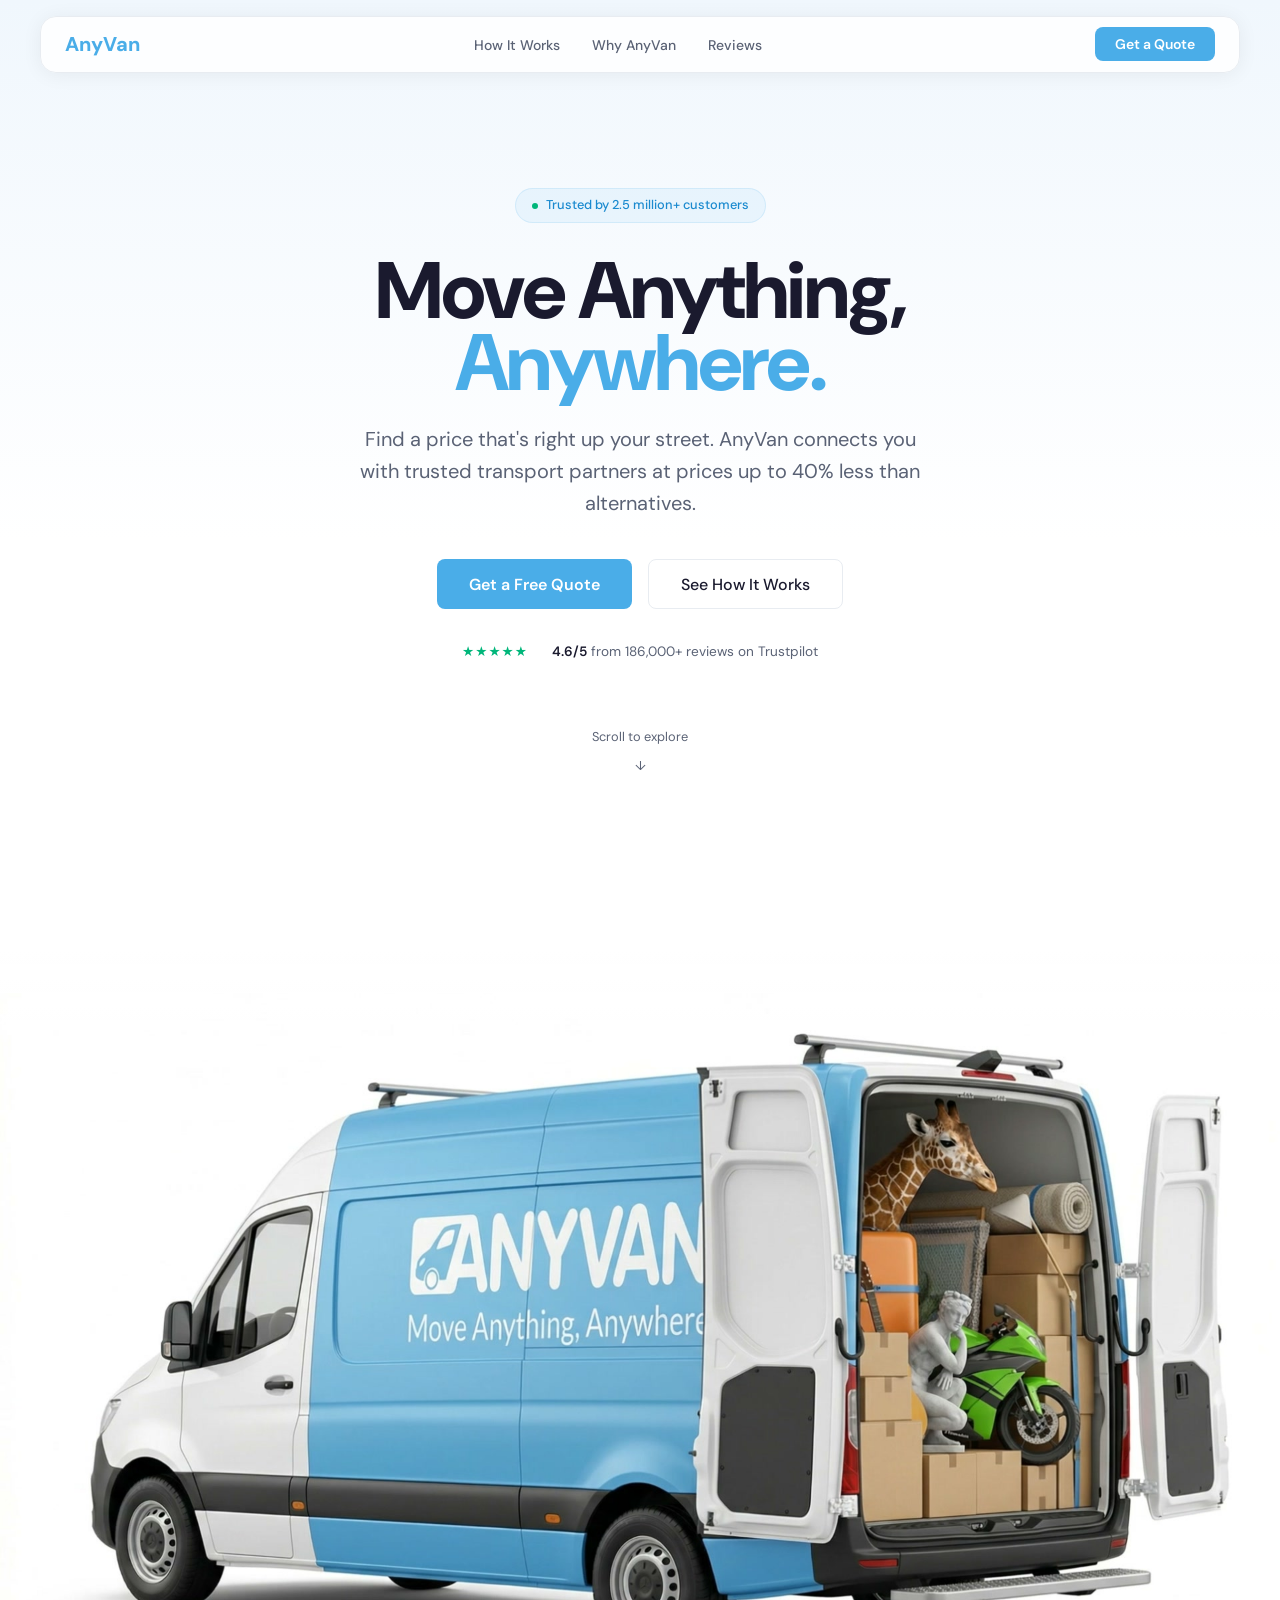
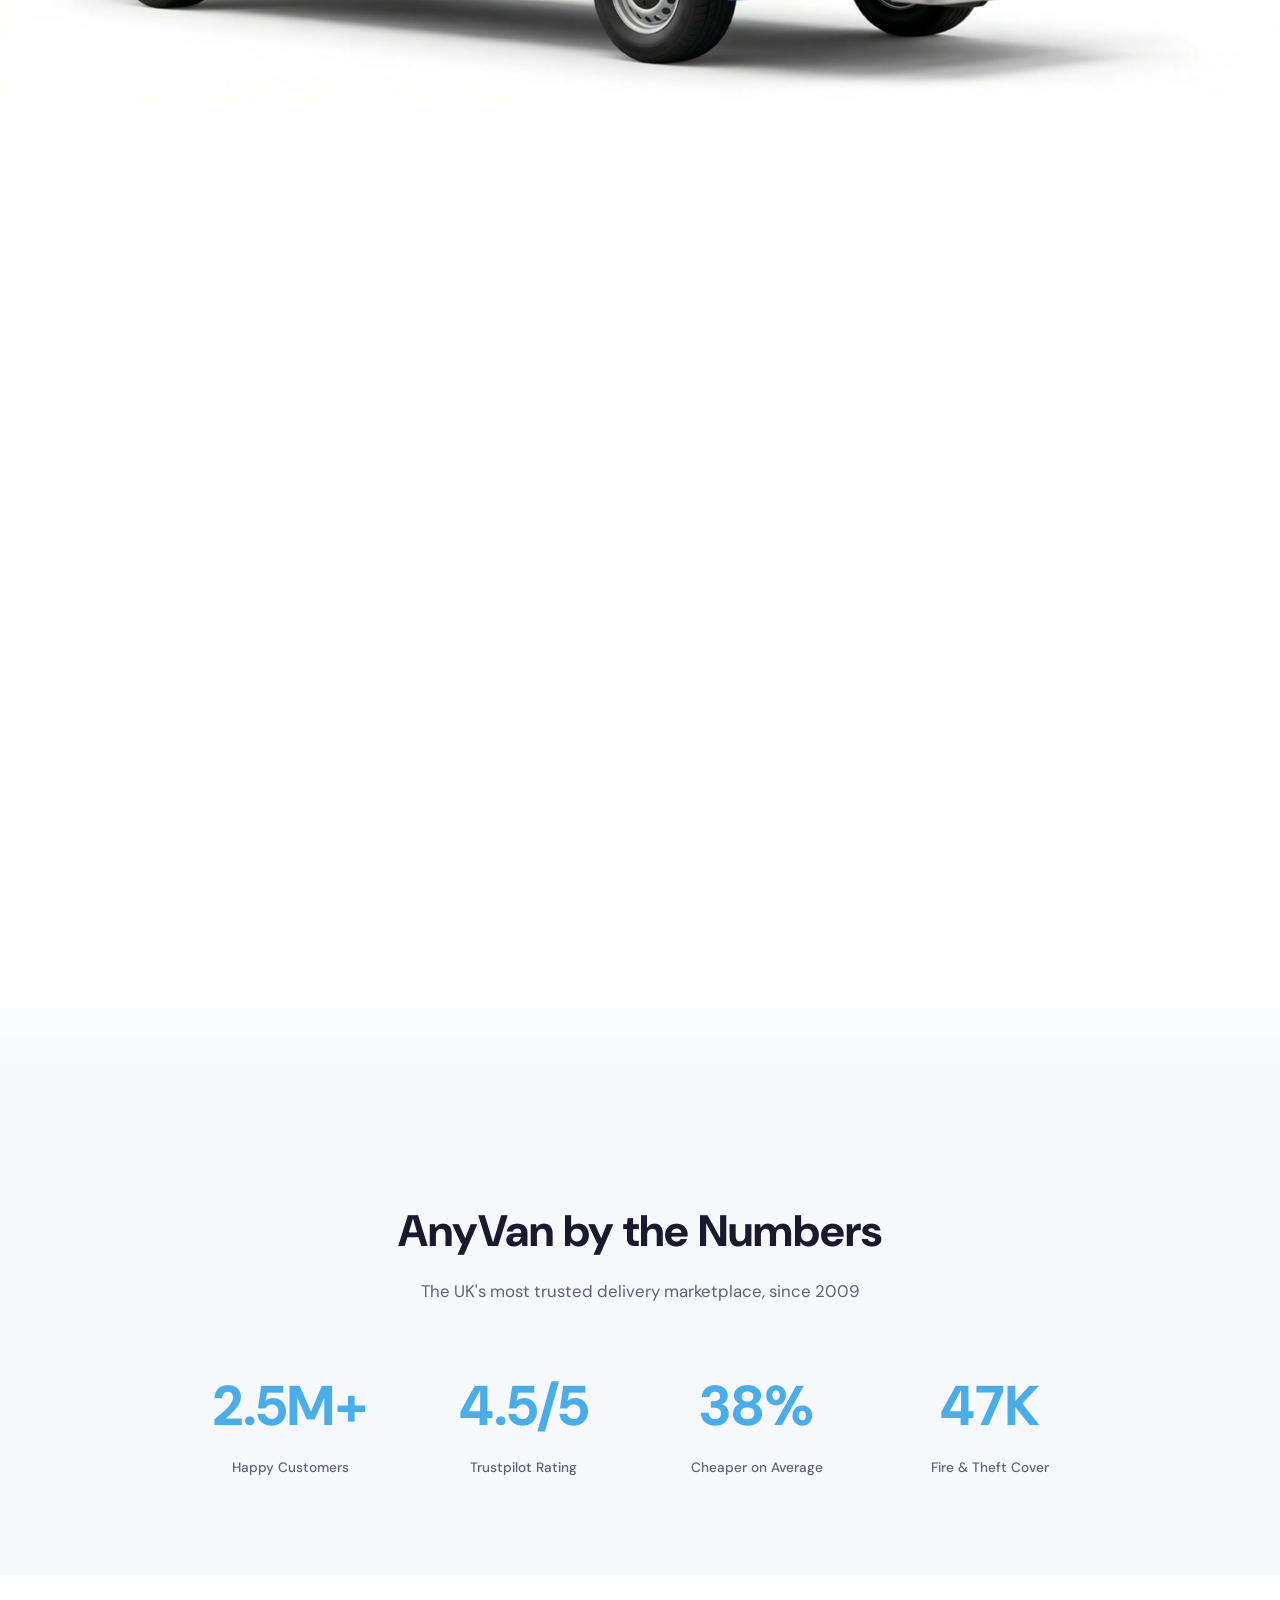
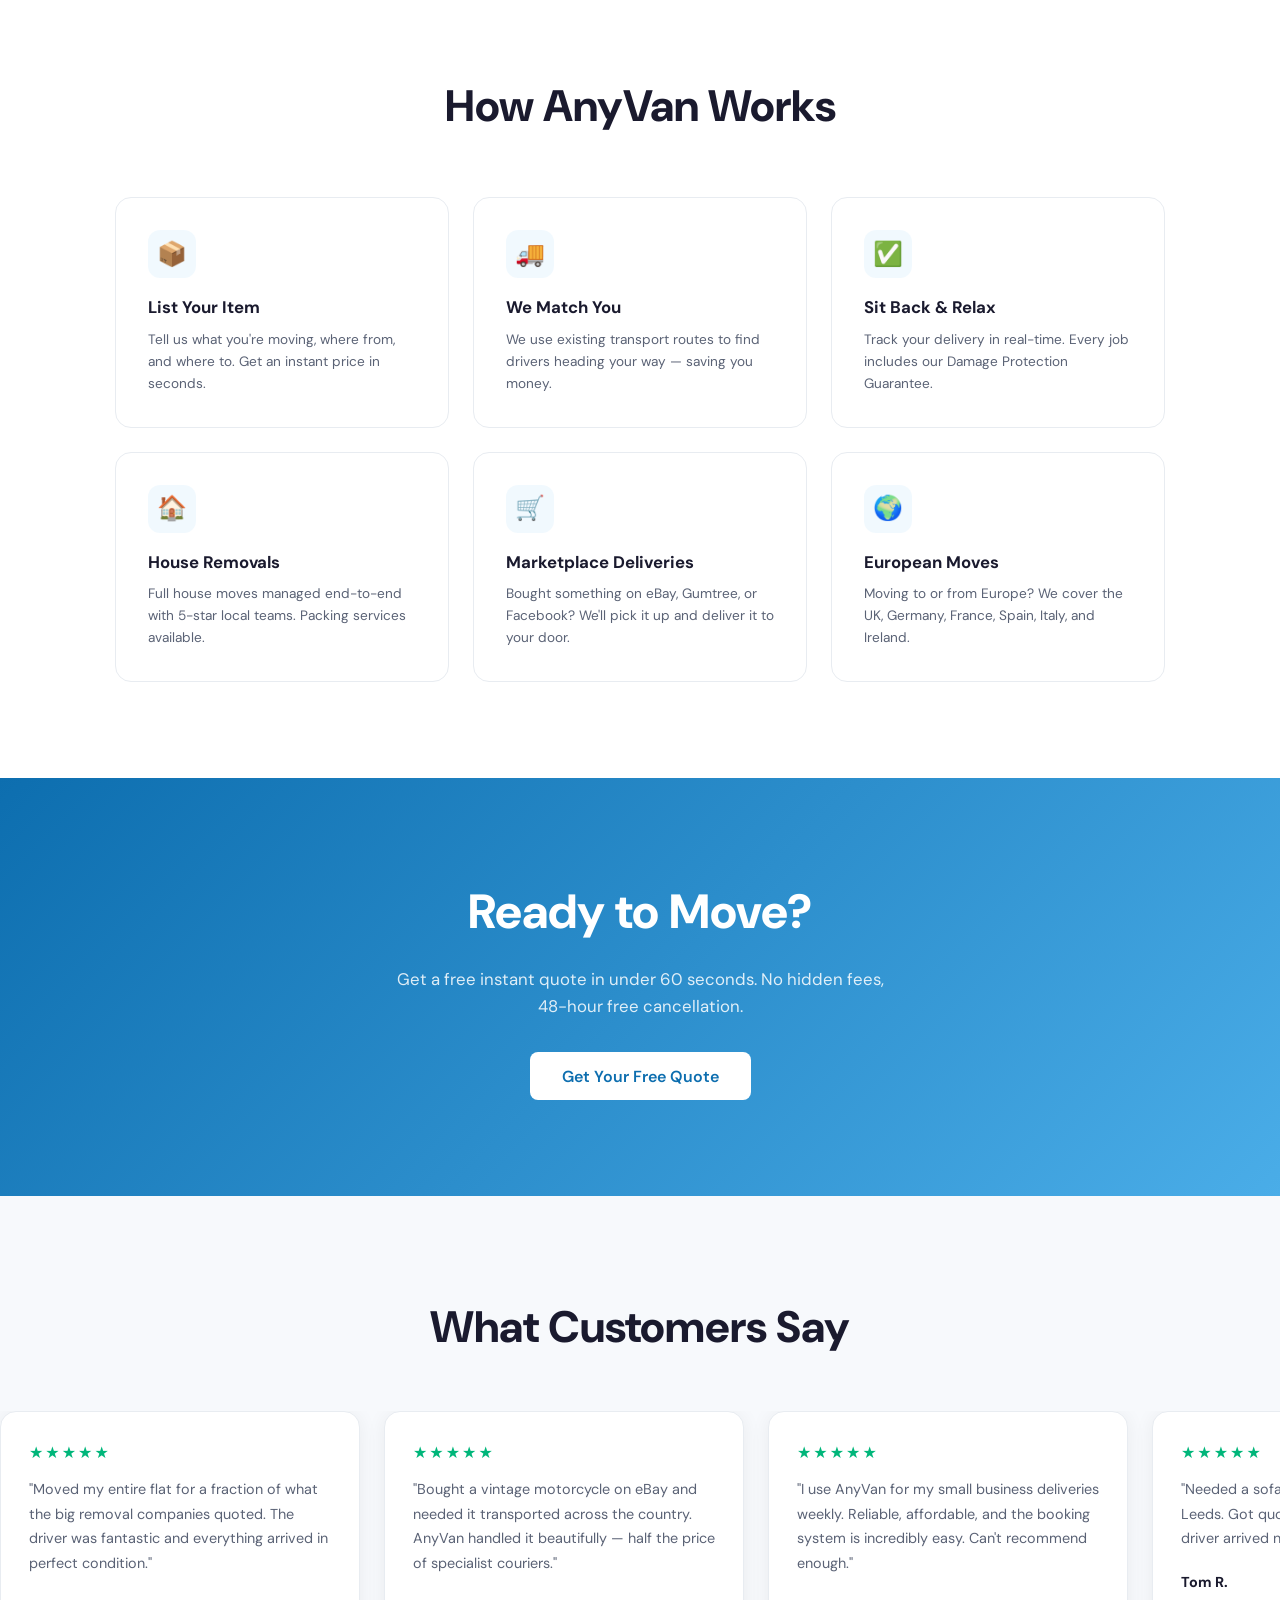
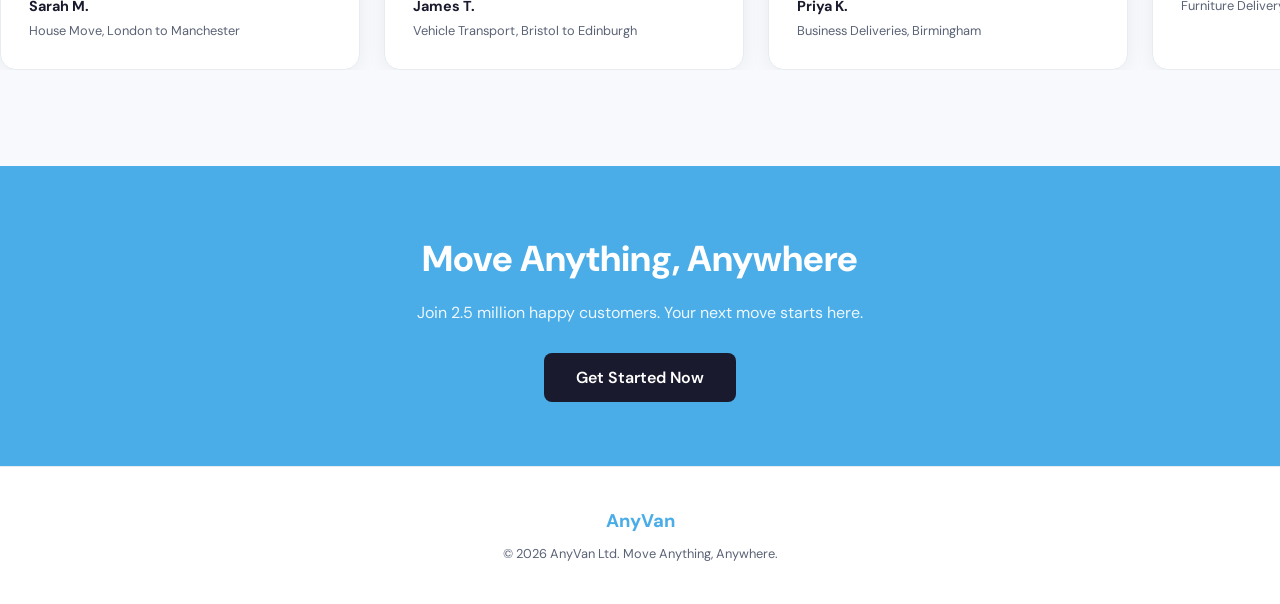
==== index.html @ eb11f4e1 "feat: AnyVan website with scroll animation" ====
<!DOCTYPE html>
<html lang="en">
<head>
<meta charset="UTF-8">
<meta name="viewport" content="width=device-width, initial-scale=1.0">
<title>AnyVan — Move Anything, Anywhere</title>
<link rel="preconnect" href="https://fonts.googleapis.com">
<link href="https://fonts.googleapis.com/css2?family=DM+Sans:wght@400;500;600;700;800&display=swap" rel="stylesheet">
<style>
*,*::before,*::after{margin:0;padding:0;box-sizing:border-box}
:root{
  --blue:#4AADE8;
  --blue-dark:#1B8ACF;
  --blue-deeper:#0D6EAF;
  --green:#00b67a;
  --text:#1a1a2e;
  --text-secondary:#5a6275;
  --card-border:#e8ecf1;
  --shadow:0 2px 20px rgba(0,0,0,0.06);
  --shadow-lg:0 8px 40px rgba(0,0,0,0.08);
}
::selection{background:var(--blue);color:#fff}
body{font-family:'DM Sans',system-ui,-apple-system,sans-serif;background:#fff;color:var(--text);line-height:1.6}

/* LOADER */
#loader{position:fixed;inset:0;z-index:10000;background:#fff;display:flex;flex-direction:column;align-items:center;justify-content:center;transition:opacity .5s,visibility .5s}
#loader.hidden{opacity:0;visibility:hidden;pointer-events:none}
#loader .logo{font-size:1.75rem;font-weight:800;color:var(--blue);margin-bottom:1.5rem}
#loader .bar-track{width:220px;height:3px;background:#e8ecf1;border-radius:2px;overflow:hidden}
#loader .bar-fill{height:100%;width:0%;background:var(--blue);border-radius:2px;transition:width .1s}
#loader .pct{font-size:.75rem;color:var(--text-secondary);margin-top:.75rem;font-variant-numeric:tabular-nums}

/* SCROLL PROGRESS */
#scroll-progress{position:fixed;top:0;left:0;height:3px;z-index:9999;background:var(--blue);width:0%}

/* NAVBAR */
.navbar{position:fixed;top:1rem;left:50%;transform:translateX(-50%);z-index:9000;width:calc(100% - 2rem);max-width:1200px;padding:.65rem 1.5rem;display:flex;align-items:center;justify-content:space-between;background:rgba(255,255,255,0.85);backdrop-filter:blur(20px);-webkit-backdrop-filter:blur(20px);border:1px solid var(--card-border);border-radius:16px;box-shadow:var(--shadow);transition:max-width .4s,border-radius .4s,padding .4s}
.navbar.pill{max-width:820px;border-radius:50px;padding:.55rem 1.5rem}
.navbar .logo{font-weight:800;font-size:1.25rem;color:var(--blue)}
.navbar .nav-links{display:flex;gap:2rem;list-style:none}
.navbar .nav-links a{color:var(--text-secondary);text-decoration:none;font-size:.875rem;font-weight:500;transition:color .2s}
.navbar .nav-links a:hover{color:var(--text)}
.nav-cta{background:var(--blue);color:#fff;border:none;padding:.5rem 1.25rem;border-radius:8px;font-weight:600;font-size:.875rem;cursor:pointer;font-family:inherit;transition:background .2s}
.nav-cta:hover{background:var(--blue-dark)}

/* HERO */
.hero{position:relative;min-height:100vh;display:flex;flex-direction:column;align-items:center;justify-content:center;text-align:center;padding:8rem 2rem 4rem;background:linear-gradient(180deg,#f0f7fd 0%,#fff 60%,#fff 100%)}
.hero-badge{display:inline-flex;align-items:center;gap:.5rem;padding:.4rem 1rem;border-radius:50px;background:rgba(74,173,232,0.08);border:1px solid rgba(74,173,232,0.15);font-size:.8rem;color:var(--blue-dark);margin-bottom:2rem;font-weight:500}
.hero-badge .dot{width:6px;height:6px;background:var(--green);border-radius:50%;animation:pulse 2s infinite}
@keyframes pulse{0%,100%{opacity:1}50%{opacity:.3}}
.hero h1{font-size:clamp(2.5rem,7vw,5rem);font-weight:800;letter-spacing:-0.03em;line-height:0.9;margin-bottom:1.5rem;color:var(--text)}
.hero h1 span{color:var(--blue)}
.hero p{font-size:clamp(1rem,2vw,1.25rem);color:var(--text-secondary);max-width:560px;margin-bottom:2.5rem}
.hero-buttons{display:flex;gap:1rem;flex-wrap:wrap;justify-content:center}
.btn-primary{background:var(--blue);color:#fff;border:none;padding:.85rem 2rem;border-radius:8px;font-weight:600;font-size:1rem;cursor:pointer;font-family:inherit;transition:background .2s,transform .2s}
.btn-primary:hover{background:var(--blue-dark);transform:translateY(-1px)}
.btn-secondary{background:#fff;color:var(--text);border:1px solid var(--card-border);padding:.85rem 2rem;border-radius:8px;font-weight:500;font-size:1rem;cursor:pointer;font-family:inherit;transition:border-color .3s}
.btn-secondary:hover{border-color:var(--blue)}
.scroll-hint{margin-top:4rem;display:flex;flex-direction:column;align-items:center;color:var(--text-secondary);font-size:.8rem;gap:.5rem;animation:float 3s ease-in-out infinite}
@keyframes float{0%,100%{transform:translateY(0)}50%{transform:translateY(8px)}}
.trust-bar{display:flex;align-items:center;gap:1.5rem;margin-top:2rem;font-size:.85rem;color:var(--text-secondary)}
.trust-bar .stars{color:var(--green);letter-spacing:1px}
.trust-bar strong{color:var(--text);font-weight:600}

/* SCROLL ANIMATION */
.scroll-section{position:relative;height:200vh}
.scroll-section canvas{position:sticky;top:0;width:100vw;height:100vh;display:block}
.section-fade{height:120px;position:relative;z-index:1;pointer-events:none}
.section-fade.top{background:linear-gradient(to bottom,#fff,#fff 30%,transparent);margin-bottom:-120px}
.section-fade.bottom{background:linear-gradient(to top,#f7f9fc,#f7f9fc 30%,transparent);margin-top:-120px}

/* SPECS */
.specs{padding:6rem 2rem;text-align:center;background:#f7f9fc}
.specs h2{font-size:clamp(1.75rem,4vw,2.75rem);font-weight:800;margin-bottom:.75rem}
.specs .subtitle{color:var(--text-secondary);font-size:1.05rem;margin-bottom:3.5rem}
.specs-grid{display:grid;grid-template-columns:repeat(4,1fr);gap:2rem;max-width:900px;margin:0 auto}
.spec-item .number{font-size:clamp(2.25rem,5vw,3.5rem);font-weight:800;color:var(--blue)}
.spec-item .label{color:var(--text-secondary);font-size:.85rem;margin-top:.4rem;font-weight:500}

/* FEATURES */
.features{padding:6rem 2rem;background:#fff}
.features h2{font-size:clamp(1.75rem,4vw,2.75rem);font-weight:800;text-align:center;margin-bottom:3.5rem}
.features-grid{display:grid;grid-template-columns:repeat(3,1fr);gap:1.5rem;max-width:1050px;margin:0 auto}
.feature-card{background:#fff;border:1px solid var(--card-border);border-radius:16px;padding:2rem;transition:box-shadow .3s,transform .3s}
.feature-card:hover{box-shadow:var(--shadow-lg);transform:translateY(-4px)}
.feature-card .icon{width:48px;height:48px;border-radius:12px;background:rgba(74,173,232,0.08);display:flex;align-items:center;justify-content:center;font-size:1.5rem;margin-bottom:1rem}
.feature-card h3{font-size:1.05rem;font-weight:700;margin-bottom:.5rem}
.feature-card p{font-size:.85rem;color:var(--text-secondary);line-height:1.6}

/* CTA */
.cta-section{padding:6rem 2rem;text-align:center;background:linear-gradient(135deg,#0D6EAF,#4AADE8);color:#fff}
.cta-section h2{font-size:clamp(1.75rem,5vw,3rem);font-weight:800;margin-bottom:1rem;color:#fff}
.cta-section p{color:rgba(255,255,255,0.85);font-size:1.05rem;margin-bottom:2rem;max-width:500px;margin-left:auto;margin-right:auto}
.btn-white{background:#fff;color:var(--blue-deeper);border:none;padding:.85rem 2rem;border-radius:8px;font-weight:600;font-size:1rem;cursor:pointer;font-family:inherit;transition:transform .2s}
.btn-white:hover{transform:translateY(-1px)}

/* TESTIMONIALS */
.testimonials{padding:6rem 0;overflow:hidden;background:#f7f9fc}
.testimonials h2{font-size:clamp(1.75rem,4vw,2.75rem);font-weight:800;text-align:center;margin-bottom:3rem;padding:0 2rem}
.testimonial-track{display:flex;gap:1.5rem;padding:0 2rem;overflow-x:auto;scroll-snap-type:x mandatory;scrollbar-width:none;cursor:grab}
.testimonial-track::-webkit-scrollbar{display:none}
.testimonial-card{flex:0 0 360px;scroll-snap-align:start;background:#fff;border:1px solid var(--card-border);border-radius:16px;padding:1.75rem;box-shadow:var(--shadow)}
.testimonial-card .stars{color:var(--green);font-size:1rem;margin-bottom:.75rem;letter-spacing:2px}
.testimonial-card .quote{font-size:.9rem;color:var(--text-secondary);margin-bottom:1.25rem;line-height:1.7}
.testimonial-card .author{font-weight:700;font-size:.9rem}
.testimonial-card .role{font-size:.8rem;color:var(--text-secondary);margin-top:.15rem}

/* BANNER + FOOTER */
.bottom-banner{background:var(--blue);color:#fff;padding:4rem 2rem;text-align:center}
.bottom-banner h2{font-size:clamp(1.5rem,4vw,2.25rem);font-weight:800;margin-bottom:.75rem;color:#fff}
.bottom-banner p{font-size:1rem;opacity:.9;margin-bottom:1.75rem;max-width:480px;margin-left:auto;margin-right:auto}
.btn-dark{background:#1a1a2e;color:#fff;border:none;padding:.85rem 2rem;border-radius:8px;font-weight:600;font-size:1rem;cursor:pointer;font-family:inherit;transition:transform .2s}
.btn-dark:hover{transform:translateY(-2px)}
.footer{padding:2.5rem 2rem;text-align:center;border-top:1px solid var(--card-border);background:#fff}
.footer .logo{font-weight:800;font-size:1.15rem;color:var(--blue);margin-bottom:.5rem}
.footer p{font-size:.8rem;color:var(--text-secondary)}

/* MOBILE */
@media(max-width:1024px){.specs-grid{grid-template-columns:repeat(2,1fr)}.features-grid{grid-template-columns:repeat(2,1fr)}.scroll-section{height:180vh}}
@media(max-width:768px){
  .navbar .nav-links{display:none}
  .features-grid{grid-template-columns:1fr}
  .scroll-section{height:160vh}
  .testimonial-card{flex:0 0 300px}
  .trust-bar{flex-direction:column;gap:.5rem}
}
@media(max-width:480px){.specs-grid{grid-template-columns:repeat(2,1fr);gap:1.5rem}.hero h1{font-size:2.2rem}}
</style>
</head>
<body>

<!-- LOADER -->
<div id="loader">
  <div class="logo">AnyVan</div>
  <div class="bar-track"><div class="bar-fill" id="loader-fill"></div></div>
  <div class="pct" id="loader-pct">0%</div>
</div>

<!-- SCROLL PROGRESS -->
<div id="scroll-progress"></div>

<!-- NAVBAR -->
<nav class="navbar" id="navbar">
  <div class="logo">AnyVan</div>
  <ul class="nav-links">
    <li><a href="#features">How It Works</a></li>
    <li><a href="#specs">Why AnyVan</a></li>
    <li><a href="#testimonials">Reviews</a></li>
  </ul>
  <button class="nav-cta">Get a Quote</button>
</nav>

<!-- HERO -->
<section class="hero">
  <div class="hero-badge"><span class="dot"></span> Trusted by 2.5 million+ customers</div>
  <h1>Move Anything,<br><span>Anywhere.</span></h1>
  <p>Find a price that's right up your street. AnyVan connects you with trusted transport partners at prices up to 40% less than alternatives.</p>
  <div class="hero-buttons">
    <button class="btn-primary">Get a Free Quote</button>
    <button class="btn-secondary">See How It Works</button>
  </div>
  <div class="trust-bar">
    <span class="stars">&#9733;&#9733;&#9733;&#9733;&#9733;</span>
    <span><strong>4.6/5</strong> from 186,000+ reviews on Trustpilot</span>
  </div>
  <div class="scroll-hint">
    <span>Scroll to explore</span>
    <span class="arrow">&#x2193;</span>
  </div>
</section>

<!-- SCROLL ANIMATION -->
<div class="section-fade top"></div>
<section class="scroll-section" id="scroll-section">
  <canvas id="frame-canvas"></canvas>
</section>
<div class="section-fade bottom"></div>

<!-- SPECS -->
<section class="specs" id="specs">
  <h2>AnyVan by the Numbers</h2>
  <p class="subtitle">The UK's most trusted delivery marketplace, since 2009</p>
  <div class="specs-grid">
    <div class="spec-item"><div class="number" data-target="2.5" data-suffix="M+">0</div><div class="label">Happy Customers</div></div>
    <div class="spec-item"><div class="number" data-target="4.6" data-suffix="/5">0</div><div class="label">Trustpilot Rating</div></div>
    <div class="spec-item"><div class="number" data-target="40" data-suffix="%">0</div><div class="label">Cheaper on Average</div></div>
    <div class="spec-item"><div class="number" data-target="50" data-suffix="K">0</div><div class="label">Fire & Theft Cover</div></div>
  </div>
</section>

<!-- FEATURES -->
<section class="features" id="features">
  <h2>How AnyVan Works</h2>
  <div class="features-grid">
    <div class="feature-card"><div class="icon">&#128230;</div><h3>List Your Item</h3><p>Tell us what you're moving, where from, and where to. Get an instant price in seconds.</p></div>
    <div class="feature-card"><div class="icon">&#128666;</div><h3>We Match You</h3><p>We use existing transport routes to find drivers heading your way — saving you money.</p></div>
    <div class="feature-card"><div class="icon">&#9989;</div><h3>Sit Back & Relax</h3><p>Track your delivery in real-time. Every job includes our Damage Protection Guarantee.</p></div>
    <div class="feature-card"><div class="icon">&#127968;</div><h3>House Removals</h3><p>Full house moves managed end-to-end with 5-star local teams. Packing services available.</p></div>
    <div class="feature-card"><div class="icon">&#128722;</div><h3>Marketplace Deliveries</h3><p>Bought something on eBay, Gumtree, or Facebook? We'll pick it up and deliver it to your door.</p></div>
    <div class="feature-card"><div class="icon">&#127757;</div><h3>European Moves</h3><p>Moving to or from Europe? We cover the UK, Germany, France, Spain, Italy, and Ireland.</p></div>
  </div>
</section>

<!-- CTA -->
<section class="cta-section">
  <h2>Ready to Move?</h2>
  <p>Get a free instant quote in under 60 seconds. No hidden fees, 48-hour free cancellation.</p>
  <button class="btn-white">Get Your Free Quote</button>
</section>

<!-- TESTIMONIALS -->
<section class="testimonials" id="testimonials">
  <h2>What Customers Say</h2>
  <div class="testimonial-track" id="testimonial-track">
    <div class="testimonial-card"><div class="stars">&#9733;&#9733;&#9733;&#9733;&#9733;</div><div class="quote">"Moved my entire flat for a fraction of what the big removal companies quoted. The driver was fantastic and everything arrived in perfect condition."</div><div class="author">Sarah M.</div><div class="role">House Move, London to Manchester</div></div>
    <div class="testimonial-card"><div class="stars">&#9733;&#9733;&#9733;&#9733;&#9733;</div><div class="quote">"Bought a vintage motorcycle on eBay and needed it transported across the country. AnyVan handled it beautifully — half the price of specialist couriers."</div><div class="author">James T.</div><div class="role">Vehicle Transport, Bristol to Edinburgh</div></div>
    <div class="testimonial-card"><div class="stars">&#9733;&#9733;&#9733;&#9733;&#9733;</div><div class="quote">"I use AnyVan for my small business deliveries weekly. Reliable, affordable, and the booking system is incredibly easy. Can't recommend enough."</div><div class="author">Priya K.</div><div class="role">Business Deliveries, Birmingham</div></div>
    <div class="testimonial-card"><div class="stars">&#9733;&#9733;&#9733;&#9733;&#9733;</div><div class="quote">"Needed a sofa delivered from a seller in Leeds. Got quotes within minutes and the driver arrived next day. Absolute lifesaver!"</div><div class="author">Tom R.</div><div class="role">Furniture Delivery, Leeds to London</div></div>
    <div class="testimonial-card"><div class="stars">&#9733;&#9733;&#9733;&#9733;&#9733;</div><div class="quote">"Moved from London to Paris with AnyVan. They handled all the logistics and customs. Stress-free international move at an amazing price."</div><div class="author">Emma L.</div><div class="role">International Move, London to Paris</div></div>
  </div>
</section>

<!-- BANNER + FOOTER -->
<div class="bottom-banner">
  <h2>Move Anything, Anywhere</h2>
  <p>Join 2.5 million happy customers. Your next move starts here.</p>
  <button class="btn-dark">Get Started Now</button>
</div>
<footer class="footer">
  <div class="logo">AnyVan</div>
  <p>&copy; 2026 AnyVan Ltd. Move Anything, Anywhere.</p>
</footer>

<script>
/* ═══════════════ EXACT SAME JS AS WORKING TEST ═══════════════ */
const TOTAL = 141;
const LERP = 0.3;
const canvas = document.getElementById('frame-canvas');
const ctx = canvas.getContext('2d');
const section = document.getElementById('scroll-section');
const progressBar = document.getElementById('scroll-progress');
const navbar = document.getElementById('navbar');
const loaderEl = document.getElementById('loader');
const loaderFill = document.getElementById('loader-fill');
const loaderPct = document.getElementById('loader-pct');

const frames = [];
let loaded = 0;
let targetFrame = 0;
let currentFrame = 0;
let lastDrawn = -1;
let animRunning = false;

// Canvas setup
function sizeCanvas() {
  const dpr = window.devicePixelRatio || 1;
  canvas.width = window.innerWidth * dpr;
  canvas.height = window.innerHeight * dpr;
  canvas.style.width = window.innerWidth + 'px';
  canvas.style.height = window.innerHeight + 'px';
  ctx.setTransform(dpr, 0, 0, dpr, 0, 0);
  lastDrawn = -1;
}

// Draw frame
function draw(idx) {
  idx = Math.max(0, Math.min(TOTAL - 1, Math.round(idx)));
  if (idx === lastDrawn) return;
  lastDrawn = idx;
  const img = frames[idx];
  if (!img || !img.naturalWidth) return;
  const w = window.innerWidth, h = window.innerHeight;
  ctx.fillStyle = '#fff';
  ctx.fillRect(0, 0, w, h);
  const s = Math.min(w / img.naturalWidth, h / img.naturalHeight);
  const dw = img.naturalWidth * s, dh = img.naturalHeight * s;
  ctx.drawImage(img, (w - dw) / 2, (h - dh) / 2, dw, dh);
}

// Lerp loop
function tick() {
  currentFrame += (targetFrame - currentFrame) * LERP;
  if (Math.abs(currentFrame - targetFrame) < 0.5) currentFrame = targetFrame;
  draw(currentFrame);
  if (Math.abs(currentFrame - targetFrame) > 0.01) {
    requestAnimationFrame(tick);
  } else {
    animRunning = false;
  }
}
function startAnim() { if (!animRunning) { animRunning = true; requestAnimationFrame(tick); } }

// Scroll progress through animation section
function getProgress() {
  const rect = section.getBoundingClientRect();
  return Math.max(0, Math.min(1, -rect.top / (rect.height - window.innerHeight)));
}

// Scroll handler
function onScroll() {
  const docH = document.documentElement.scrollHeight - window.innerHeight;
  if (docH > 0) progressBar.style.width = ((window.scrollY / docH) * 100) + '%';
  navbar.classList.toggle('pill', window.scrollY > 100);

  const progress = getProgress();
  targetFrame = progress * (TOTAL - 1);
  startAnim();
}

// Preload frames
for (let i = 0; i < TOTAL; i++) {
  const img = new Image();
  img.onload = () => {
    loaded++;
    loaderFill.style.width = Math.round((loaded / TOTAL) * 100) + '%';
    loaderPct.textContent = Math.round((loaded / TOTAL) * 100) + '%';
    if (loaded === TOTAL) {
      loaderEl.classList.add('hidden');
      sizeCanvas();
      draw(0);
      onScroll();
    }
  };
  img.onerror = () => { loaded++; if (loaded === TOTAL) { loaderEl.classList.add('hidden'); sizeCanvas(); draw(0); } };
  img.src = 'frames/frame_' + String(i + 1).padStart(4, '0') + '.jpg';
  frames[i] = img;
}

window.addEventListener('scroll', onScroll, { passive: true });
window.addEventListener('resize', () => { sizeCanvas(); lastDrawn = -1; draw(currentFrame); });

// Specs count-up
function easeOut(t) { return t === 1 ? 1 : 1 - Math.pow(2, -10 * t); }
let specsDone = false;
new IntersectionObserver(e => {
  if (e[0].isIntersecting && !specsDone) {
    specsDone = true;
    document.querySelectorAll('.spec-item .number').forEach((el, i) => {
      const t = parseFloat(el.dataset.target), sf = el.dataset.suffix || '', dec = t % 1 !== 0;
      setTimeout(() => {
        const s = performance.now();
        (function tk(n) { const p = Math.min((n - s) / 2000, 1); el.textContent = (dec ? (t * easeOut(p)).toFixed(1) : Math.floor(t * easeOut(p)).toLocaleString()) + sf; if (p < 1) requestAnimationFrame(tk); })(performance.now());
      }, i * 200);
    });
  }
}, { threshold: 0.3 }).observe(document.querySelector('.specs'));

// Testimonial drag
const track = document.getElementById('testimonial-track');
let dr = false, sx, sl;
track.addEventListener('mousedown', e => { dr = true; sx = e.pageX - track.offsetLeft; sl = track.scrollLeft; track.style.cursor = 'grabbing'; });
track.addEventListener('mouseleave', () => { dr = false; track.style.cursor = 'grab'; });
track.addEventListener('mouseup', () => { dr = false; track.style.cursor = 'grab'; });
track.addEventListener('mousemove', e => { if (!dr) return; e.preventDefault(); track.scrollLeft = sl - (e.pageX - track.offsetLeft - sx); });
</script>
</body>
</html>
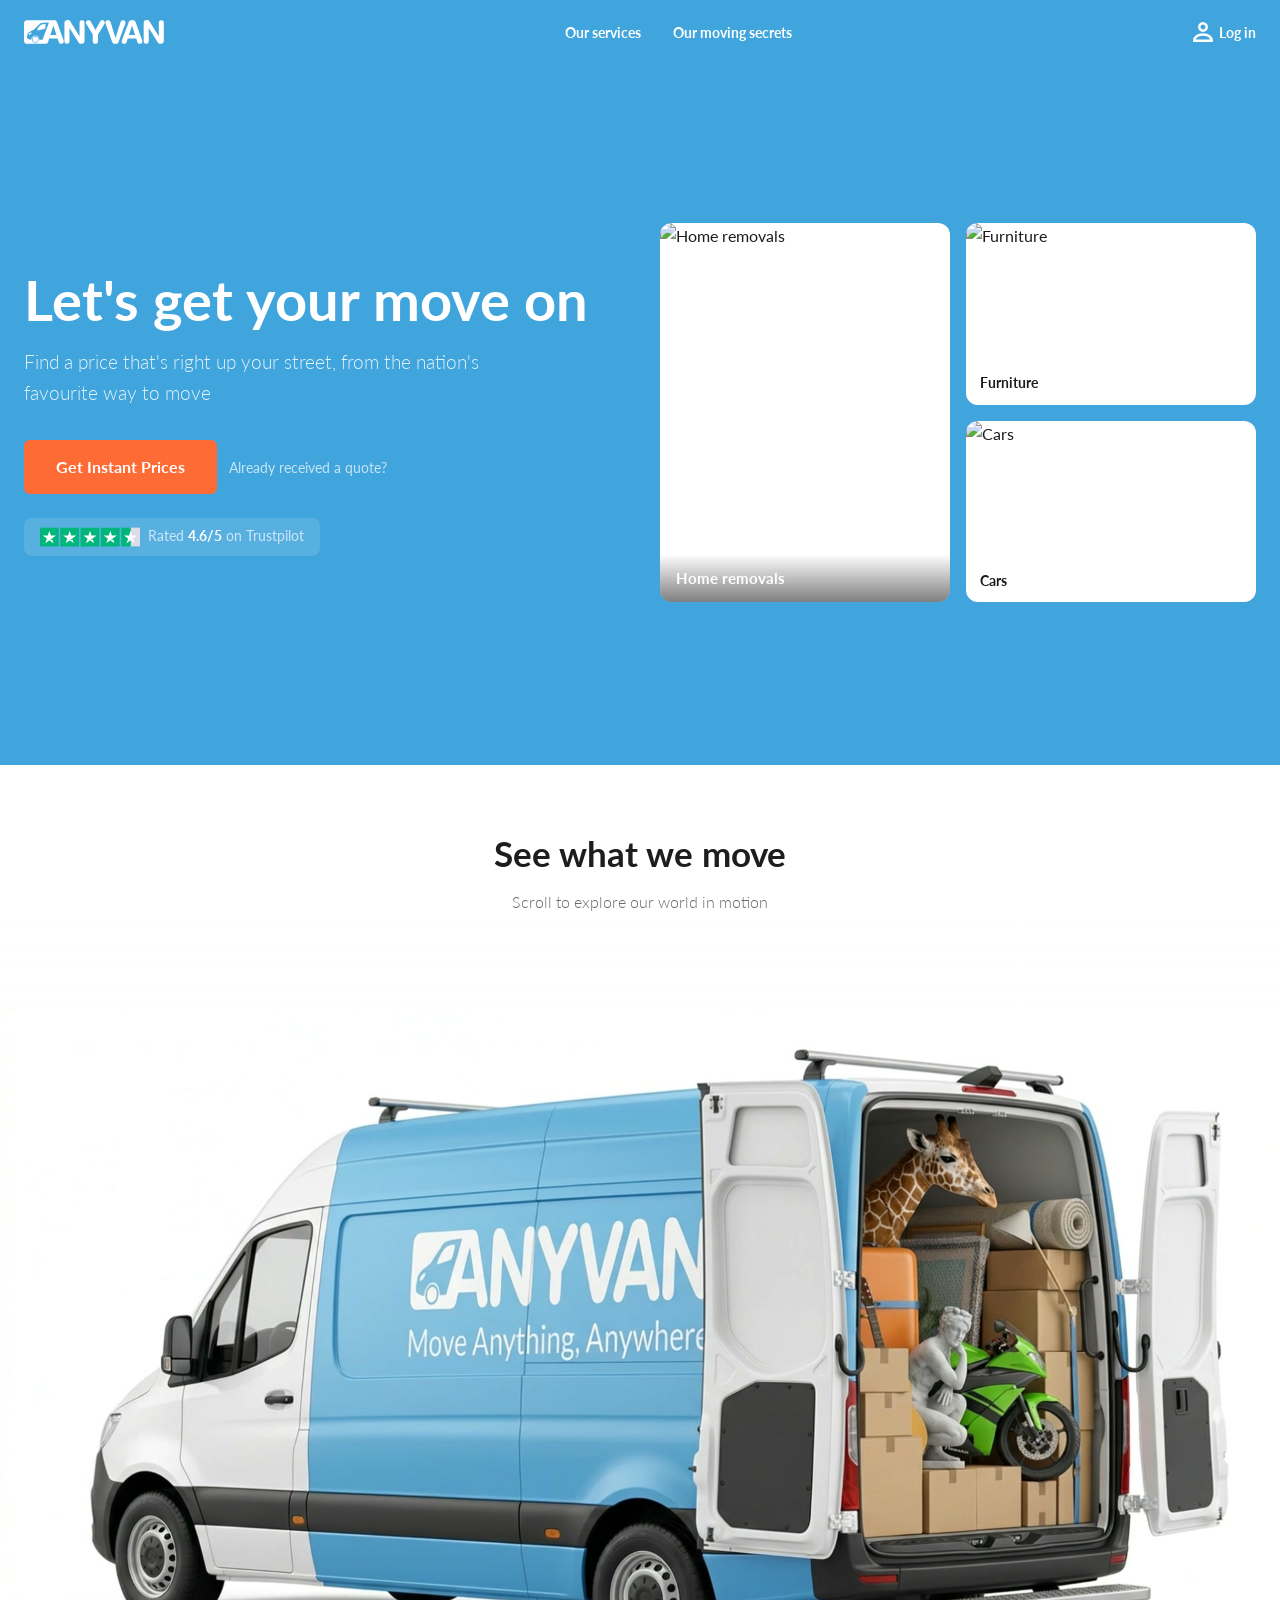
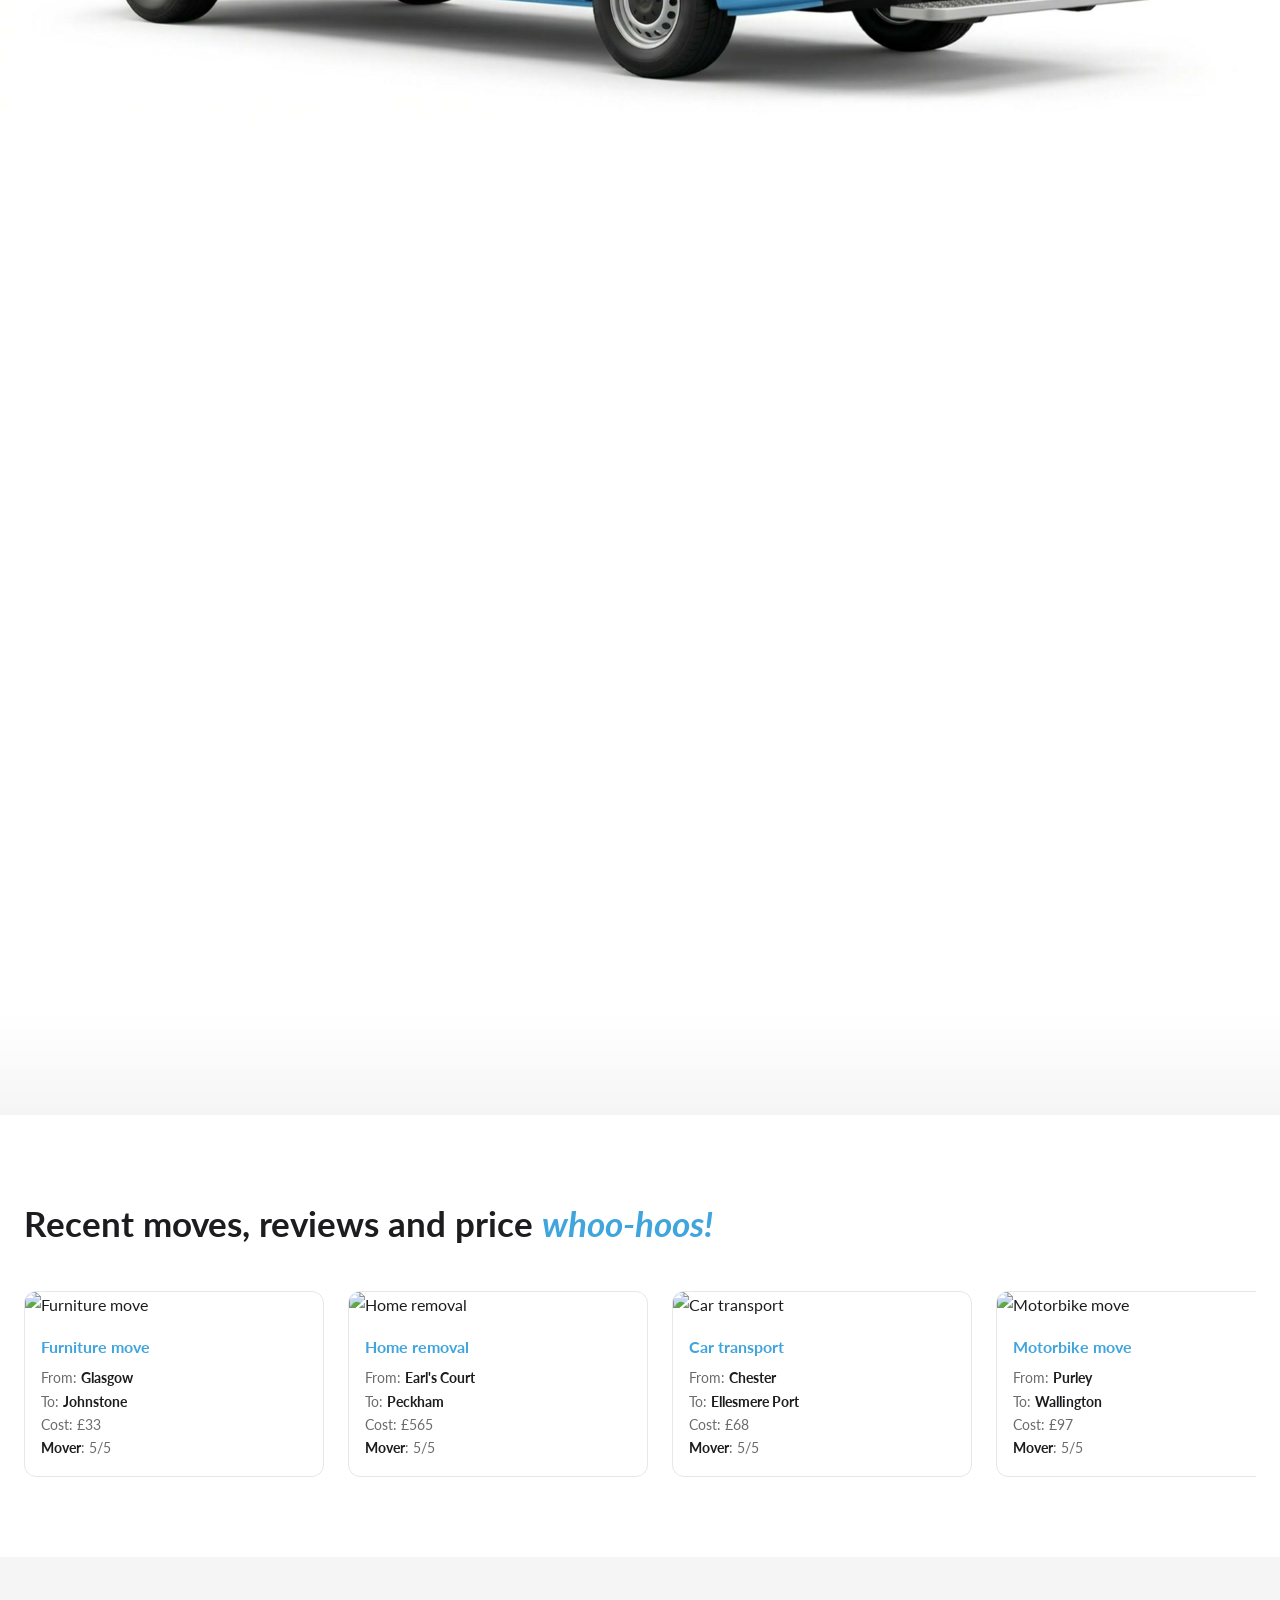
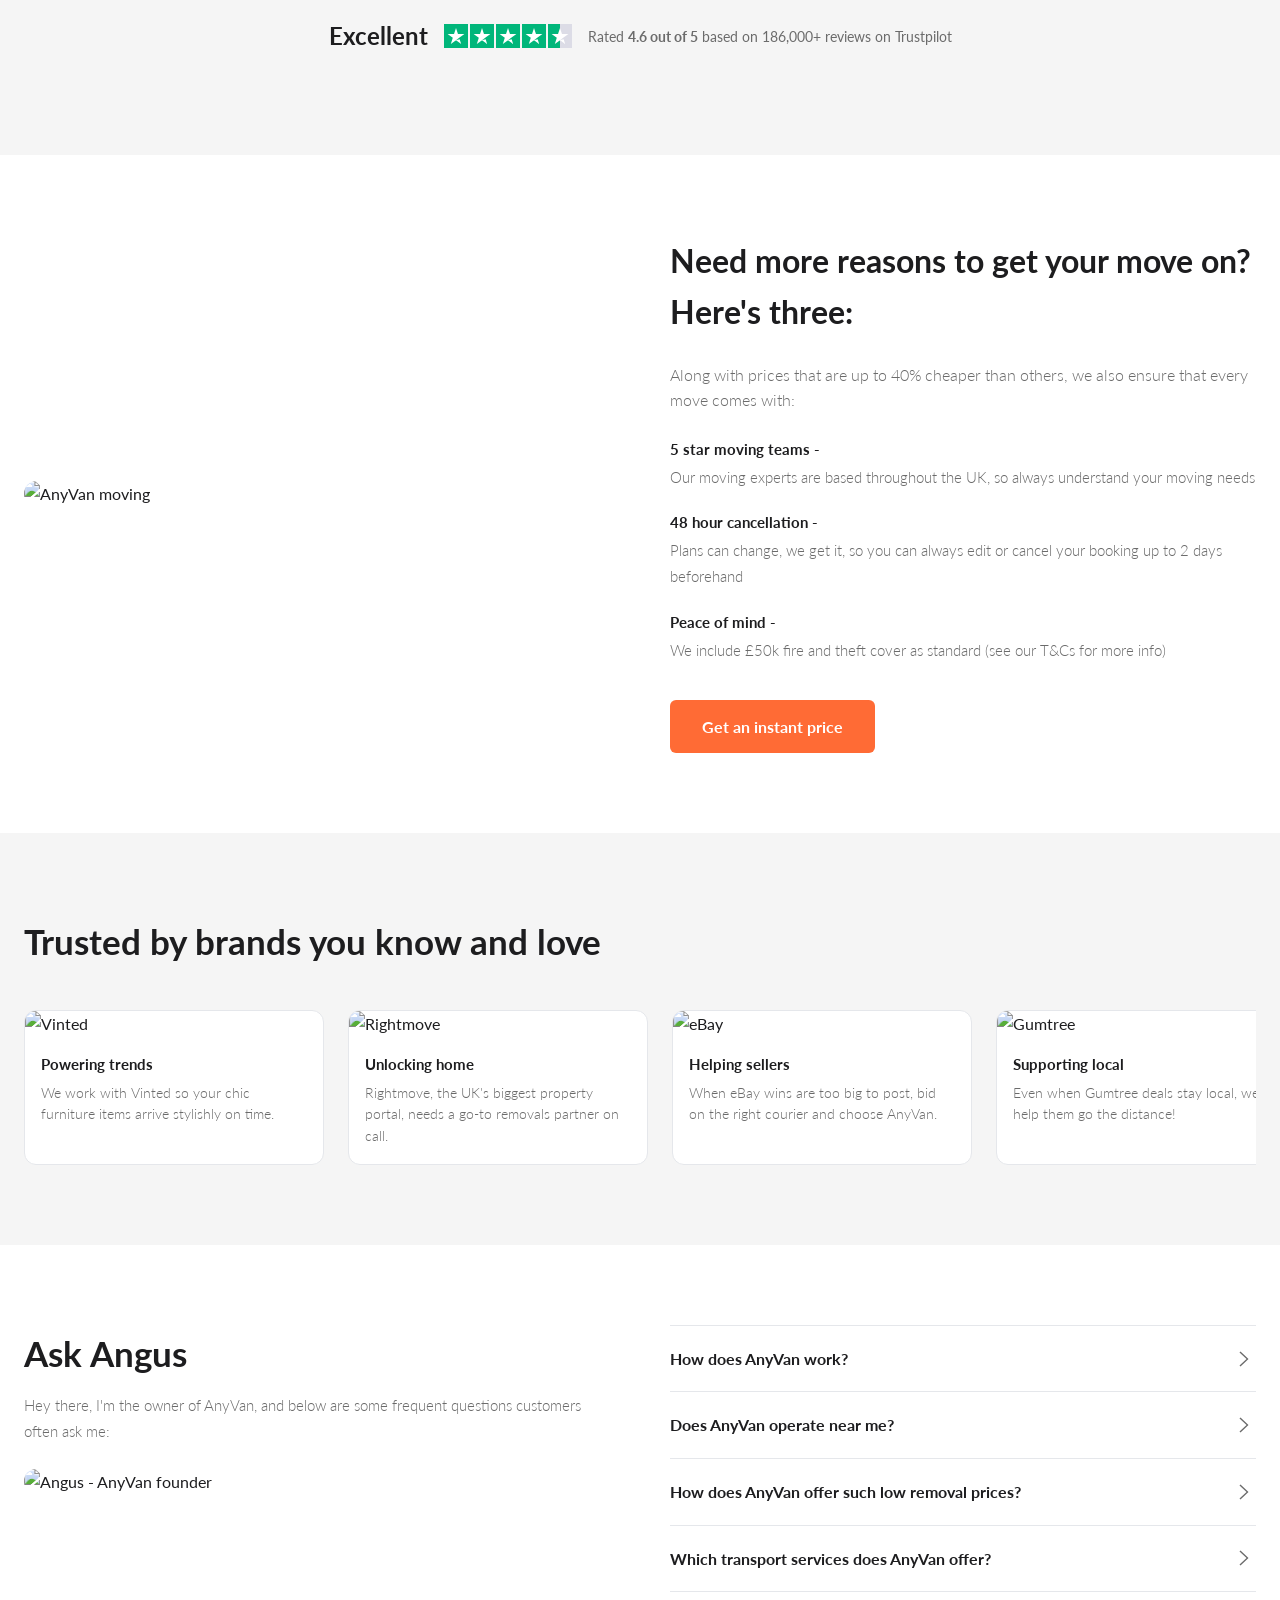
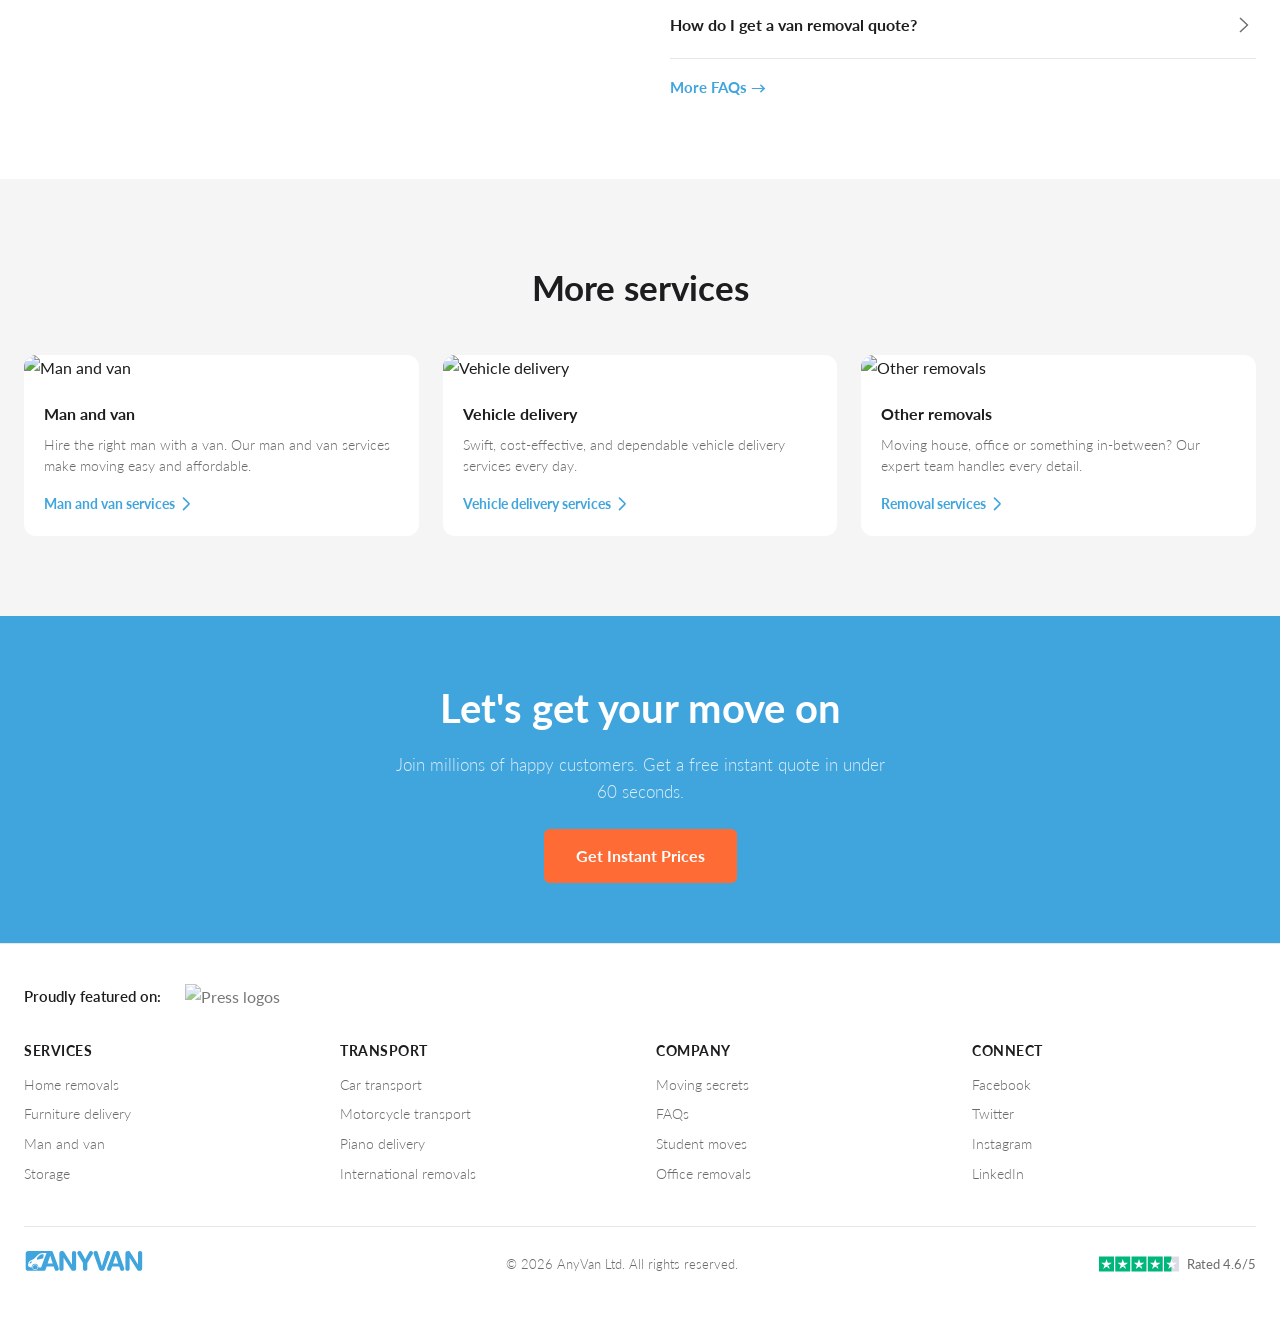
==== commit 46b3bd52: "feat: major redesign — new branding, SEO meta, orange CTAs, Lato font, UI overhaul" ====
--- a/index.html
+++ b/index.html
@@ -3,135 +3,230 @@
 <head>
 <meta charset="UTF-8">
 <meta name="viewport" content="width=device-width, initial-scale=1.0">
-<title>AnyVan — Move Anything, Anywhere</title>
+<title>Move Anything Anywhere | AnyVan - FREE Delivery Quotes</title>
+<meta name="description" content="Save up to 75% on Delivery, Removals and Courier Services. The UK's most trusted delivery marketplace since 2009.">
 <link rel="preconnect" href="https://fonts.googleapis.com">
-<link href="https://fonts.googleapis.com/css2?family=DM+Sans:wght@400;500;600;700;800&display=swap" rel="stylesheet">
+<link rel="preconnect" href="https://fonts.gstatic.com" crossorigin>
+<link href="https://fonts.googleapis.com/css2?family=Lato:wght@300;400;700&display=swap" rel="stylesheet">
+<link rel="icon" type="image/x-icon" href="https://www.anyvan.com/content-static/favicon.ico">
 <style>
 *,*::before,*::after{margin:0;padding:0;box-sizing:border-box}
 :root{
-  --blue:#4AADE8;
-  --blue-dark:#1B8ACF;
-  --blue-deeper:#0D6EAF;
+  --blue-primary:#41a5dd;
+  --blue-dark:#2e8bc0;
+  --blue-deeper:#1b6fa0;
+  --cta-primary:#ff6b35;
+  --cta-hover:#e85a2a;
   --green:#00b67a;
-  --text:#1a1a2e;
-  --text-secondary:#5a6275;
-  --card-border:#e8ecf1;
-  --shadow:0 2px 20px rgba(0,0,0,0.06);
-  --shadow-lg:0 8px 40px rgba(0,0,0,0.08);
-}
-::selection{background:var(--blue);color:#fff}
-body{font-family:'DM Sans',system-ui,-apple-system,sans-serif;background:#fff;color:var(--text);line-height:1.6}
-
-/* LOADER */
-#loader{position:fixed;inset:0;z-index:10000;background:#fff;display:flex;flex-direction:column;align-items:center;justify-content:center;transition:opacity .5s,visibility .5s}
+  --bg:#f5f5f5;
+  --text:#1d1d1f;
+  --text-secondary:#6b6b6b;
+  --card-border:#e5e7eb;
+  --radius:12px;
+}
+::selection{background:var(--blue-primary);color:#fff}
+html{scroll-behavior:smooth}
+body{font-family:'Lato',system-ui,-apple-system,sans-serif;background:#fff;color:var(--text);line-height:1.6;overflow-x:hidden}
+a{text-decoration:none;color:inherit}
+
+/* ─── LOADER ─── */
+#loader{position:fixed;inset:0;z-index:10000;background:var(--blue-primary);display:flex;flex-direction:column;align-items:center;justify-content:center;transition:opacity .6s,visibility .6s}
 #loader.hidden{opacity:0;visibility:hidden;pointer-events:none}
-#loader .logo{font-size:1.75rem;font-weight:800;color:var(--blue);margin-bottom:1.5rem}
-#loader .bar-track{width:220px;height:3px;background:#e8ecf1;border-radius:2px;overflow:hidden}
-#loader .bar-fill{height:100%;width:0%;background:var(--blue);border-radius:2px;transition:width .1s}
-#loader .pct{font-size:.75rem;color:var(--text-secondary);margin-top:.75rem;font-variant-numeric:tabular-nums}
-
-/* SCROLL PROGRESS */
-#scroll-progress{position:fixed;top:0;left:0;height:3px;z-index:9999;background:var(--blue);width:0%}
-
-/* NAVBAR */
-.navbar{position:fixed;top:1rem;left:50%;transform:translateX(-50%);z-index:9000;width:calc(100% - 2rem);max-width:1200px;padding:.65rem 1.5rem;display:flex;align-items:center;justify-content:space-between;background:rgba(255,255,255,0.85);backdrop-filter:blur(20px);-webkit-backdrop-filter:blur(20px);border:1px solid var(--card-border);border-radius:16px;box-shadow:var(--shadow);transition:max-width .4s,border-radius .4s,padding .4s}
-.navbar.pill{max-width:820px;border-radius:50px;padding:.55rem 1.5rem}
-.navbar .logo{font-weight:800;font-size:1.25rem;color:var(--blue)}
-.navbar .nav-links{display:flex;gap:2rem;list-style:none}
-.navbar .nav-links a{color:var(--text-secondary);text-decoration:none;font-size:.875rem;font-weight:500;transition:color .2s}
-.navbar .nav-links a:hover{color:var(--text)}
-.nav-cta{background:var(--blue);color:#fff;border:none;padding:.5rem 1.25rem;border-radius:8px;font-weight:600;font-size:.875rem;cursor:pointer;font-family:inherit;transition:background .2s}
-.nav-cta:hover{background:var(--blue-dark)}
-
-/* HERO */
-.hero{position:relative;min-height:100vh;display:flex;flex-direction:column;align-items:center;justify-content:center;text-align:center;padding:8rem 2rem 4rem;background:linear-gradient(180deg,#f0f7fd 0%,#fff 60%,#fff 100%)}
-.hero-badge{display:inline-flex;align-items:center;gap:.5rem;padding:.4rem 1rem;border-radius:50px;background:rgba(74,173,232,0.08);border:1px solid rgba(74,173,232,0.15);font-size:.8rem;color:var(--blue-dark);margin-bottom:2rem;font-weight:500}
-.hero-badge .dot{width:6px;height:6px;background:var(--green);border-radius:50%;animation:pulse 2s infinite}
-@keyframes pulse{0%,100%{opacity:1}50%{opacity:.3}}
-.hero h1{font-size:clamp(2.5rem,7vw,5rem);font-weight:800;letter-spacing:-0.03em;line-height:0.9;margin-bottom:1.5rem;color:var(--text)}
-.hero h1 span{color:var(--blue)}
-.hero p{font-size:clamp(1rem,2vw,1.25rem);color:var(--text-secondary);max-width:560px;margin-bottom:2.5rem}
-.hero-buttons{display:flex;gap:1rem;flex-wrap:wrap;justify-content:center}
-.btn-primary{background:var(--blue);color:#fff;border:none;padding:.85rem 2rem;border-radius:8px;font-weight:600;font-size:1rem;cursor:pointer;font-family:inherit;transition:background .2s,transform .2s}
-.btn-primary:hover{background:var(--blue-dark);transform:translateY(-1px)}
-.btn-secondary{background:#fff;color:var(--text);border:1px solid var(--card-border);padding:.85rem 2rem;border-radius:8px;font-weight:500;font-size:1rem;cursor:pointer;font-family:inherit;transition:border-color .3s}
-.btn-secondary:hover{border-color:var(--blue)}
-.scroll-hint{margin-top:4rem;display:flex;flex-direction:column;align-items:center;color:var(--text-secondary);font-size:.8rem;gap:.5rem;animation:float 3s ease-in-out infinite}
-@keyframes float{0%,100%{transform:translateY(0)}50%{transform:translateY(8px)}}
-.trust-bar{display:flex;align-items:center;gap:1.5rem;margin-top:2rem;font-size:.85rem;color:var(--text-secondary)}
-.trust-bar .stars{color:var(--green);letter-spacing:1px}
-.trust-bar strong{color:var(--text);font-weight:600}
-
-/* SCROLL ANIMATION */
+#loader .logo-loader svg{width:160px;height:28px}
+#loader .bar-track{width:200px;height:3px;background:rgba(255,255,255,0.3);border-radius:2px;overflow:hidden;margin-top:2rem}
+#loader .bar-fill{height:100%;width:0%;background:#fff;border-radius:2px;transition:width .15s}
+#loader .pct{font-size:.8rem;color:rgba(255,255,255,0.7);margin-top:.75rem;font-variant-numeric:tabular-nums;font-weight:300}
+
+/* ─── HEADER / NAV ─── */
+.nav-header{position:fixed;top:0;left:0;right:0;z-index:9000;background:var(--blue-primary);height:65px;display:flex;align-items:center;justify-content:center;transition:box-shadow .3s}
+.nav-header.scrolled{box-shadow:0 2px 20px rgba(0,0,0,0.15)}
+.nav-inner{width:100%;max-width:1320px;padding:0 24px;display:flex;align-items:center;justify-content:space-between}
+.nav-logo svg{width:140px;height:24px;display:block}
+.nav-links{display:flex;align-items:center;gap:0}
+.nav-links a{color:#fff;font-weight:700;font-size:.9rem;padding:8px 16px;border-radius:6px;transition:background .2s}
+.nav-links a:hover{background:rgba(255,255,255,0.15)}
+.nav-right{display:flex;align-items:center;gap:16px}
+.nav-right .login-link{color:#fff;font-weight:700;font-size:.9rem;display:flex;align-items:center;gap:6px}
+.nav-right .login-link svg{width:20px;height:20px}
+.nav-burger{display:none;background:none;border:none;cursor:pointer;padding:4px}
+.nav-burger svg{width:24px;height:24px;fill:#fff}
+
+/* ─── HERO ─── */
+.hero{background:var(--blue-primary);padding:120px 24px 60px;min-height:85vh;display:flex;align-items:center;justify-content:center}
+.hero-inner{max-width:1320px;width:100%;display:grid;grid-template-columns:1fr 1fr;gap:40px;align-items:center}
+.hero-content h1{font-size:clamp(2.2rem,5vw,3.5rem);font-weight:700;color:#fff;line-height:1.1;margin-bottom:16px}
+.hero-content h1 span{white-space:nowrap}
+.hero-content p{font-size:clamp(1rem,2vw,1.2rem);color:rgba(255,255,255,0.85);font-weight:300;margin-bottom:32px;max-width:480px}
+.hero-ctas{display:flex;gap:12px;flex-wrap:wrap;align-items:center}
+.btn-cta{display:inline-flex;align-items:center;justify-content:center;background:var(--cta-primary);color:#fff;border:none;padding:14px 32px;border-radius:6px;font-weight:700;font-size:1rem;cursor:pointer;font-family:inherit;transition:background .2s,transform .15s}
+.btn-cta:hover{background:var(--cta-hover);transform:translateY(-1px)}
+.quote-link{color:rgba(255,255,255,0.7);font-size:.9rem;font-weight:400;cursor:pointer;transition:color .2s}
+.quote-link:hover{color:#fff}
+.trustpilot-hero{display:flex;align-items:center;gap:8px;margin-top:24px;background:rgba(255,255,255,0.12);padding:8px 16px;border-radius:8px;width:fit-content}
+.trustpilot-hero img{height:20px}
+.trustpilot-hero span{color:rgba(255,255,255,0.7);font-size:.85rem}
+
+/* Hero Cards */
+.hero-cards{display:grid;grid-template-columns:1fr 1fr;grid-template-rows:auto auto;gap:16px}
+.hero-card{background:#fff;border-radius:var(--radius);overflow:hidden;text-decoration:none;transition:transform .3s,box-shadow .3s;cursor:pointer;position:relative}
+.hero-card:hover{transform:translateY(-4px);box-shadow:0 12px 40px rgba(0,0,0,0.15)}
+.hero-card.large{grid-row:span 2}
+.hero-card img{width:100%;height:100%;object-fit:cover;display:block}
+.hero-card .card-label{position:absolute;bottom:0;left:0;right:0;padding:12px 16px;background:linear-gradient(transparent,rgba(0,0,0,0.5));color:#fff;font-weight:700;font-size:.95rem}
+.hero-card.small img{height:140px;object-fit:cover}
+.hero-card.small .card-label{background:none;position:relative;color:var(--text);padding:10px 14px;font-size:.85rem}
+
+/* ─── SCROLL ANIMATION SECTION ─── */
+.scroll-intro{text-align:center;padding:60px 24px 0;background:#fff}
+.scroll-intro h2{font-size:clamp(1.5rem,3.5vw,2.2rem);font-weight:700;margin-bottom:8px}
+.scroll-intro p{color:var(--text-secondary);font-size:1rem;font-weight:300}
+.section-fade{height:100px;position:relative;z-index:1;pointer-events:none}
+.section-fade.top{background:linear-gradient(to bottom,#fff,transparent);margin-bottom:-100px}
+.section-fade.bottom{background:linear-gradient(to top,var(--bg),transparent);margin-top:-100px}
 .scroll-section{position:relative;height:200vh}
 .scroll-section canvas{position:sticky;top:0;width:100vw;height:100vh;display:block}
-.section-fade{height:120px;position:relative;z-index:1;pointer-events:none}
-.section-fade.top{background:linear-gradient(to bottom,#fff,#fff 30%,transparent);margin-bottom:-120px}
-.section-fade.bottom{background:linear-gradient(to top,#f7f9fc,#f7f9fc 30%,transparent);margin-top:-120px}
-
-/* SPECS */
-.specs{padding:6rem 2rem;text-align:center;background:#f7f9fc}
-.specs h2{font-size:clamp(1.75rem,4vw,2.75rem);font-weight:800;margin-bottom:.75rem}
-.specs .subtitle{color:var(--text-secondary);font-size:1.05rem;margin-bottom:3.5rem}
-.specs-grid{display:grid;grid-template-columns:repeat(4,1fr);gap:2rem;max-width:900px;margin:0 auto}
-.spec-item .number{font-size:clamp(2.25rem,5vw,3.5rem);font-weight:800;color:var(--blue)}
-.spec-item .label{color:var(--text-secondary);font-size:.85rem;margin-top:.4rem;font-weight:500}
-
-/* FEATURES */
-.features{padding:6rem 2rem;background:#fff}
-.features h2{font-size:clamp(1.75rem,4vw,2.75rem);font-weight:800;text-align:center;margin-bottom:3.5rem}
-.features-grid{display:grid;grid-template-columns:repeat(3,1fr);gap:1.5rem;max-width:1050px;margin:0 auto}
-.feature-card{background:#fff;border:1px solid var(--card-border);border-radius:16px;padding:2rem;transition:box-shadow .3s,transform .3s}
-.feature-card:hover{box-shadow:var(--shadow-lg);transform:translateY(-4px)}
-.feature-card .icon{width:48px;height:48px;border-radius:12px;background:rgba(74,173,232,0.08);display:flex;align-items:center;justify-content:center;font-size:1.5rem;margin-bottom:1rem}
-.feature-card h3{font-size:1.05rem;font-weight:700;margin-bottom:.5rem}
-.feature-card p{font-size:.85rem;color:var(--text-secondary);line-height:1.6}
-
-/* CTA */
-.cta-section{padding:6rem 2rem;text-align:center;background:linear-gradient(135deg,#0D6EAF,#4AADE8);color:#fff}
-.cta-section h2{font-size:clamp(1.75rem,5vw,3rem);font-weight:800;margin-bottom:1rem;color:#fff}
-.cta-section p{color:rgba(255,255,255,0.85);font-size:1.05rem;margin-bottom:2rem;max-width:500px;margin-left:auto;margin-right:auto}
-.btn-white{background:#fff;color:var(--blue-deeper);border:none;padding:.85rem 2rem;border-radius:8px;font-weight:600;font-size:1rem;cursor:pointer;font-family:inherit;transition:transform .2s}
-.btn-white:hover{transform:translateY(-1px)}
-
-/* TESTIMONIALS */
-.testimonials{padding:6rem 0;overflow:hidden;background:#f7f9fc}
-.testimonials h2{font-size:clamp(1.75rem,4vw,2.75rem);font-weight:800;text-align:center;margin-bottom:3rem;padding:0 2rem}
-.testimonial-track{display:flex;gap:1.5rem;padding:0 2rem;overflow-x:auto;scroll-snap-type:x mandatory;scrollbar-width:none;cursor:grab}
-.testimonial-track::-webkit-scrollbar{display:none}
-.testimonial-card{flex:0 0 360px;scroll-snap-align:start;background:#fff;border:1px solid var(--card-border);border-radius:16px;padding:1.75rem;box-shadow:var(--shadow)}
-.testimonial-card .stars{color:var(--green);font-size:1rem;margin-bottom:.75rem;letter-spacing:2px}
-.testimonial-card .quote{font-size:.9rem;color:var(--text-secondary);margin-bottom:1.25rem;line-height:1.7}
-.testimonial-card .author{font-weight:700;font-size:.9rem}
-.testimonial-card .role{font-size:.8rem;color:var(--text-secondary);margin-top:.15rem}
-
-/* BANNER + FOOTER */
-.bottom-banner{background:var(--blue);color:#fff;padding:4rem 2rem;text-align:center}
-.bottom-banner h2{font-size:clamp(1.5rem,4vw,2.25rem);font-weight:800;margin-bottom:.75rem;color:#fff}
-.bottom-banner p{font-size:1rem;opacity:.9;margin-bottom:1.75rem;max-width:480px;margin-left:auto;margin-right:auto}
-.btn-dark{background:#1a1a2e;color:#fff;border:none;padding:.85rem 2rem;border-radius:8px;font-weight:600;font-size:1rem;cursor:pointer;font-family:inherit;transition:transform .2s}
-.btn-dark:hover{transform:translateY(-2px)}
-.footer{padding:2.5rem 2rem;text-align:center;border-top:1px solid var(--card-border);background:#fff}
-.footer .logo{font-weight:800;font-size:1.15rem;color:var(--blue);margin-bottom:.5rem}
-.footer p{font-size:.8rem;color:var(--text-secondary)}
-
-/* MOBILE */
-@media(max-width:1024px){.specs-grid{grid-template-columns:repeat(2,1fr)}.features-grid{grid-template-columns:repeat(2,1fr)}.scroll-section{height:180vh}}
+
+/* ─── RECENT MOVES ─── */
+.recent-moves{padding:80px 24px;background:#fff}
+.recent-moves .section-header{max-width:1320px;margin:0 auto 40px}
+.recent-moves h2{font-size:clamp(1.5rem,3.5vw,2.2rem);font-weight:700}
+.recent-moves h2 em{font-style:italic;color:var(--blue-primary)}
+.moves-track{display:flex;gap:24px;overflow-x:auto;scroll-snap-type:x mandatory;scrollbar-width:none;padding:0 24px;max-width:1360px;margin:0 auto;cursor:grab}
+.moves-track::-webkit-scrollbar{display:none}
+.move-card{flex:0 0 300px;scroll-snap-align:start;background:#fff;border:1px solid var(--card-border);border-radius:var(--radius);overflow:hidden;transition:box-shadow .3s}
+.move-card:hover{box-shadow:0 8px 30px rgba(0,0,0,0.08)}
+.move-card img{width:100%;height:200px;object-fit:cover}
+.move-card .move-info{padding:16px}
+.move-card h3{font-size:1rem;font-weight:700;margin-bottom:8px}
+.move-card h3 a{color:var(--blue-primary)}
+.move-card p{font-size:.85rem;color:var(--text-secondary);line-height:1.7}
+.move-card p strong{color:var(--text)}
+
+/* ─── TRUSTPILOT SECTION ─── */
+.trustpilot-section{padding:60px 24px;background:var(--bg)}
+.trustpilot-inner{max-width:1320px;margin:0 auto;text-align:center}
+.trustpilot-rating{display:flex;align-items:center;justify-content:center;gap:16px;flex-wrap:wrap;margin-bottom:40px}
+.trustpilot-rating h3{font-size:1.5rem;font-weight:700}
+.tp-stars{display:flex;gap:4px}
+.tp-star{width:28px;height:28px;background:var(--green);display:flex;align-items:center;justify-content:center;color:#fff;font-size:.9rem}
+.tp-star.half{background:linear-gradient(90deg,var(--green) 50%,#dcdce6 50%)}
+.trustpilot-rating p{font-size:.9rem;color:var(--text-secondary)}
+
+/* ─── REASONS SECTION ─── */
+.reasons{padding:80px 24px;background:#fff}
+.reasons-inner{max-width:1320px;margin:0 auto;display:grid;grid-template-columns:1fr 1fr;gap:60px;align-items:center}
+.reasons-image{border-radius:var(--radius);overflow:hidden}
+.reasons-image img{width:100%;display:block;border-radius:var(--radius)}
+.reasons-content h2{font-size:clamp(1.5rem,3.5vw,2rem);font-weight:700;margin-bottom:24px}
+.reasons-content .reason-item{margin-bottom:20px;font-size:.95rem;line-height:1.7}
+.reasons-content .reason-item strong{display:block;font-weight:700;margin-bottom:2px}
+.reasons-content .reason-item span{color:var(--text-secondary);font-weight:300}
+
+/* ─── PARTNERS ─── */
+.partners{padding:80px 24px;background:var(--bg)}
+.partners .section-header{max-width:1320px;margin:0 auto 40px}
+.partners h2{font-size:clamp(1.5rem,3.5vw,2.2rem);font-weight:700}
+.partners-track{display:flex;gap:24px;overflow-x:auto;scroll-snap-type:x mandatory;scrollbar-width:none;padding:0 24px;max-width:1360px;margin:0 auto;cursor:grab}
+.partners-track::-webkit-scrollbar{display:none}
+.partner-card{flex:0 0 300px;scroll-snap-align:start;background:#fff;border:1px solid var(--card-border);border-radius:var(--radius);overflow:hidden}
+.partner-card img{width:100%;height:200px;object-fit:cover}
+.partner-card .partner-info{padding:16px}
+.partner-card h4{font-size:.95rem;font-weight:700;margin-bottom:6px}
+.partner-card p{font-size:.85rem;color:var(--text-secondary);line-height:1.6;font-weight:300}
+
+/* ─── FAQ SECTION ─── */
+.faq-section{padding:80px 24px;background:#fff}
+.faq-inner{max-width:1320px;margin:0 auto;display:grid;grid-template-columns:1fr 1fr;gap:60px;align-items:start}
+.faq-intro h2{font-size:clamp(1.5rem,3.5vw,2.2rem);font-weight:700;margin-bottom:12px}
+.faq-intro p{font-size:.95rem;color:var(--text-secondary);font-weight:300;margin-bottom:24px;line-height:1.7}
+.faq-intro img{width:100%;max-width:400px;border-radius:var(--radius)}
+.faq-list{display:flex;flex-direction:column;gap:0}
+.faq-item{border-bottom:1px solid var(--card-border)}
+.faq-item:first-child{border-top:1px solid var(--card-border)}
+.faq-question{display:flex;align-items:center;justify-content:space-between;padding:20px 0;cursor:pointer;font-weight:700;font-size:1rem;gap:16px;transition:color .2s}
+.faq-question:hover{color:var(--blue-primary)}
+.faq-question svg{width:24px;height:24px;flex-shrink:0;transition:transform .3s;color:var(--text-secondary)}
+.faq-item.open .faq-question svg{transform:rotate(90deg)}
+.faq-answer{max-height:0;overflow:hidden;transition:max-height .4s ease,padding .4s ease}
+.faq-item.open .faq-answer{max-height:500px}
+.faq-answer p{font-size:.9rem;color:var(--text-secondary);line-height:1.8;font-weight:300;padding-bottom:20px}
+.faq-answer a{color:var(--blue-primary);font-weight:400}
+
+/* ─── MORE SERVICES ─── */
+.more-services{padding:80px 24px;background:var(--bg)}
+.more-services-inner{max-width:1320px;margin:0 auto}
+.more-services h2{font-size:clamp(1.5rem,3.5vw,2.2rem);font-weight:700;text-align:center;margin-bottom:40px}
+.services-grid{display:grid;grid-template-columns:repeat(3,1fr);gap:24px}
+.service-card{background:#fff;border-radius:var(--radius);overflow:hidden;position:relative;transition:transform .3s,box-shadow .3s}
+.service-card:hover{transform:translateY(-4px);box-shadow:0 12px 40px rgba(0,0,0,0.08)}
+.service-card img{width:100%;height:200px;object-fit:cover}
+.service-card .service-info{padding:20px}
+.service-card h3{font-size:1rem;font-weight:700;margin-bottom:8px}
+.service-card p{font-size:.85rem;color:var(--text-secondary);line-height:1.6;font-weight:300;margin-bottom:12px}
+.service-card .service-link{color:var(--blue-primary);font-weight:700;font-size:.9rem;display:inline-flex;align-items:center;gap:4px}
+.service-card .service-link svg{width:14px;height:14px}
+
+/* ─── CTA BANNER ─── */
+.cta-banner{background:var(--blue-primary);padding:60px 24px;text-align:center}
+.cta-banner h2{color:#fff;font-size:clamp(1.5rem,4vw,2.5rem);font-weight:700;margin-bottom:12px}
+.cta-banner p{color:rgba(255,255,255,0.8);font-size:1.05rem;font-weight:300;margin-bottom:24px;max-width:500px;margin-left:auto;margin-right:auto}
+
+/* ─── FOOTER ─── */
+.footer{background:#fff;border-top:1px solid var(--card-border)}
+.footer-inner{max-width:1320px;margin:0 auto;padding:40px 24px}
+.footer-featured{display:flex;align-items:center;gap:24px;margin-bottom:32px;flex-wrap:wrap}
+.footer-featured span{font-size:.95rem;font-weight:600;color:var(--text)}
+.footer-featured img{height:25px;opacity:.6}
+.footer-cols{display:grid;grid-template-columns:repeat(4,1fr);gap:32px;margin-bottom:32px}
+.footer-col h4{font-size:.85rem;font-weight:700;margin-bottom:12px;text-transform:uppercase;letter-spacing:.5px;color:var(--text)}
+.footer-col a{display:block;font-size:.85rem;color:var(--text-secondary);font-weight:300;margin-bottom:8px;transition:color .2s}
+.footer-col a:hover{color:var(--blue-primary)}
+.footer-bottom{border-top:1px solid var(--card-border);padding-top:24px;display:flex;align-items:center;justify-content:space-between;flex-wrap:wrap;gap:16px}
+.footer-bottom .footer-logo svg{width:120px;height:20px}
+.footer-bottom p{font-size:.8rem;color:var(--text-secondary);font-weight:300}
+.footer-bottom .footer-tp{display:flex;align-items:center;gap:8px;font-size:.8rem;color:var(--text-secondary)}
+
+/* ─── SCROLL PROGRESS ─── */
+#scroll-progress{position:fixed;top:65px;left:0;height:3px;z-index:8999;background:var(--cta-primary);width:0%;transition:none}
+
+/* ─── RESPONSIVE ─── */
+@media(max-width:1024px){
+  .hero-inner{grid-template-columns:1fr;text-align:center}
+  .hero-content p{margin-left:auto;margin-right:auto}
+  .hero-ctas{justify-content:center}
+  .trustpilot-hero{margin-left:auto;margin-right:auto}
+  .hero-cards{display:none}
+  .reasons-inner{grid-template-columns:1fr}
+  .reasons-image{order:-1}
+  .faq-inner{grid-template-columns:1fr}
+  .faq-intro img{display:none}
+  .services-grid{grid-template-columns:1fr 1fr}
+  .footer-cols{grid-template-columns:repeat(2,1fr)}
+}
 @media(max-width:768px){
-  .navbar .nav-links{display:none}
-  .features-grid{grid-template-columns:1fr}
-  .scroll-section{height:160vh}
-  .testimonial-card{flex:0 0 300px}
-  .trust-bar{flex-direction:column;gap:.5rem}
-}
-@media(max-width:480px){.specs-grid{grid-template-columns:repeat(2,1fr);gap:1.5rem}.hero h1{font-size:2.2rem}}
+  .nav-links{display:none}
+  .nav-burger{display:block}
+  .nav-right .login-link span{display:none}
+  .hero{padding:100px 24px 50px;min-height:auto}
+  .services-grid{grid-template-columns:1fr}
+  .footer-cols{grid-template-columns:1fr 1fr}
+  .scroll-section{height:180vh}
+  .move-card{flex:0 0 270px}
+  .partner-card{flex:0 0 270px}
+}
+@media(max-width:480px){
+  .hero-content h1{font-size:2rem}
+  .footer-cols{grid-template-columns:1fr}
+}
 </style>
 </head>
 <body>
 
 <!-- LOADER -->
 <div id="loader">
-  <div class="logo">AnyVan</div>
+  <div class="logo-loader">
+    <svg viewBox="0 0 140 24"><g stroke="none" stroke-width="1" fill-rule="evenodd" fill="white"><path d="M32.9422572,2.03358779 C32.3727034,0.421374046 31.3254593,0.128244275 30.1312336,0.128244275 L28.8818898,0.128244275 C28.7716535,0.128244275 28.6614173,0.128244275 28.5511811,0.146564885 L2.97637795,0.146564885 C1.35958005,0.146564885 0.0367454068,1.46564885 0.0367454068,3.0778626 L0.0367454068,20.9038168 C0.0367454068,22.5160305 1.35958005,23.8351145 2.97637795,23.8351145 L21.4593176,23.8351145 L21.4593176,23.8167939 L21.5144357,23.8167939 C22.7637795,23.8167939 23.480315,23.3954198 23.847769,22.3877863 L25.2257218,18.5770992 L33.6404199,18.5770992 L34.9816273,22.3877863 C35.3674541,23.3954198 36.1942257,23.8167939 37.3333333,23.8167939 C38.6745407,23.8167939 39.7769029,22.8091603 39.7769029,21.5267176 C39.7769029,20.9587786 39.4645669,20.0427481 39.2624672,19.529771 L32.9422572,2.03358779 Z M11.335958,22.8641221 C9.48031496,22.8641221 7.95538058,21.3618321 7.95538058,19.4931298 C7.95538058,17.6427481 9.46194226,16.1221374 11.335958,16.1221374 C13.191601,16.1221374 14.7165354,17.6244275 14.7165354,19.4931298 C14.6981627,21.3618321 13.191601,22.8641221 11.335958,22.8641221 Z M18.4829396,19.7496183 L15.3779528,19.7496183 C15.3779528,19.0900763 15.1023622,15.4259542 11.2440945,15.4259542 C7.38582677,15.4259542 7.22047244,19.7862595 7.22047244,19.7862595 L6.39370079,19.7862595 C6.39370079,19.7862595 3.98687664,18.8152672 3.49081365,18.5587786 C2.99475066,18.2839695 2.93963255,16.9282443 2.93963255,16.9282443 L2.93963255,15.7374046 L3.36220472,15.7374046 L3.36220472,14.5282443 C3.56430446,11.9633588 9.86614173,9.65496183 9.86614173,9.65496183 C9.86614173,9.65496183 15.1574803,4.4519084 15.984252,3.71908397 C17.7664042,2.16183206 24.9868766,2.50992366 24.9868766,2.50992366 L18.4829396,19.7496183 Z M26.3464567,14.9679389 L29.4330709,5.78931298 L29.488189,5.78931298 L32.4461942,14.9679389 L26.3464567,14.9679389 Z"></path><ellipse cx="11.335958" cy="19.4931298" rx="2.75590551" ry="2.7480916"></ellipse><path d="M7.62467192,12.751145 C7.40419948,12.6961832 6.59580052,12.6961832 6.24671916,12.6778626 C6.13648294,12.6778626 6.02624672,12.7145038 5.95275591,12.7877863 C5.78740157,12.9160305 5.53018373,13.1725191 5.29133858,13.4839695 C5.01574803,13.8503817 4.81364829,14.3083969 4.68503937,14.6015267 C4.59317585,14.8396947 4.8503937,14.8580153 4.8503937,14.8580153 L5.45669291,14.9862595 C5.53018373,15.0045802 5.60367454,14.9862595 5.65879265,14.9312977 L7.67979003,13.1725191 C7.66141732,13.1725191 7.95538058,12.8244275 7.62467192,12.751145 Z"></path><path d="M21.2755906,4.04885496 C21,4.04885496 18.4461942,4.32366412 17.9501312,4.41526718 C17.4540682,4.50687023 16.7191601,5.07480916 16.7191601,5.07480916 L13.5774278,8.53740458 L13.5774278,10.3877863 L20.2283465,9.10534351 C20.2283465,9.10534351 21.0918635,8.94045802 21.2204724,7.84122137 C21.3490814,6.74198473 21.6246719,4.39694656 21.6246719,4.39694656 C21.6246719,4.39694656 21.5511811,4.04885496 21.2755906,4.04885496 Z"></path><g><path d="M58.0761155,0.128244275 C56.5144357,0.128244275 55.5590551,0.952671756 55.5590551,2.63816794 L55.5590551,16.1954198 L55.4855643,16.1954198 L46.335958,1.48396947 C45.7664042,0.53129771 44.8110236,0.109923664 43.7270341,0.109923664 C41.503937,0.109923664 40.4383202,1.00763359 40.4383202,3.15114504 L40.4383202,21.2885496 C40.4383202,22.9740458 41.3937008,23.7984733 42.9553806,23.7984733 C44.5170604,23.7984733 45.4724409,22.9740458 45.4724409,21.2885496 L45.4724409,8.11603053 L45.5275591,8.11603053 L54.6036745,22.4061069 C55.2650919,23.4503817 55.816273,23.7984733 57.4698163,23.7984733 C59.6745407,23.7984733 60.5564304,22.6259542 60.5564304,20.5557252 L60.5564304,2.61984733 C60.5931759,0.952671756 59.6377953,0.128244275 58.0761155,0.128244275 Z"></path><path d="M78.2677165,0.128244275 C77.183727,0.128244275 76.6141732,0.512977099 76.007874,1.64885496 L71.488189,10.0030534 L66.9317585,1.64885496 C66.3989501,0.641221374 65.8110236,0.128244275 64.5800525,0.128244275 C63.5695538,0.128244275 61.9343832,0.732824427 61.9343832,2.50992366 C61.9343832,2.98625954 62.1181102,3.46259542 62.3753281,3.88396947 L68.7690289,14.4916031 L68.7690289,21.2335878 C68.7690289,22.7908397 69.7795276,23.8351145 71.3779528,23.8351145 C72.976378,23.8351145 73.9868766,22.7908397 73.9868766,21.2335878 L73.9868766,14.4916031 L80.3805774,3.88396947 C80.6377953,3.46259542 80.8215223,2.98625954 80.8215223,2.50992366 C80.839895,0.732824427 79.2230971,0.128244275 78.2677165,0.128244275 Z"></path><path d="M101.490814,2.45496183 C101.490814,0.714503817 100.149606,0.128244275 98.8451444,0.128244275 C97.6325459,0.128244275 96.8792651,0.861068702 96.4015748,2.41832061 L91.496063,17.9725191 L91.4409449,17.9725191 L86.7191601,2.41832061 C86.2414698,0.861068702 85.4698163,0.128244275 84.0734908,0.128244275 C82.7690289,0.128244275 81.4278215,0.696183206 81.4278215,2.45496183 C81.4278215,2.87633588 81.519685,3.37099237 81.7401575,3.97557252 L88.1706037,22.021374 C88.7034121,23.5053435 89.7322835,23.8351145 91.3490814,23.8351145 C92.9658793,23.8351145 93.9947507,23.5236641 94.5275591,22.021374 L101.160105,3.97557252 C101.39895,3.37099237 101.490814,2.85801527 101.490814,2.45496183 Z"></path><path d="M111.559055,2.03358779 C110.989501,0.421374046 109.942257,0.128244275 108.748031,0.128244275 L107.498688,0.128244275 C106.230971,0.128244275 105.404199,0.549618321 104.944882,1.7221374 L98.183727,19.5480916 C98,20.0610687 97.6692913,20.9770992 97.6692913,21.5450382 C97.6692913,22.9374046 98.6614173,23.8351145 100.094488,23.8351145 C101.343832,23.8351145 102.060367,23.4137405 102.427822,22.4061069 L103.805774,18.5954198 L112.220472,18.5954198 L113.56168,22.4061069 C113.947507,23.4137405 114.774278,23.8351145 115.913386,23.8351145 C117.254593,23.8351145 118.375328,22.8274809 118.375328,21.5450382 C118.375328,20.9770992 118.062992,20.0610687 117.860892,19.5480916 L111.559055,2.03358779 Z M104.963255,14.9679389 L108.049869,5.78931298 L108.104987,5.78931298 L111.062992,14.9679389 L104.963255,14.9679389 Z"></path><path d="M137.317585,0.128244275 C135.755906,0.128244275 134.800525,0.952671756 134.800525,2.63816794 L134.800525,16.1954198 L134.745407,16.1954198 L125.595801,1.48396947 C125.026247,0.53129771 124.070866,0.109923664 122.986877,0.109923664 C120.76378,0.109923664 119.698163,1.00763359 119.698163,3.15114504 L119.698163,21.2885496 C119.698163,22.9740458 120.653543,23.7984733 122.215223,23.7984733 C123.776903,23.7984733 124.732283,22.9740458 124.732283,21.2885496 L124.732283,8.11603053 L124.787402,8.11603053 L133.863517,22.4061069 C134.524934,23.4503817 135.076115,23.7984733 136.729659,23.7984733 C138.934383,23.7984733 139.816273,22.6259542 139.816273,20.5557252 L139.816273,2.61984733 C139.834646,0.952671756 138.879265,0.128244275 137.317585,0.128244275 Z"></path></g></g></svg>
+  </div>
   <div class="bar-track"><div class="bar-fill" id="loader-fill"></div></div>
   <div class="pct" id="loader-pct">0%</div>
 </div>
@@ -139,107 +234,340 @@
 <!-- SCROLL PROGRESS -->
 <div id="scroll-progress"></div>
 
-<!-- NAVBAR -->
-<nav class="navbar" id="navbar">
-  <div class="logo">AnyVan</div>
-  <ul class="nav-links">
-    <li><a href="#features">How It Works</a></li>
-    <li><a href="#specs">Why AnyVan</a></li>
-    <li><a href="#testimonials">Reviews</a></li>
-  </ul>
-  <button class="nav-cta">Get a Quote</button>
-</nav>
+<!-- HEADER -->
+<header class="nav-header" id="nav-header">
+  <div class="nav-inner">
+    <a href="https://www.anyvan.com" class="nav-logo" aria-label="AnyVan Logo">
+      <svg viewBox="0 0 140 24"><g stroke="none" stroke-width="1" fill-rule="evenodd" fill="white"><path d="M32.9422572,2.03358779 C32.3727034,0.421374046 31.3254593,0.128244275 30.1312336,0.128244275 L28.8818898,0.128244275 C28.7716535,0.128244275 28.6614173,0.128244275 28.5511811,0.146564885 L2.97637795,0.146564885 C1.35958005,0.146564885 0.0367454068,1.46564885 0.0367454068,3.0778626 L0.0367454068,20.9038168 C0.0367454068,22.5160305 1.35958005,23.8351145 2.97637795,23.8351145 L21.4593176,23.8351145 L21.4593176,23.8167939 L21.5144357,23.8167939 C22.7637795,23.8167939 23.480315,23.3954198 23.847769,22.3877863 L25.2257218,18.5770992 L33.6404199,18.5770992 L34.9816273,22.3877863 C35.3674541,23.3954198 36.1942257,23.8167939 37.3333333,23.8167939 C38.6745407,23.8167939 39.7769029,22.8091603 39.7769029,21.5267176 C39.7769029,20.9587786 39.4645669,20.0427481 39.2624672,19.529771 L32.9422572,2.03358779 Z M11.335958,22.8641221 C9.48031496,22.8641221 7.95538058,21.3618321 7.95538058,19.4931298 C7.95538058,17.6427481 9.46194226,16.1221374 11.335958,16.1221374 C13.191601,16.1221374 14.7165354,17.6244275 14.7165354,19.4931298 C14.6981627,21.3618321 13.191601,22.8641221 11.335958,22.8641221 Z M18.4829396,19.7496183 L15.3779528,19.7496183 C15.3779528,19.0900763 15.1023622,15.4259542 11.2440945,15.4259542 C7.38582677,15.4259542 7.22047244,19.7862595 7.22047244,19.7862595 L6.39370079,19.7862595 C6.39370079,19.7862595 3.98687664,18.8152672 3.49081365,18.5587786 C2.99475066,18.2839695 2.93963255,16.9282443 2.93963255,16.9282443 L2.93963255,15.7374046 L3.36220472,15.7374046 L3.36220472,14.5282443 C3.56430446,11.9633588 9.86614173,9.65496183 9.86614173,9.65496183 C9.86614173,9.65496183 15.1574803,4.4519084 15.984252,3.71908397 C17.7664042,2.16183206 24.9868766,2.50992366 24.9868766,2.50992366 L18.4829396,19.7496183 Z M26.3464567,14.9679389 L29.4330709,5.78931298 L29.488189,5.78931298 L32.4461942,14.9679389 L26.3464567,14.9679389 Z"></path><ellipse cx="11.335958" cy="19.4931298" rx="2.75590551" ry="2.7480916"></ellipse><path d="M7.62467192,12.751145 C7.40419948,12.6961832 6.59580052,12.6961832 6.24671916,12.6778626 C6.13648294,12.6778626 6.02624672,12.7145038 5.95275591,12.7877863 C5.78740157,12.9160305 5.53018373,13.1725191 5.29133858,13.4839695 C5.01574803,13.8503817 4.81364829,14.3083969 4.68503937,14.6015267 C4.59317585,14.8396947 4.8503937,14.8580153 4.8503937,14.8580153 L5.45669291,14.9862595 C5.53018373,15.0045802 5.60367454,14.9862595 5.65879265,14.9312977 L7.67979003,13.1725191 C7.66141732,13.1725191 7.95538058,12.8244275 7.62467192,12.751145 Z"></path><path d="M21.2755906,4.04885496 C21,4.04885496 18.4461942,4.32366412 17.9501312,4.41526718 C17.4540682,4.50687023 16.7191601,5.07480916 16.7191601,5.07480916 L13.5774278,8.53740458 L13.5774278,10.3877863 L20.2283465,9.10534351 C20.2283465,9.10534351 21.0918635,8.94045802 21.2204724,7.84122137 C21.3490814,6.74198473 21.6246719,4.39694656 21.6246719,4.39694656 C21.6246719,4.39694656 21.5511811,4.04885496 21.2755906,4.04885496 Z"></path><g><path d="M58.0761155,0.128244275 C56.5144357,0.128244275 55.5590551,0.952671756 55.5590551,2.63816794 L55.5590551,16.1954198 L55.4855643,16.1954198 L46.335958,1.48396947 C45.7664042,0.53129771 44.8110236,0.109923664 43.7270341,0.109923664 C41.503937,0.109923664 40.4383202,1.00763359 40.4383202,3.15114504 L40.4383202,21.2885496 C40.4383202,22.9740458 41.3937008,23.7984733 42.9553806,23.7984733 C44.5170604,23.7984733 45.4724409,22.9740458 45.4724409,21.2885496 L45.4724409,8.11603053 L45.5275591,8.11603053 L54.6036745,22.4061069 C55.2650919,23.4503817 55.816273,23.7984733 57.4698163,23.7984733 C59.6745407,23.7984733 60.5564304,22.6259542 60.5564304,20.5557252 L60.5564304,2.61984733 C60.5931759,0.952671756 59.6377953,0.128244275 58.0761155,0.128244275 Z"></path><path d="M78.2677165,0.128244275 C77.183727,0.128244275 76.6141732,0.512977099 76.007874,1.64885496 L71.488189,10.0030534 L66.9317585,1.64885496 C66.3989501,0.641221374 65.8110236,0.128244275 64.5800525,0.128244275 C63.5695538,0.128244275 61.9343832,0.732824427 61.9343832,2.50992366 C61.9343832,2.98625954 62.1181102,3.46259542 62.3753281,3.88396947 L68.7690289,14.4916031 L68.7690289,21.2335878 C68.7690289,22.7908397 69.7795276,23.8351145 71.3779528,23.8351145 C72.976378,23.8351145 73.9868766,22.7908397 73.9868766,21.2335878 L73.9868766,14.4916031 L80.3805774,3.88396947 C80.6377953,3.46259542 80.8215223,2.98625954 80.8215223,2.50992366 C80.839895,0.732824427 79.2230971,0.128244275 78.2677165,0.128244275 Z"></path><path d="M101.490814,2.45496183 C101.490814,0.714503817 100.149606,0.128244275 98.8451444,0.128244275 C97.6325459,0.128244275 96.8792651,0.861068702 96.4015748,2.41832061 L91.496063,17.9725191 L91.4409449,17.9725191 L86.7191601,2.41832061 C86.2414698,0.861068702 85.4698163,0.128244275 84.0734908,0.128244275 C82.7690289,0.128244275 81.4278215,0.696183206 81.4278215,2.45496183 C81.4278215,2.87633588 81.519685,3.37099237 81.7401575,3.97557252 L88.1706037,22.021374 C88.7034121,23.5053435 89.7322835,23.8351145 91.3490814,23.8351145 C92.9658793,23.8351145 93.9947507,23.5236641 94.5275591,22.021374 L101.160105,3.97557252 C101.39895,3.37099237 101.490814,2.85801527 101.490814,2.45496183 Z"></path><path d="M111.559055,2.03358779 C110.989501,0.421374046 109.942257,0.128244275 108.748031,0.128244275 L107.498688,0.128244275 C106.230971,0.128244275 105.404199,0.549618321 104.944882,1.7221374 L98.183727,19.5480916 C98,20.0610687 97.6692913,20.9770992 97.6692913,21.5450382 C97.6692913,22.9374046 98.6614173,23.8351145 100.094488,23.8351145 C101.343832,23.8351145 102.060367,23.4137405 102.427822,22.4061069 L103.805774,18.5954198 L112.220472,18.5954198 L113.56168,22.4061069 C113.947507,23.4137405 114.774278,23.8351145 115.913386,23.8351145 C117.254593,23.8351145 118.375328,22.8274809 118.375328,21.5450382 C118.375328,20.9770992 118.062992,20.0610687 117.860892,19.5480916 L111.559055,2.03358779 Z M104.963255,14.9679389 L108.049869,5.78931298 L108.104987,5.78931298 L111.062992,14.9679389 L104.963255,14.9679389 Z"></path><path d="M137.317585,0.128244275 C135.755906,0.128244275 134.800525,0.952671756 134.800525,2.63816794 L134.800525,16.1954198 L134.745407,16.1954198 L125.595801,1.48396947 C125.026247,0.53129771 124.070866,0.109923664 122.986877,0.109923664 C120.76378,0.109923664 119.698163,1.00763359 119.698163,3.15114504 L119.698163,21.2885496 C119.698163,22.9740458 120.653543,23.7984733 122.215223,23.7984733 C123.776903,23.7984733 124.732283,22.9740458 124.732283,21.2885496 L124.732283,8.11603053 L124.787402,8.11603053 L133.863517,22.4061069 C134.524934,23.4503817 135.076115,23.7984733 136.729659,23.7984733 C138.934383,23.7984733 139.816273,22.6259542 139.816273,20.5557252 L139.816273,2.61984733 C139.834646,0.952671756 138.879265,0.128244275 137.317585,0.128244275 Z"></path></g></g></svg>
+    </a>
+    <nav class="nav-links">
+      <a href="#services">Our services</a>
+      <a href="#faq">Our moving secrets</a>
+    </nav>
+    <div class="nav-right">
+      <a href="tel:" class="login-link">
+        <svg viewBox="0 0 22 22" fill="currentColor"><path d="M14.828 9.406Q13.234 11 11 11T7.172 9.406Q5.578 7.808 5.578 5.578q0-2.233 1.594-3.828Q8.767.091 11 .09q2.233.001 3.828 1.66 1.594 1.595 1.594 3.828 0 2.23-1.594 3.828M11 2.832q-1.084 0-1.914.832c-.555.508-.828 1.148-.828 1.914 0 .723.273 1.36.828 1.914.555.508 1.191.766 1.914.766q1.147-.002 1.914-.766c.555-.554.828-1.191.828-1.914 0-.766-.273-1.406-.828-1.914q-.767-.832-1.914-.832M21.91 21.91H.09v-1.402q0-3.575 3.062-5.871Q6.215 12.339 11 12.34q4.85 0 7.848 2.297 3.063 2.297 3.062 5.87ZM3.023 19.168h15.954q-.64-1.852-2.809-2.938-2.103-1.148-5.168-1.148-3.063 0-5.23 1.148c-1.407.723-2.32 1.704-2.747 2.938m0 0"></path></svg>
+        <span>Log in</span>
+      </a>
+      <button class="nav-burger" aria-label="Menu">
+        <svg viewBox="0 0 24 23"><path d="M0 0h24v5H0zM0 9h24v5H0zM0 18h24v5H0z"></path></svg>
+      </button>
+    </div>
+  </div>
+</header>
 
 <!-- HERO -->
 <section class="hero">
-  <div class="hero-badge"><span class="dot"></span> Trusted by 2.5 million+ customers</div>
-  <h1>Move Anything,<br><span>Anywhere.</span></h1>
-  <p>Find a price that's right up your street. AnyVan connects you with trusted transport partners at prices up to 40% less than alternatives.</p>
-  <div class="hero-buttons">
-    <button class="btn-primary">Get a Free Quote</button>
-    <button class="btn-secondary">See How It Works</button>
-  </div>
-  <div class="trust-bar">
-    <span class="stars">&#9733;&#9733;&#9733;&#9733;&#9733;</span>
-    <span><strong>4.6/5</strong> from 186,000+ reviews on Trustpilot</span>
-  </div>
-  <div class="scroll-hint">
-    <span>Scroll to explore</span>
-    <span class="arrow">&#x2193;</span>
-  </div>
-</section>
-
-<!-- SCROLL ANIMATION -->
+  <div class="hero-inner">
+    <div class="hero-content">
+      <h1>Let's get your <span>move on</span></h1>
+      <p>Find a price that's right up your street, from the nation's favourite way to move</p>
+      <div class="hero-ctas">
+        <a href="https://www.anyvan.com/categories" class="btn-cta">Get Instant Prices</a>
+        <a href="#" class="quote-link">Already received a quote?</a>
+      </div>
+      <div class="trustpilot-hero">
+        <svg width="100" height="20" viewBox="0 0 512 96"><style>.st0{fill:#00b67a}.st2{fill:#fff}</style><path class="st0" d="M0 0h96v96H0z"/><path class="st0" d="M104 0h96v96h-96zM208 0h96v96h-96zM312 0h96v96h-96z"/><path style="fill:#dcdce6" d="M464 0h48v96h-48"/><path class="st0" d="M416 0h48v96h-48"/><path class="st2" d="M48 64.7l14.6-3.7 6.1 18.8L48 64.7zm33.6-24.3H55.9L48 16.2l-7.9 24.2H14.4l20.8 15-7.9 24.2 20.8-15 12.8-9.2 20.7-15z"/><path class="st2" d="m152 64.7 14.6-3.7 6.1 18.8L152 64.7zm33.6-24.3h-25.7L152 16.2l-7.9 24.2h-25.7l20.8 15-7.9 24.2 20.8-15 12.8-9.2 20.7-15zM256 64.7l14.6-3.7 6.1 18.8L256 64.7zm33.6-24.3h-25.7L256 16.2l-7.9 24.2h-25.7l20.8 15-7.9 24.2 20.8-15 12.8-9.2 20.7-15zM360 64.7l14.6-3.7 6.1 18.8L360 64.7zm33.6-24.3h-25.7L360 16.2l-7.9 24.2h-25.7l20.8 15-7.9 24.2 20.8-15 12.8-9.2 20.7-15zM464 64.7l14.6-3.7 6.1 18.8L464 64.7zm33.6-24.3h-25.7L464 16.2l-7.9 24.2h-25.7l20.8 15-7.9 24.2 20.8-15 12.8-9.2 20.7-15z"/></svg>
+        <span>Rated <strong style="color:#fff">4.6/5</strong> on Trustpilot</span>
+      </div>
+    </div>
+    <div class="hero-cards">
+      <a class="hero-card large" href="https://www.anyvan.com/instant-prices/house-move/listing-items">
+        <img src="https://www.anyvan.com/content-assets/removals_variant_1x.BCm3SVBD.webp" alt="Home removals">
+        <div class="card-label">Home removals</div>
+      </a>
+      <a class="hero-card small" href="https://www.anyvan.com/courier-services/furniture-couriers">
+        <img src="https://www.anyvan.com/content-assets/furniture_variant_1x.Bwt0xUyc.webp" alt="Furniture">
+        <div class="card-label">Furniture</div>
+      </a>
+      <a class="hero-card small" href="https://www.anyvan.com/instant-prices/car/listing-items">
+        <img src="https://www.anyvan.com/content-assets/cars-2.l8QaPr3J.webp" alt="Cars">
+        <div class="card-label">Cars</div>
+      </a>
+    </div>
+  </div>
+</section>
+
+<!-- SCROLL STOP ANIMATION -->
+<div class="scroll-intro">
+  <h2>See what we move</h2>
+  <p>Scroll to explore our world in motion</p>
+</div>
 <div class="section-fade top"></div>
 <section class="scroll-section" id="scroll-section">
   <canvas id="frame-canvas"></canvas>
 </section>
 <div class="section-fade bottom"></div>
 
-<!-- SPECS -->
-<section class="specs" id="specs">
-  <h2>AnyVan by the Numbers</h2>
-  <p class="subtitle">The UK's most trusted delivery marketplace, since 2009</p>
-  <div class="specs-grid">
-    <div class="spec-item"><div class="number" data-target="2.5" data-suffix="M+">0</div><div class="label">Happy Customers</div></div>
-    <div class="spec-item"><div class="number" data-target="4.6" data-suffix="/5">0</div><div class="label">Trustpilot Rating</div></div>
-    <div class="spec-item"><div class="number" data-target="40" data-suffix="%">0</div><div class="label">Cheaper on Average</div></div>
-    <div class="spec-item"><div class="number" data-target="50" data-suffix="K">0</div><div class="label">Fire & Theft Cover</div></div>
-  </div>
-</section>
-
-<!-- FEATURES -->
-<section class="features" id="features">
-  <h2>How AnyVan Works</h2>
-  <div class="features-grid">
-    <div class="feature-card"><div class="icon">&#128230;</div><h3>List Your Item</h3><p>Tell us what you're moving, where from, and where to. Get an instant price in seconds.</p></div>
-    <div class="feature-card"><div class="icon">&#128666;</div><h3>We Match You</h3><p>We use existing transport routes to find drivers heading your way — saving you money.</p></div>
-    <div class="feature-card"><div class="icon">&#9989;</div><h3>Sit Back & Relax</h3><p>Track your delivery in real-time. Every job includes our Damage Protection Guarantee.</p></div>
-    <div class="feature-card"><div class="icon">&#127968;</div><h3>House Removals</h3><p>Full house moves managed end-to-end with 5-star local teams. Packing services available.</p></div>
-    <div class="feature-card"><div class="icon">&#128722;</div><h3>Marketplace Deliveries</h3><p>Bought something on eBay, Gumtree, or Facebook? We'll pick it up and deliver it to your door.</p></div>
-    <div class="feature-card"><div class="icon">&#127757;</div><h3>European Moves</h3><p>Moving to or from Europe? We cover the UK, Germany, France, Spain, Italy, and Ireland.</p></div>
-  </div>
-</section>
-
-<!-- CTA -->
-<section class="cta-section">
-  <h2>Ready to Move?</h2>
-  <p>Get a free instant quote in under 60 seconds. No hidden fees, 48-hour free cancellation.</p>
-  <button class="btn-white">Get Your Free Quote</button>
-</section>
-
-<!-- TESTIMONIALS -->
-<section class="testimonials" id="testimonials">
-  <h2>What Customers Say</h2>
-  <div class="testimonial-track" id="testimonial-track">
-    <div class="testimonial-card"><div class="stars">&#9733;&#9733;&#9733;&#9733;&#9733;</div><div class="quote">"Moved my entire flat for a fraction of what the big removal companies quoted. The driver was fantastic and everything arrived in perfect condition."</div><div class="author">Sarah M.</div><div class="role">House Move, London to Manchester</div></div>
-    <div class="testimonial-card"><div class="stars">&#9733;&#9733;&#9733;&#9733;&#9733;</div><div class="quote">"Bought a vintage motorcycle on eBay and needed it transported across the country. AnyVan handled it beautifully — half the price of specialist couriers."</div><div class="author">James T.</div><div class="role">Vehicle Transport, Bristol to Edinburgh</div></div>
-    <div class="testimonial-card"><div class="stars">&#9733;&#9733;&#9733;&#9733;&#9733;</div><div class="quote">"I use AnyVan for my small business deliveries weekly. Reliable, affordable, and the booking system is incredibly easy. Can't recommend enough."</div><div class="author">Priya K.</div><div class="role">Business Deliveries, Birmingham</div></div>
-    <div class="testimonial-card"><div class="stars">&#9733;&#9733;&#9733;&#9733;&#9733;</div><div class="quote">"Needed a sofa delivered from a seller in Leeds. Got quotes within minutes and the driver arrived next day. Absolute lifesaver!"</div><div class="author">Tom R.</div><div class="role">Furniture Delivery, Leeds to London</div></div>
-    <div class="testimonial-card"><div class="stars">&#9733;&#9733;&#9733;&#9733;&#9733;</div><div class="quote">"Moved from London to Paris with AnyVan. They handled all the logistics and customs. Stress-free international move at an amazing price."</div><div class="author">Emma L.</div><div class="role">International Move, London to Paris</div></div>
-  </div>
-</section>
-
-<!-- BANNER + FOOTER -->
-<div class="bottom-banner">
-  <h2>Move Anything, Anywhere</h2>
-  <p>Join 2.5 million happy customers. Your next move starts here.</p>
-  <button class="btn-dark">Get Started Now</button>
-</div>
+<!-- RECENT MOVES -->
+<section class="recent-moves" id="services">
+  <div class="section-header">
+    <h2>Recent moves, reviews and price <em>whoo-hoos!</em></h2>
+  </div>
+  <div class="moves-track" id="moves-track">
+    <div class="move-card">
+      <img src="https://www.anyvan.com/content-uploads/2024/06/fridge-homepage-v3-location-copy.webp" alt="Furniture move" loading="lazy">
+      <div class="move-info">
+        <h3><a href="https://www.anyvan.com/courier-services/furniture-couriers">Furniture move</a></h3>
+        <p>From: <strong>Glasgow</strong><br>To: <strong>Johnstone</strong><br>Cost: &pound;33<br><strong>Mover</strong>: 5/5</p>
+      </div>
+    </div>
+    <div class="move-card">
+      <img src="https://www.anyvan.com/content-uploads/2024/06/home-move-v5-location2-copy.webp" alt="Home removal" loading="lazy">
+      <div class="move-info">
+        <h3><a href="https://www.anyvan.com/removals/home-removals">Home removal</a></h3>
+        <p>From: <strong>Earl's Court</strong><br>To: <strong>Peckham</strong><br>Cost: &pound;565<br><strong>Mover</strong>: 5/5</p>
+      </div>
+    </div>
+    <div class="move-card">
+      <img src="https://www.anyvan.com/content-uploads/2024/06/car-v3-location2-copy.webp" alt="Car transport" loading="lazy">
+      <div class="move-info">
+        <h3><a href="https://www.anyvan.com/vehicle-delivery/car-delivery">Car transport</a></h3>
+        <p>From: <strong>Chester</strong><br>To: <strong>Ellesmere Port</strong><br>Cost: &pound;68<br><strong>Mover</strong>: 5/5</p>
+      </div>
+    </div>
+    <div class="move-card">
+      <img src="https://www.anyvan.com/content-uploads/2024/06/bike-v3-location-copy.webp" alt="Motorbike move" loading="lazy">
+      <div class="move-info">
+        <h3><a href="https://www.anyvan.com/vehicle-delivery/motorcycle-delivery">Motorbike move</a></h3>
+        <p>From: <strong>Purley</strong><br>To: <strong>Wallington</strong><br>Cost: &pound;97<br><strong>Mover</strong>: 5/5</p>
+      </div>
+    </div>
+  </div>
+</section>
+
+<!-- TRUSTPILOT -->
+<section class="trustpilot-section">
+  <div class="trustpilot-inner">
+    <div class="trustpilot-rating">
+      <h3>Excellent</h3>
+      <svg width="128" height="24" viewBox="0 0 512 96"><style>.st0{fill:#00b67a}.st2{fill:#fff}</style><path class="st0" d="M0 0h96v96H0z"/><path class="st0" d="M104 0h96v96h-96zM208 0h96v96h-96zM312 0h96v96h-96z"/><path style="fill:#dcdce6" d="M464 0h48v96h-48"/><path class="st0" d="M416 0h48v96h-48"/><path class="st2" d="M48 64.7l14.6-3.7 6.1 18.8L48 64.7zm33.6-24.3H55.9L48 16.2l-7.9 24.2H14.4l20.8 15-7.9 24.2 20.8-15 12.8-9.2 20.7-15z"/><path class="st2" d="m152 64.7 14.6-3.7 6.1 18.8L152 64.7zm33.6-24.3h-25.7L152 16.2l-7.9 24.2h-25.7l20.8 15-7.9 24.2 20.8-15 12.8-9.2 20.7-15zM256 64.7l14.6-3.7 6.1 18.8L256 64.7zm33.6-24.3h-25.7L256 16.2l-7.9 24.2h-25.7l20.8 15-7.9 24.2 20.8-15 12.8-9.2 20.7-15zM360 64.7l14.6-3.7 6.1 18.8L360 64.7zm33.6-24.3h-25.7L360 16.2l-7.9 24.2h-25.7l20.8 15-7.9 24.2 20.8-15 12.8-9.2 20.7-15zM464 64.7l14.6-3.7 6.1 18.8L464 64.7zm33.6-24.3h-25.7L464 16.2l-7.9 24.2h-25.7l20.8 15-7.9 24.2 20.8-15 12.8-9.2 20.7-15z"/></svg>
+      <p>Rated <strong>4.6 out of 5</strong> based on 186,000+ reviews on Trustpilot</p>
+    </div>
+  </div>
+</section>
+
+<!-- REASONS -->
+<section class="reasons">
+  <div class="reasons-inner">
+    <div class="reasons-image">
+      <img src="https://www.anyvan.com/content-uploads/2025/03/jan-box-in-frame.webp" alt="AnyVan moving" loading="lazy">
+    </div>
+    <div class="reasons-content">
+      <h2>Need more reasons to get your move on? Here's three:</h2>
+      <p style="color:var(--text-secondary);font-weight:300;margin-bottom:24px">Along with prices that are up to 40% cheaper than others, we also ensure that every move comes with:</p>
+      <div class="reason-item">
+        <strong>5 star moving teams -</strong>
+        <span>Our moving experts are based throughout the UK, so always understand your moving needs</span>
+      </div>
+      <div class="reason-item">
+        <strong>48 hour cancellation -</strong>
+        <span>Plans can change, we get it, so you can always edit or cancel your booking up to 2 days beforehand</span>
+      </div>
+      <div class="reason-item">
+        <strong>Peace of mind -</strong>
+        <span>We include &pound;50k fire and theft cover as standard (see our T&amp;Cs for more info)</span>
+      </div>
+      <a href="https://www.anyvan.com/categories" class="btn-cta" style="margin-top:16px">Get an instant price</a>
+    </div>
+  </div>
+</section>
+
+<!-- PARTNERS -->
+<section class="partners">
+  <div class="section-header">
+    <h2>Trusted by brands you know and love</h2>
+  </div>
+  <div class="partners-track" id="partners-track">
+    <div class="partner-card">
+      <img src="https://www.anyvan.com/content-uploads/2026/01/Partner-Homepage-Carousel-Vinted-LRG.png" alt="Vinted" loading="lazy">
+      <div class="partner-info">
+        <h4>Powering trends</h4>
+        <p>We work with Vinted so your chic furniture items arrive stylishly on time.</p>
+      </div>
+    </div>
+    <div class="partner-card">
+      <img src="https://www.anyvan.com/content-uploads/2026/01/Partner-Homepage-Carousel-Rightmove-LRG.png" alt="Rightmove" loading="lazy">
+      <div class="partner-info">
+        <h4>Unlocking home</h4>
+        <p>Rightmove, the UK's biggest property portal, needs a go-to removals partner on call.</p>
+      </div>
+    </div>
+    <div class="partner-card">
+      <img src="https://www.anyvan.com/content-uploads/2026/01/Partner-Homepage-Carousel-eBay-LRG.png" alt="eBay" loading="lazy">
+      <div class="partner-info">
+        <h4>Helping sellers</h4>
+        <p>When eBay wins are too big to post, bid on the right courier and choose AnyVan.</p>
+      </div>
+    </div>
+    <div class="partner-card">
+      <img src="https://www.anyvan.com/content-uploads/2026/01/Partner-Homepage-Carousel-Gumtree-LRG.png" alt="Gumtree" loading="lazy">
+      <div class="partner-info">
+        <h4>Supporting local</h4>
+        <p>Even when Gumtree deals stay local, we help them go the distance!</p>
+      </div>
+    </div>
+  </div>
+</section>
+
+<!-- FAQ -->
+<section class="faq-section" id="faq">
+  <div class="faq-inner">
+    <div class="faq-intro">
+      <h2>Ask Angus</h2>
+      <p>Hey there, I'm the owner of AnyVan, and below are some frequent questions customers often ask me:</p>
+      <img src="https://www.anyvan.com/content-uploads/2024/06/Angus-light-900px-copy-1.webp" alt="Angus - AnyVan founder" loading="lazy">
+    </div>
+    <div class="faq-list">
+      <div class="faq-item">
+        <div class="faq-question" onclick="this.parentElement.classList.toggle('open')">
+          How does AnyVan work?
+          <svg viewBox="0 0 512 512" fill="currentColor"><path d="m160 115 21-19 171 160-171 160-21-19 150-141z"></path></svg>
+        </div>
+        <div class="faq-answer">
+          <p>Great question! I founded AnyVan in 2009 with the mission to create the world's most efficient logistics technology, which would help halve the number of wasted miles driven.<br><br>I noticed that a lot of vans on the roads at any given time are half full, or even entirely empty. Which makes sense. If someone is dropping off a piano from London to Cardiff, they will often have to drive back empty. We help our transport partners find extra work on the journeys they are already making, while also saving you a nice sum - as the journey was happening anyway.</p>
+        </div>
+      </div>
+      <div class="faq-item">
+        <div class="faq-question" onclick="this.parentElement.classList.toggle('open')">
+          Does AnyVan operate near me?
+          <svg viewBox="0 0 512 512" fill="currentColor"><path d="m160 115 21-19 171 160-171 160-21-19 150-141z"></path></svg>
+        </div>
+        <div class="faq-answer">
+          <p>We sure do. AnyVan operates across the whole of the UK, and our transport providers are based locally meaning no matter where you are, we'll have someone in your area to assist with your move.<br><br>And if you're going a bit further, we also cover moves to and within Germany, France, Spain, Italy and Ireland.</p>
+        </div>
+      </div>
+      <div class="faq-item">
+        <div class="faq-question" onclick="this.parentElement.classList.toggle('open')">
+          How does AnyVan offer such low removal prices?
+          <svg viewBox="0 0 512 512" fill="currentColor"><path d="m160 115 21-19 171 160-171 160-21-19 150-141z"></path></svg>
+        </div>
+        <div class="faq-answer">
+          <p>Moving, especially if it's a whole house removal, is already expensive enough in my opinion. And I just don't think you should also be paying a fortune for a moving company, so that's why we do things a bit differently here.<br><br>We're either utilising journeys that are already happening for smaller moves, so we can pass this saving on to you. Or, for larger moves we use our technology and vast knowledge of your area to cut down on inefficiencies on the day, meaning it's smoother, and cheaper - up to 40% less than others.<br><br>In fact we're so confident in our ability to offer great prices, we'll also price match guarantee any removals quote you may find elsewhere.</p>
+        </div>
+      </div>
+      <div class="faq-item">
+        <div class="faq-question" onclick="this.parentElement.classList.toggle('open')">
+          Which transport services does AnyVan offer?
+          <svg viewBox="0 0 512 512" fill="currentColor"><path d="m160 115 21-19 171 160-171 160-21-19 150-141z"></path></svg>
+        </div>
+        <div class="faq-answer">
+          <p>We offer a range of delivery and removal services for both residential and business customers. Whether you need to move a few boxes across town, car transport across Europe or an entire home across the country, AnyVan can handle it all. Our transport providers have vans and vehicles of all sizes to accommodate any job. See our full range of services: <a href="https://www.anyvan.com/removals/home-removals">House removals</a>, <a href="https://www.anyvan.com/storage">Storage services</a>, <a href="https://www.anyvan.com/man-and-van">Man and van</a>, <a href="https://www.anyvan.com/vehicle-delivery/car-delivery">Car transport</a>, <a href="https://www.anyvan.com/removals/piano-movers">Piano transport</a>, <a href="https://www.anyvan.com/vehicle-delivery/motorcycle-delivery">Motorcycle transport</a></p>
+        </div>
+      </div>
+      <div class="faq-item">
+        <div class="faq-question" onclick="this.parentElement.classList.toggle('open')">
+          How do I get a van removal quote?
+          <svg viewBox="0 0 512 512" fill="currentColor"><path d="m160 115 21-19 171 160-171 160-21-19 150-141z"></path></svg>
+        </div>
+        <div class="faq-answer">
+          <p>Getting a quote on AnyVan is easy, and should take less than 2 minutes. Just enter your moving details on our website and you'll receive an instant price. You can then book online and we'll match you with an available transport provider. Alternatively, give us a call and one of our moving experts will assist you through the whole process.</p>
+        </div>
+      </div>
+      <a href="https://www.anyvan.com/faqs/customer" style="display:block;margin-top:16px;color:var(--blue-primary);font-weight:700;font-size:.95rem">More FAQs &rarr;</a>
+    </div>
+  </div>
+</section>
+
+<!-- MORE SERVICES -->
+<section class="more-services">
+  <div class="more-services-inner">
+    <h2>More services</h2>
+    <div class="services-grid">
+      <div class="service-card">
+        <img src="https://www.anyvan.com/content-uploads/2024/09/Mobile-manvan_SEO-copy.webp" alt="Man and van" loading="lazy">
+        <div class="service-info">
+          <h3>Man and van</h3>
+          <p>Hire the right man with a van. Our man and van services make moving easy and affordable.</p>
+          <a href="https://www.anyvan.com/man-and-van" class="service-link">Man and van services <svg viewBox="0 0 16 17" fill="currentColor"><path fill-rule="evenodd" d="M4.293.627a1 1 0 0 0 0 1.414l6.293 6.293-6.293 6.293a1 1 0 0 0 1.414 1.414L12 9.748a2 2 0 0 0 0-2.829L5.707.627a1 1 0 0 0-1.414 0"></path></svg></a>
+        </div>
+      </div>
+      <div class="service-card">
+        <img src="https://www.anyvan.com/content-uploads/2024/09/Mobile-vehicle-deliver_SEO-copy.webp" alt="Vehicle delivery" loading="lazy">
+        <div class="service-info">
+          <h3>Vehicle delivery</h3>
+          <p>Swift, cost-effective, and dependable vehicle delivery services every day.</p>
+          <a href="https://www.anyvan.com/vehicle-delivery" class="service-link">Vehicle delivery services <svg viewBox="0 0 16 17" fill="currentColor"><path fill-rule="evenodd" d="M4.293.627a1 1 0 0 0 0 1.414l6.293 6.293-6.293 6.293a1 1 0 0 0 1.414 1.414L12 9.748a2 2 0 0 0 0-2.829L5.707.627a1 1 0 0 0-1.414 0"></path></svg></a>
+        </div>
+      </div>
+      <div class="service-card">
+        <img src="https://www.anyvan.com/content-uploads/2024/09/Mobile-office-removal_SEO-copy.webp" alt="Other removals" loading="lazy">
+        <div class="service-info">
+          <h3>Other removals</h3>
+          <p>Moving house, office or something in-between? Our expert team handles every detail.</p>
+          <a href="https://www.anyvan.com/removals" class="service-link">Removal services <svg viewBox="0 0 16 17" fill="currentColor"><path fill-rule="evenodd" d="M4.293.627a1 1 0 0 0 0 1.414l6.293 6.293-6.293 6.293a1 1 0 0 0 1.414 1.414L12 9.748a2 2 0 0 0 0-2.829L5.707.627a1 1 0 0 0-1.414 0"></path></svg></a>
+        </div>
+      </div>
+    </div>
+  </div>
+</section>
+
+<!-- CTA BANNER -->
+<section class="cta-banner">
+  <h2>Let's get your move on</h2>
+  <p>Join millions of happy customers. Get a free instant quote in under 60 seconds.</p>
+  <a href="https://www.anyvan.com/categories" class="btn-cta">Get Instant Prices</a>
+</section>
+
+<!-- FOOTER -->
 <footer class="footer">
-  <div class="logo">AnyVan</div>
-  <p>&copy; 2026 AnyVan Ltd. Move Anything, Anywhere.</p>
+  <div class="footer-inner">
+    <div class="footer-featured">
+      <span>Proudly featured on:</span>
+      <img src="https://www.anyvan.com/content-assets/not_mobile_press.ZRdyqY6o.webp" alt="Press logos" loading="lazy" style="height:25px;max-width:fit-content">
+    </div>
+    <div class="footer-cols">
+      <div class="footer-col">
+        <h4>Services</h4>
+        <a href="https://www.anyvan.com/removals/home-removals">Home removals</a>
+        <a href="https://www.anyvan.com/courier-services/furniture-couriers">Furniture delivery</a>
+        <a href="https://www.anyvan.com/man-and-van">Man and van</a>
+        <a href="https://www.anyvan.com/storage">Storage</a>
+      </div>
+      <div class="footer-col">
+        <h4>Transport</h4>
+        <a href="https://www.anyvan.com/vehicle-delivery/car-delivery">Car transport</a>
+        <a href="https://www.anyvan.com/vehicle-delivery/motorcycle-delivery">Motorcycle transport</a>
+        <a href="https://www.anyvan.com/removals/piano-movers">Piano delivery</a>
+        <a href="https://www.anyvan.com/removals/international-removals">International removals</a>
+      </div>
+      <div class="footer-col">
+        <h4>Company</h4>
+        <a href="https://www.anyvan.com/removals/advice">Moving secrets</a>
+        <a href="https://www.anyvan.com/faqs/customer">FAQs</a>
+        <a href="https://www.anyvan.com/removals/student-movers">Student moves</a>
+        <a href="https://www.anyvan.com/removals/office-removals">Office removals</a>
+      </div>
+      <div class="footer-col">
+        <h4>Connect</h4>
+        <a href="https://www.facebook.com/AnyVanUK">Facebook</a>
+        <a href="https://twitter.com/anyvan">Twitter</a>
+        <a href="https://www.instagram.com/weareanyvan/">Instagram</a>
+        <a href="https://www.linkedin.com/company/anyvan/">LinkedIn</a>
+      </div>
+    </div>
+    <div class="footer-bottom">
+      <div class="footer-logo">
+        <svg viewBox="0 0 140 24"><g stroke="none" stroke-width="1" fill-rule="evenodd" fill="#41a5dd"><path d="M32.9422572,2.03358779 C32.3727034,0.421374046 31.3254593,0.128244275 30.1312336,0.128244275 L28.8818898,0.128244275 C28.7716535,0.128244275 28.6614173,0.128244275 28.5511811,0.146564885 L2.97637795,0.146564885 C1.35958005,0.146564885 0.0367454068,1.46564885 0.0367454068,3.0778626 L0.0367454068,20.9038168 C0.0367454068,22.5160305 1.35958005,23.8351145 2.97637795,23.8351145 L21.4593176,23.8351145 L21.4593176,23.8167939 L21.5144357,23.8167939 C22.7637795,23.8167939 23.480315,23.3954198 23.847769,22.3877863 L25.2257218,18.5770992 L33.6404199,18.5770992 L34.9816273,22.3877863 C35.3674541,23.3954198 36.1942257,23.8167939 37.3333333,23.8167939 C38.6745407,23.8167939 39.7769029,22.8091603 39.7769029,21.5267176 C39.7769029,20.9587786 39.4645669,20.0427481 39.2624672,19.529771 L32.9422572,2.03358779 Z M11.335958,22.8641221 C9.48031496,22.8641221 7.95538058,21.3618321 7.95538058,19.4931298 C7.95538058,17.6427481 9.46194226,16.1221374 11.335958,16.1221374 C13.191601,16.1221374 14.7165354,17.6244275 14.7165354,19.4931298 C14.6981627,21.3618321 13.191601,22.8641221 11.335958,22.8641221 Z M18.4829396,19.7496183 L15.3779528,19.7496183 C15.3779528,19.0900763 15.1023622,15.4259542 11.2440945,15.4259542 C7.38582677,15.4259542 7.22047244,19.7862595 7.22047244,19.7862595 L6.39370079,19.7862595 C6.39370079,19.7862595 3.98687664,18.8152672 3.49081365,18.5587786 C2.99475066,18.2839695 2.93963255,16.9282443 2.93963255,16.9282443 L2.93963255,15.7374046 L3.36220472,15.7374046 L3.36220472,14.5282443 C3.56430446,11.9633588 9.86614173,9.65496183 9.86614173,9.65496183 C9.86614173,9.65496183 15.1574803,4.4519084 15.984252,3.71908397 C17.7664042,2.16183206 24.9868766,2.50992366 24.9868766,2.50992366 L18.4829396,19.7496183 Z M26.3464567,14.9679389 L29.4330709,5.78931298 L29.488189,5.78931298 L32.4461942,14.9679389 L26.3464567,14.9679389 Z"></path><ellipse cx="11.335958" cy="19.4931298" rx="2.75590551" ry="2.7480916"></ellipse><path d="M7.62467192,12.751145 C7.40419948,12.6961832 6.59580052,12.6961832 6.24671916,12.6778626 C6.13648294,12.6778626 6.02624672,12.7145038 5.95275591,12.7877863 C5.78740157,12.9160305 5.53018373,13.1725191 5.29133858,13.4839695 C5.01574803,13.8503817 4.81364829,14.3083969 4.68503937,14.6015267 C4.59317585,14.8396947 4.8503937,14.8580153 4.8503937,14.8580153 L5.45669291,14.9862595 C5.53018373,15.0045802 5.60367454,14.9862595 5.65879265,14.9312977 L7.67979003,13.1725191 C7.66141732,13.1725191 7.95538058,12.8244275 7.62467192,12.751145 Z"></path><path d="M21.2755906,4.04885496 C21,4.04885496 18.4461942,4.32366412 17.9501312,4.41526718 C17.4540682,4.50687023 16.7191601,5.07480916 16.7191601,5.07480916 L13.5774278,8.53740458 L13.5774278,10.3877863 L20.2283465,9.10534351 C20.2283465,9.10534351 21.0918635,8.94045802 21.2204724,7.84122137 C21.3490814,6.74198473 21.6246719,4.39694656 21.6246719,4.39694656 C21.6246719,4.39694656 21.5511811,4.04885496 21.2755906,4.04885496 Z"></path><g><path d="M58.0761155,0.128244275 C56.5144357,0.128244275 55.5590551,0.952671756 55.5590551,2.63816794 L55.5590551,16.1954198 L55.4855643,16.1954198 L46.335958,1.48396947 C45.7664042,0.53129771 44.8110236,0.109923664 43.7270341,0.109923664 C41.503937,0.109923664 40.4383202,1.00763359 40.4383202,3.15114504 L40.4383202,21.2885496 C40.4383202,22.9740458 41.3937008,23.7984733 42.9553806,23.7984733 C44.5170604,23.7984733 45.4724409,22.9740458 45.4724409,21.2885496 L45.4724409,8.11603053 L45.5275591,8.11603053 L54.6036745,22.4061069 C55.2650919,23.4503817 55.816273,23.7984733 57.4698163,23.7984733 C59.6745407,23.7984733 60.5564304,22.6259542 60.5564304,20.5557252 L60.5564304,2.61984733 C60.5931759,0.952671756 59.6377953,0.128244275 58.0761155,0.128244275 Z"></path><path d="M78.2677165,0.128244275 C77.183727,0.128244275 76.6141732,0.512977099 76.007874,1.64885496 L71.488189,10.0030534 L66.9317585,1.64885496 C66.3989501,0.641221374 65.8110236,0.128244275 64.5800525,0.128244275 C63.5695538,0.128244275 61.9343832,0.732824427 61.9343832,2.50992366 C61.9343832,2.98625954 62.1181102,3.46259542 62.3753281,3.88396947 L68.7690289,14.4916031 L68.7690289,21.2335878 C68.7690289,22.7908397 69.7795276,23.8351145 71.3779528,23.8351145 C72.976378,23.8351145 73.9868766,22.7908397 73.9868766,21.2335878 L73.9868766,14.4916031 L80.3805774,3.88396947 C80.6377953,3.46259542 80.8215223,2.98625954 80.8215223,2.50992366 C80.839895,0.732824427 79.2230971,0.128244275 78.2677165,0.128244275 Z"></path><path d="M101.490814,2.45496183 C101.490814,0.714503817 100.149606,0.128244275 98.8451444,0.128244275 C97.6325459,0.128244275 96.8792651,0.861068702 96.4015748,2.41832061 L91.496063,17.9725191 L91.4409449,17.9725191 L86.7191601,2.41832061 C86.2414698,0.861068702 85.4698163,0.128244275 84.0734908,0.128244275 C82.7690289,0.128244275 81.4278215,0.696183206 81.4278215,2.45496183 C81.4278215,2.87633588 81.519685,3.37099237 81.7401575,3.97557252 L88.1706037,22.021374 C88.7034121,23.5053435 89.7322835,23.8351145 91.3490814,23.8351145 C92.9658793,23.8351145 93.9947507,23.5236641 94.5275591,22.021374 L101.160105,3.97557252 C101.39895,3.37099237 101.490814,2.85801527 101.490814,2.45496183 Z"></path><path d="M111.559055,2.03358779 C110.989501,0.421374046 109.942257,0.128244275 108.748031,0.128244275 L107.498688,0.128244275 C106.230971,0.128244275 105.404199,0.549618321 104.944882,1.7221374 L98.183727,19.5480916 C98,20.0610687 97.6692913,20.9770992 97.6692913,21.5450382 C97.6692913,22.9374046 98.6614173,23.8351145 100.094488,23.8351145 C101.343832,23.8351145 102.060367,23.4137405 102.427822,22.4061069 L103.805774,18.5954198 L112.220472,18.5954198 L113.56168,22.4061069 C113.947507,23.4137405 114.774278,23.8351145 115.913386,23.8351145 C117.254593,23.8351145 118.375328,22.8274809 118.375328,21.5450382 C118.375328,20.9770992 118.062992,20.0610687 117.860892,19.5480916 L111.559055,2.03358779 Z M104.963255,14.9679389 L108.049869,5.78931298 L108.104987,5.78931298 L111.062992,14.9679389 L104.963255,14.9679389 Z"></path><path d="M137.317585,0.128244275 C135.755906,0.128244275 134.800525,0.952671756 134.800525,2.63816794 L134.800525,16.1954198 L134.745407,16.1954198 L125.595801,1.48396947 C125.026247,0.53129771 124.070866,0.109923664 122.986877,0.109923664 C120.76378,0.109923664 119.698163,1.00763359 119.698163,3.15114504 L119.698163,21.2885496 C119.698163,22.9740458 120.653543,23.7984733 122.215223,23.7984733 C123.776903,23.7984733 124.732283,22.9740458 124.732283,21.2885496 L124.732283,8.11603053 L124.787402,8.11603053 L133.863517,22.4061069 C134.524934,23.4503817 135.076115,23.7984733 136.729659,23.7984733 C138.934383,23.7984733 139.816273,22.6259542 139.816273,20.5557252 L139.816273,2.61984733 C139.834646,0.952671756 138.879265,0.128244275 137.317585,0.128244275 Z"></path></g></g></svg>
+      </div>
+      <p>&copy; 2026 AnyVan Ltd. All rights reserved.</p>
+      <div class="footer-tp">
+        <svg width="80" height="20" viewBox="0 0 512 96"><style>.st0{fill:#00b67a}.st2{fill:#fff}</style><path class="st0" d="M0 0h96v96H0z"/><path class="st0" d="M104 0h96v96h-96zM208 0h96v96h-96zM312 0h96v96h-96z"/><path style="fill:#dcdce6" d="M464 0h48v96h-48"/><path class="st0" d="M416 0h48v96h-48"/><path class="st2" d="M48 64.7l14.6-3.7 6.1 18.8L48 64.7zm33.6-24.3H55.9L48 16.2l-7.9 24.2H14.4l20.8 15-7.9 24.2 20.8-15 12.8-9.2 20.7-15z"/><path class="st2" d="m152 64.7 14.6-3.7 6.1 18.8L152 64.7zm33.6-24.3h-25.7L152 16.2l-7.9 24.2h-25.7l20.8 15-7.9 24.2 20.8-15 12.8-9.2 20.7-15zM256 64.7l14.6-3.7 6.1 18.8L256 64.7zm33.6-24.3h-25.7L256 16.2l-7.9 24.2h-25.7l20.8 15-7.9 24.2 20.8-15 12.8-9.2 20.7-15zM360 64.7l14.6-3.7 6.1 18.8L360 64.7zm33.6-24.3h-25.7L360 16.2l-7.9 24.2h-25.7l20.8 15-7.9 24.2 20.8-15 12.8-9.2 20.7-15zM464 64.7l14.6-3.7 6.1 18.8L464 64.7zm33.6-24.3h-25.7L464 16.2l-7.9 24.2h-25.7l20.8 15-7.9 24.2 20.8-15 12.8-9.2 20.7-15z"/></svg>
+        <span>Rated 4.6/5</span>
+      </div>
+    </div>
+  </div>
 </footer>
 
 <script>
-/* ═══════════════ EXACT SAME JS AS WORKING TEST ═══════════════ */
+/* ═══════════════ SCROLL-STOP FRAME ANIMATION ═══════════════ */
 const TOTAL = 141;
-const LERP = 0.3;
+const LERP = 0.25;
 const canvas = document.getElementById('frame-canvas');
 const ctx = canvas.getContext('2d');
 const section = document.getElementById('scroll-section');
 const progressBar = document.getElementById('scroll-progress');
-const navbar = document.getElementById('navbar');
+const navHeader = document.getElementById('nav-header');
 const loaderEl = document.getElementById('loader');
 const loaderFill = document.getElementById('loader-fill');
 const loaderPct = document.getElementById('loader-pct');
@@ -251,7 +579,6 @@
 let lastDrawn = -1;
 let animRunning = false;
 
-// Canvas setup
 function sizeCanvas() {
   const dpr = window.devicePixelRatio || 1;
   canvas.width = window.innerWidth * dpr;
@@ -262,7 +589,6 @@
   lastDrawn = -1;
 }
 
-// Draw frame
 function draw(idx) {
   idx = Math.max(0, Math.min(TOTAL - 1, Math.round(idx)));
   if (idx === lastDrawn) return;
@@ -277,7 +603,6 @@
   ctx.drawImage(img, (w - dw) / 2, (h - dh) / 2, dw, dh);
 }
 
-// Lerp loop
 function tick() {
   currentFrame += (targetFrame - currentFrame) * LERP;
   if (Math.abs(currentFrame - targetFrame) < 0.5) currentFrame = targetFrame;
@@ -290,18 +615,15 @@
 }
 function startAnim() { if (!animRunning) { animRunning = true; requestAnimationFrame(tick); } }
 
-// Scroll progress through animation section
 function getProgress() {
   const rect = section.getBoundingClientRect();
   return Math.max(0, Math.min(1, -rect.top / (rect.height - window.innerHeight)));
 }
 
-// Scroll handler
 function onScroll() {
   const docH = document.documentElement.scrollHeight - window.innerHeight;
   if (docH > 0) progressBar.style.width = ((window.scrollY / docH) * 100) + '%';
-  navbar.classList.toggle('pill', window.scrollY > 100);
-
+  navHeader.classList.toggle('scrolled', window.scrollY > 10);
   const progress = getProgress();
   targetFrame = progress * (TOTAL - 1);
   startAnim();
@@ -312,8 +634,9 @@
   const img = new Image();
   img.onload = () => {
     loaded++;
-    loaderFill.style.width = Math.round((loaded / TOTAL) * 100) + '%';
-    loaderPct.textContent = Math.round((loaded / TOTAL) * 100) + '%';
+    const pct = Math.round((loaded / TOTAL) * 100);
+    loaderFill.style.width = pct + '%';
+    loaderPct.textContent = pct + '%';
     if (loaded === TOTAL) {
       loaderEl.classList.add('hidden');
       sizeCanvas();
@@ -329,29 +652,16 @@
 window.addEventListener('scroll', onScroll, { passive: true });
 window.addEventListener('resize', () => { sizeCanvas(); lastDrawn = -1; draw(currentFrame); });
 
-// Specs count-up
-function easeOut(t) { return t === 1 ? 1 : 1 - Math.pow(2, -10 * t); }
-let specsDone = false;
-new IntersectionObserver(e => {
-  if (e[0].isIntersecting && !specsDone) {
-    specsDone = true;
-    document.querySelectorAll('.spec-item .number').forEach((el, i) => {
-      const t = parseFloat(el.dataset.target), sf = el.dataset.suffix || '', dec = t % 1 !== 0;
-      setTimeout(() => {
-        const s = performance.now();
-        (function tk(n) { const p = Math.min((n - s) / 2000, 1); el.textContent = (dec ? (t * easeOut(p)).toFixed(1) : Math.floor(t * easeOut(p)).toLocaleString()) + sf; if (p < 1) requestAnimationFrame(tk); })(performance.now());
-      }, i * 200);
-    });
-  }
-}, { threshold: 0.3 }).observe(document.querySelector('.specs'));
-
-// Testimonial drag
-const track = document.getElementById('testimonial-track');
-let dr = false, sx, sl;
-track.addEventListener('mousedown', e => { dr = true; sx = e.pageX - track.offsetLeft; sl = track.scrollLeft; track.style.cursor = 'grabbing'; });
-track.addEventListener('mouseleave', () => { dr = false; track.style.cursor = 'grab'; });
-track.addEventListener('mouseup', () => { dr = false; track.style.cursor = 'grab'; });
-track.addEventListener('mousemove', e => { if (!dr) return; e.preventDefault(); track.scrollLeft = sl - (e.pageX - track.offsetLeft - sx); });
+/* ═══════════════ DRAGGABLE CAROUSELS ═══════════════ */
+function makeDraggable(el) {
+  let dr = false, sx, sl;
+  el.addEventListener('mousedown', e => { dr = true; sx = e.pageX - el.offsetLeft; sl = el.scrollLeft; el.style.cursor = 'grabbing'; });
+  el.addEventListener('mouseleave', () => { dr = false; el.style.cursor = 'grab'; });
+  el.addEventListener('mouseup', () => { dr = false; el.style.cursor = 'grab'; });
+  el.addEventListener('mousemove', e => { if (!dr) return; e.preventDefault(); el.scrollLeft = sl - (e.pageX - el.offsetLeft - sx); });
+}
+makeDraggable(document.getElementById('moves-track'));
+makeDraggable(document.getElementById('partners-track'));
 </script>
 </body>
 </html>
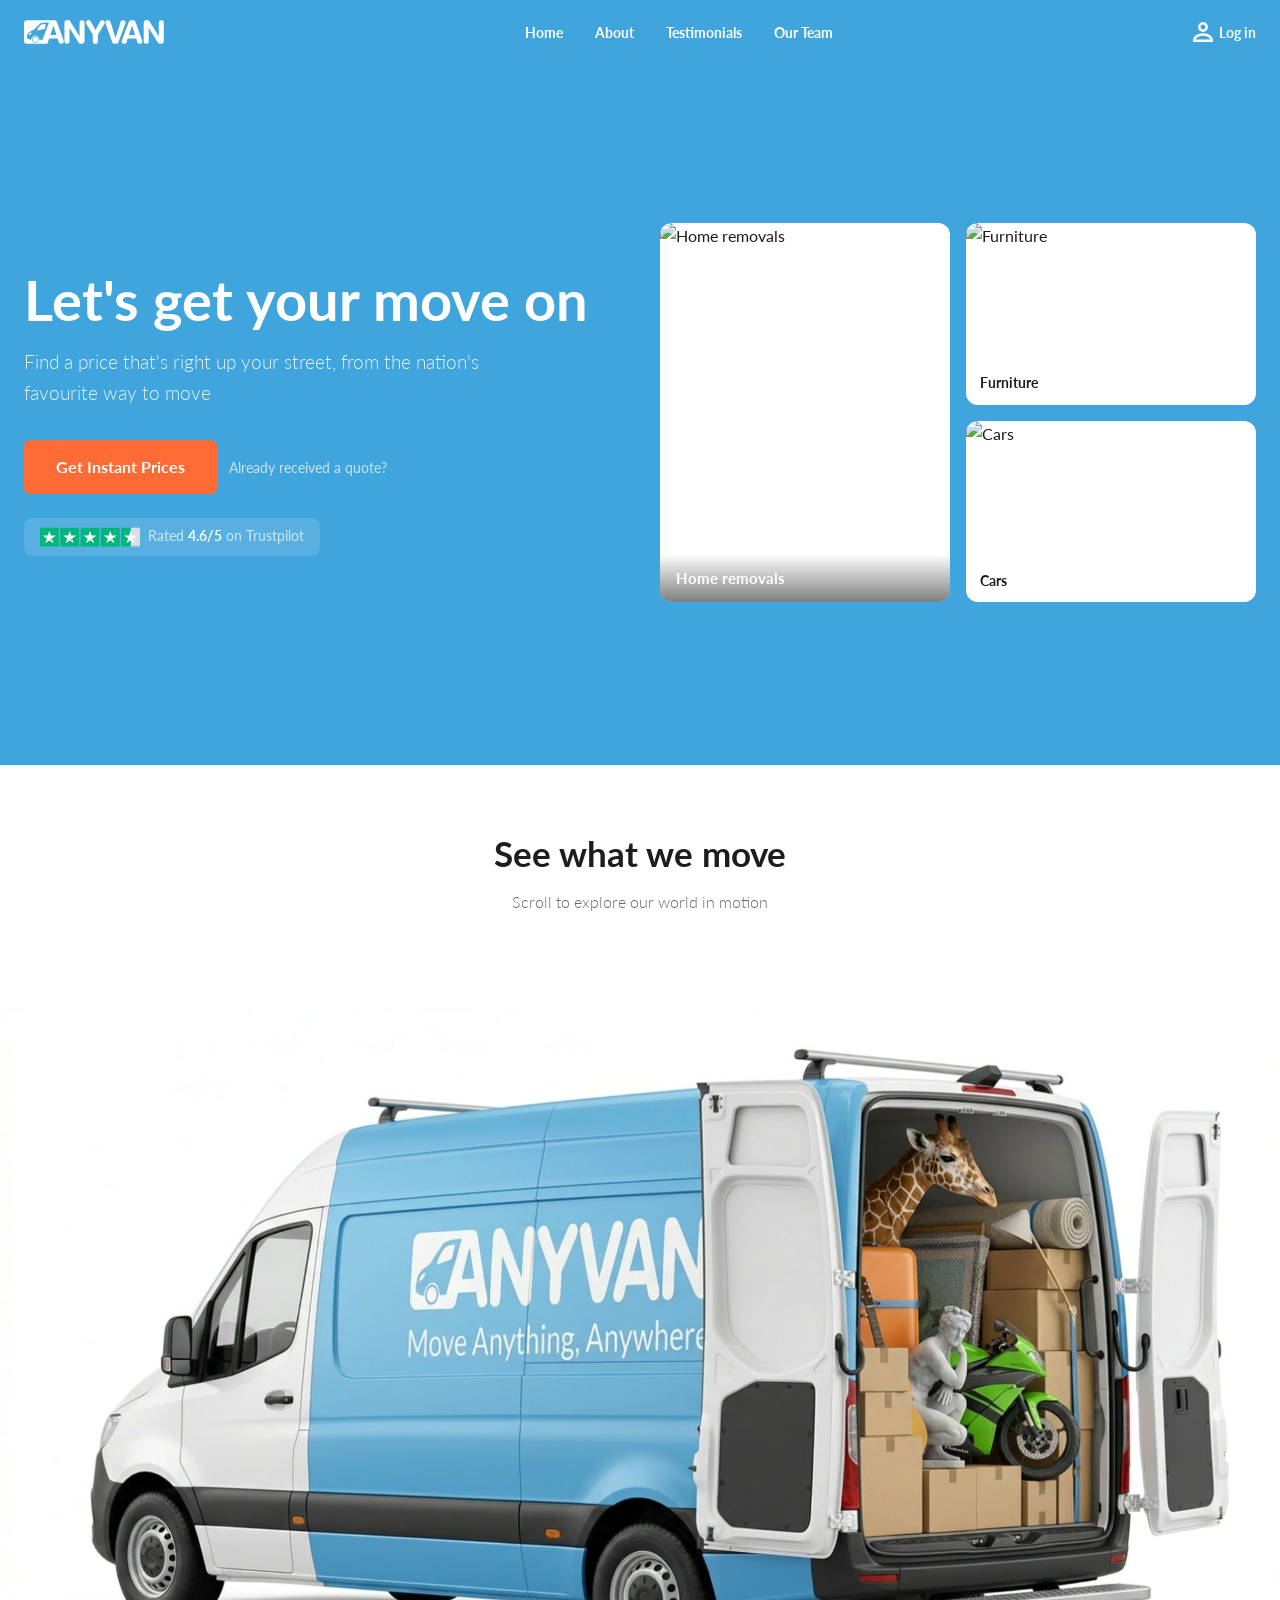
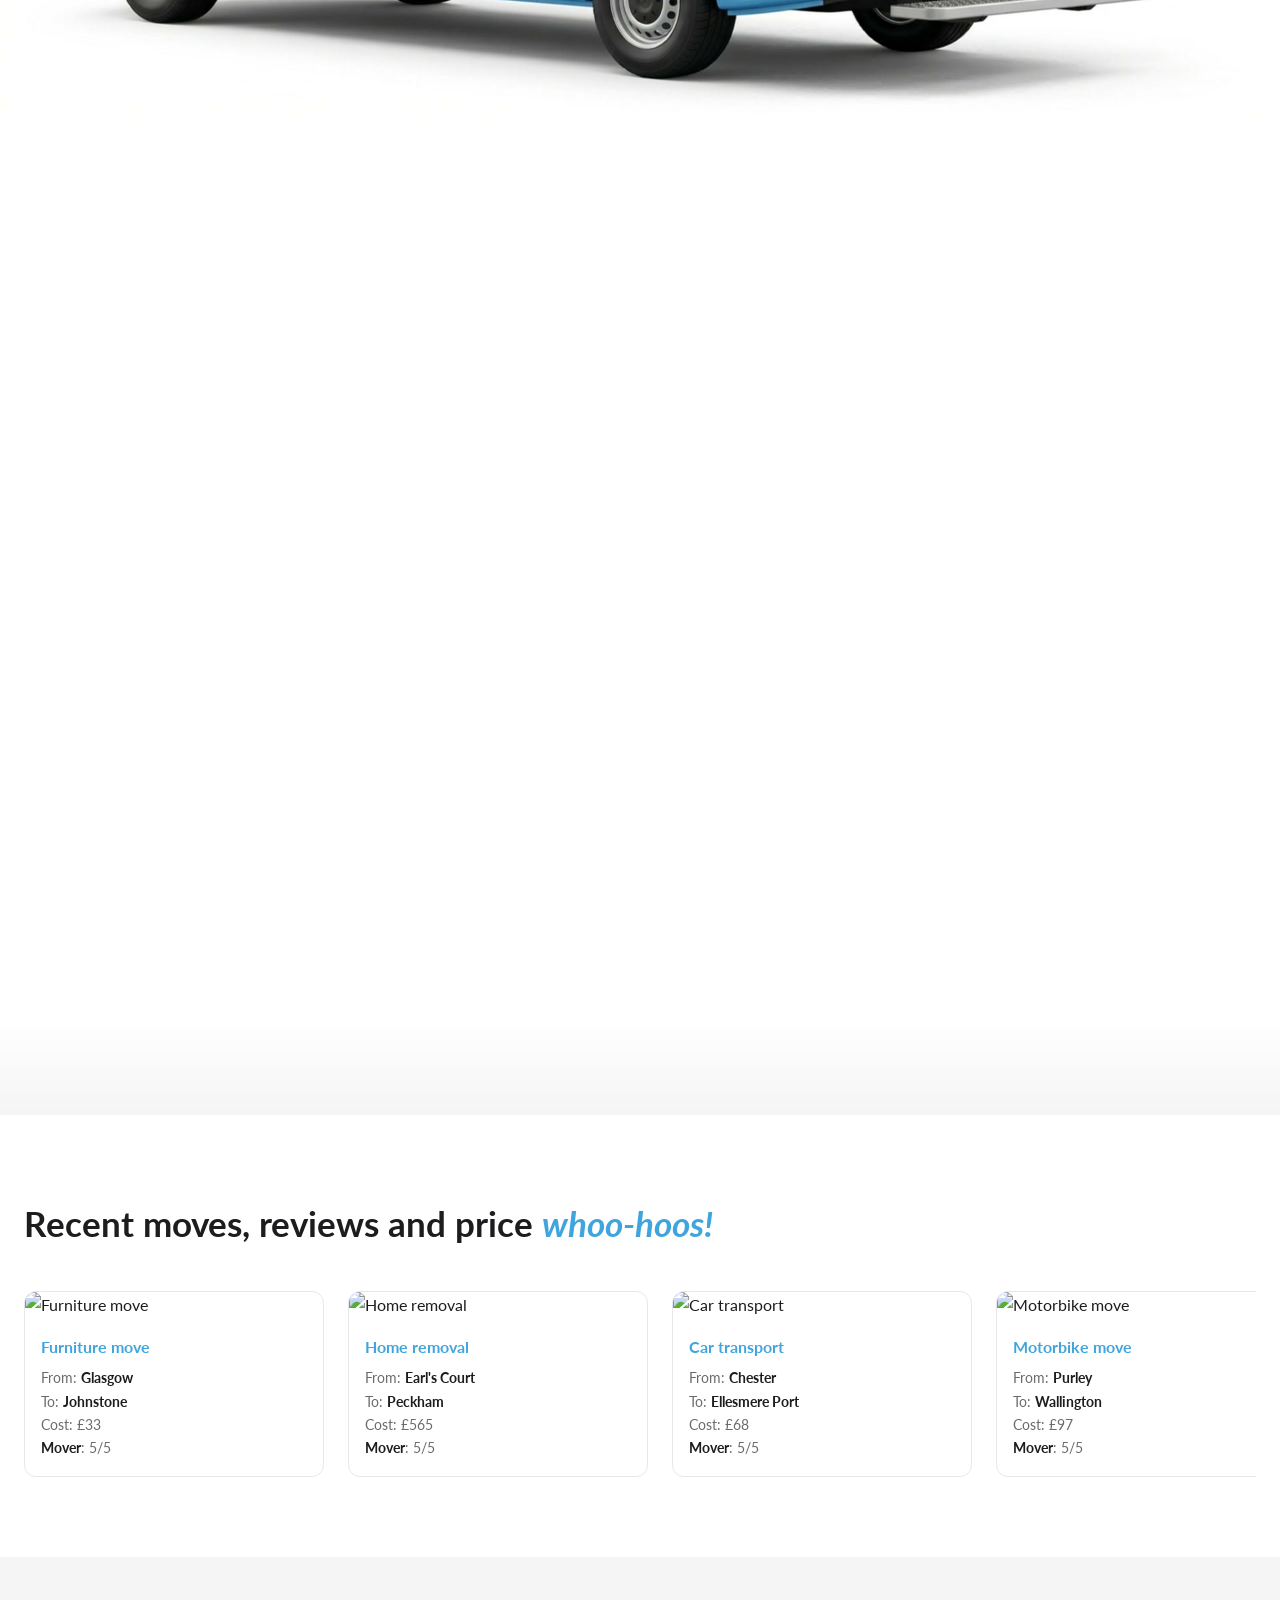
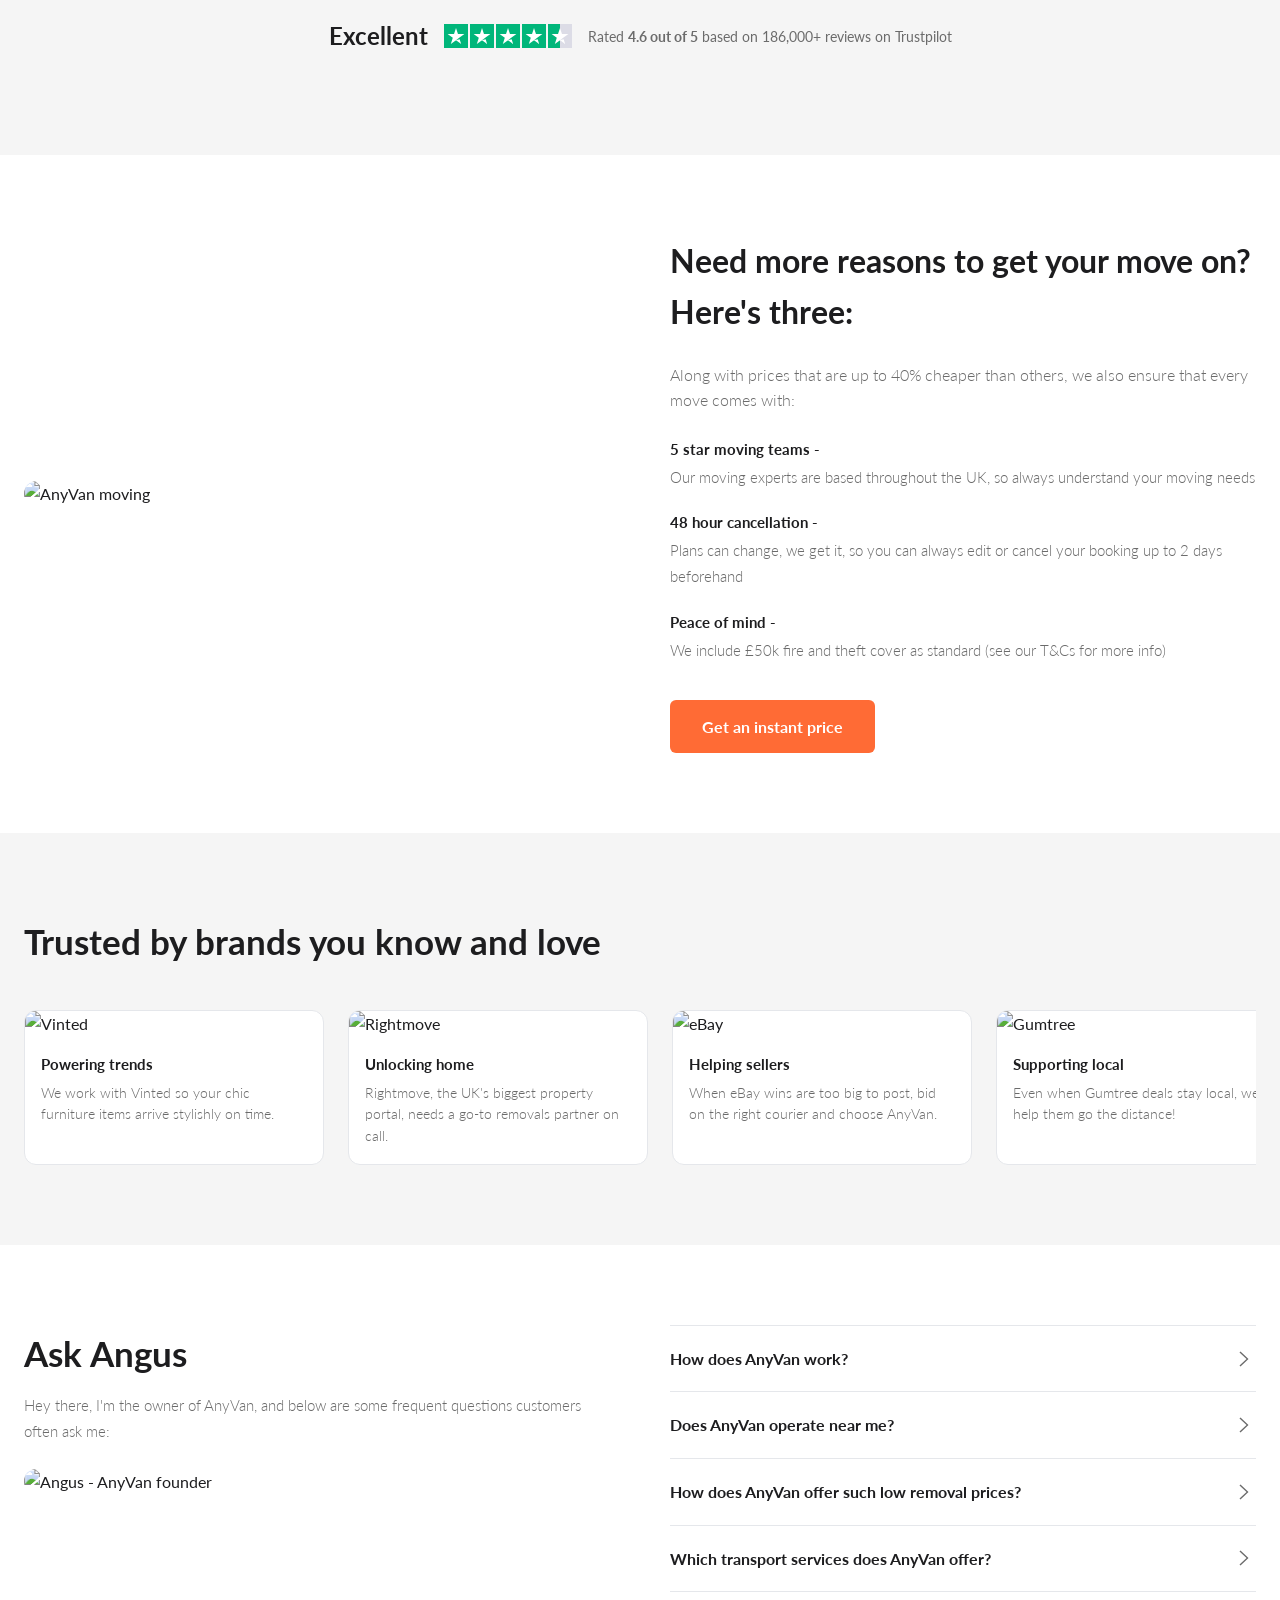
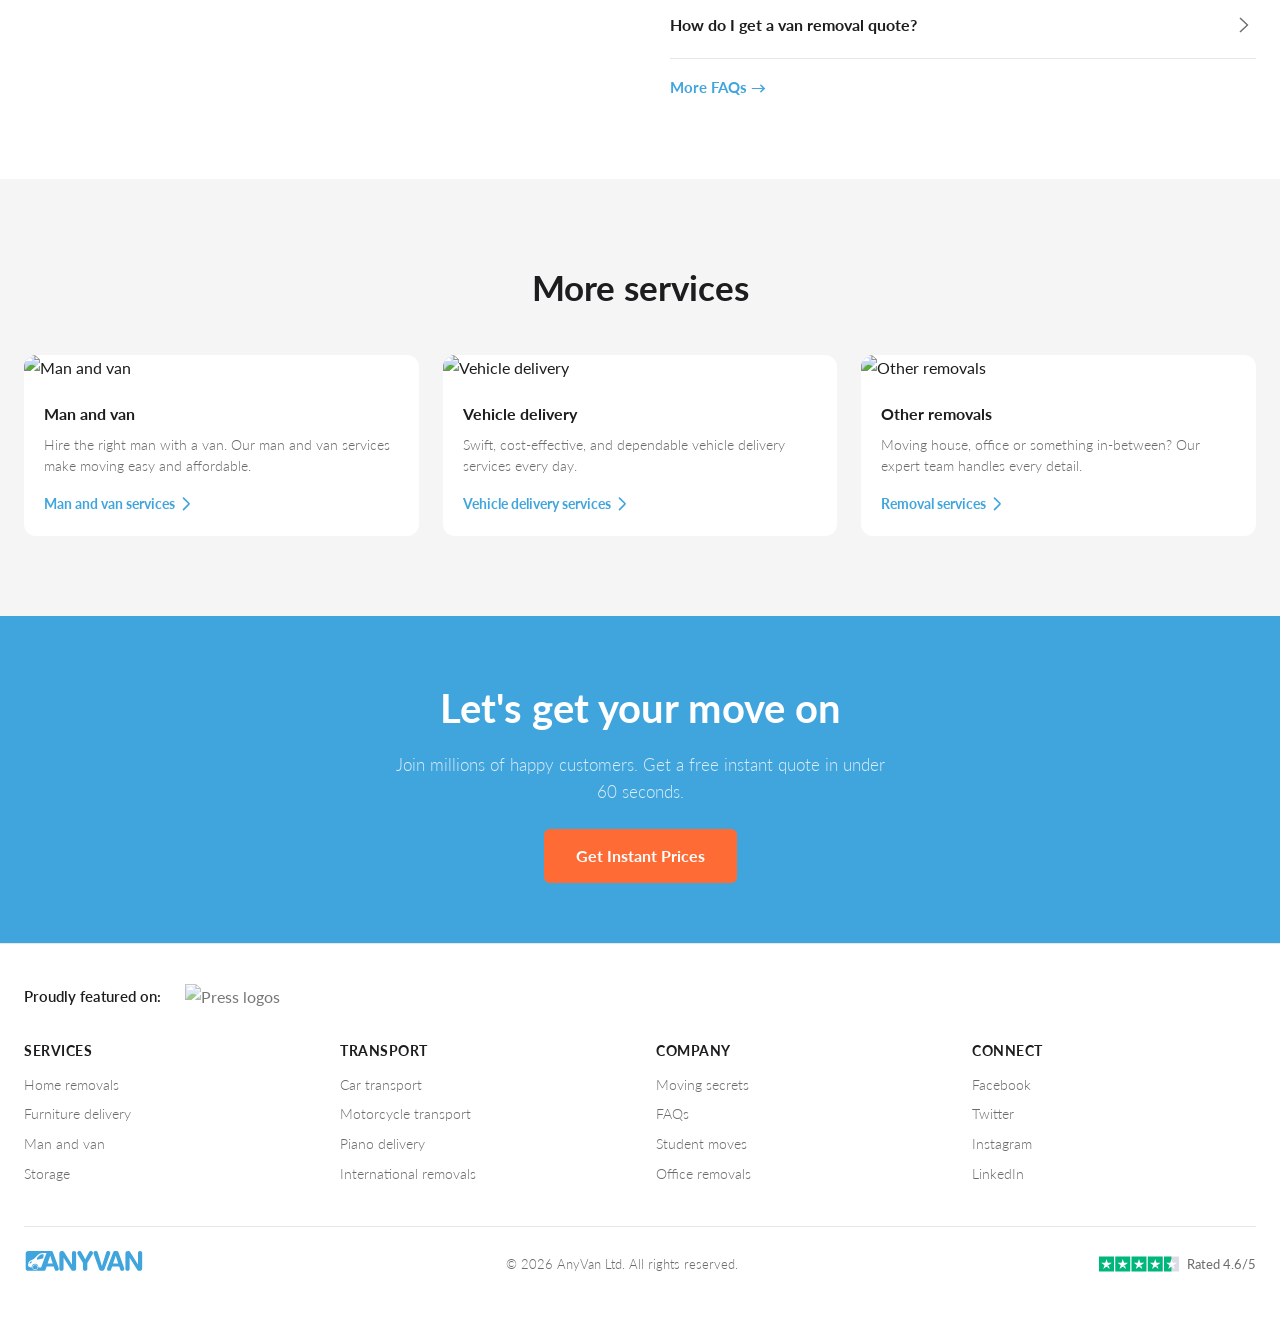
==== commit 06368e9f: "feat: add About, Testimonials, and Team pages with full SEO, shared CSS, and updated nav" ====
--- a/index.html
+++ b/index.html
@@ -1,667 +1,1720 @@
 <!DOCTYPE html>
 <html lang="en">
+
 <head>
-<meta charset="UTF-8">
-<meta name="viewport" content="width=device-width, initial-scale=1.0">
-<title>Move Anything Anywhere | AnyVan - FREE Delivery Quotes</title>
-<meta name="description" content="Save up to 75% on Delivery, Removals and Courier Services. The UK's most trusted delivery marketplace since 2009.">
-<link rel="preconnect" href="https://fonts.googleapis.com">
-<link rel="preconnect" href="https://fonts.gstatic.com" crossorigin>
-<link href="https://fonts.googleapis.com/css2?family=Lato:wght@300;400;700&display=swap" rel="stylesheet">
-<link rel="icon" type="image/x-icon" href="https://www.anyvan.com/content-static/favicon.ico">
-<style>
-*,*::before,*::after{margin:0;padding:0;box-sizing:border-box}
-:root{
-  --blue-primary:#41a5dd;
-  --blue-dark:#2e8bc0;
-  --blue-deeper:#1b6fa0;
-  --cta-primary:#ff6b35;
-  --cta-hover:#e85a2a;
-  --green:#00b67a;
-  --bg:#f5f5f5;
-  --text:#1d1d1f;
-  --text-secondary:#6b6b6b;
-  --card-border:#e5e7eb;
-  --radius:12px;
-}
-::selection{background:var(--blue-primary);color:#fff}
-html{scroll-behavior:smooth}
-body{font-family:'Lato',system-ui,-apple-system,sans-serif;background:#fff;color:var(--text);line-height:1.6;overflow-x:hidden}
-a{text-decoration:none;color:inherit}
-
-/* ─── LOADER ─── */
-#loader{position:fixed;inset:0;z-index:10000;background:var(--blue-primary);display:flex;flex-direction:column;align-items:center;justify-content:center;transition:opacity .6s,visibility .6s}
-#loader.hidden{opacity:0;visibility:hidden;pointer-events:none}
-#loader .logo-loader svg{width:160px;height:28px}
-#loader .bar-track{width:200px;height:3px;background:rgba(255,255,255,0.3);border-radius:2px;overflow:hidden;margin-top:2rem}
-#loader .bar-fill{height:100%;width:0%;background:#fff;border-radius:2px;transition:width .15s}
-#loader .pct{font-size:.8rem;color:rgba(255,255,255,0.7);margin-top:.75rem;font-variant-numeric:tabular-nums;font-weight:300}
-
-/* ─── HEADER / NAV ─── */
-.nav-header{position:fixed;top:0;left:0;right:0;z-index:9000;background:var(--blue-primary);height:65px;display:flex;align-items:center;justify-content:center;transition:box-shadow .3s}
-.nav-header.scrolled{box-shadow:0 2px 20px rgba(0,0,0,0.15)}
-.nav-inner{width:100%;max-width:1320px;padding:0 24px;display:flex;align-items:center;justify-content:space-between}
-.nav-logo svg{width:140px;height:24px;display:block}
-.nav-links{display:flex;align-items:center;gap:0}
-.nav-links a{color:#fff;font-weight:700;font-size:.9rem;padding:8px 16px;border-radius:6px;transition:background .2s}
-.nav-links a:hover{background:rgba(255,255,255,0.15)}
-.nav-right{display:flex;align-items:center;gap:16px}
-.nav-right .login-link{color:#fff;font-weight:700;font-size:.9rem;display:flex;align-items:center;gap:6px}
-.nav-right .login-link svg{width:20px;height:20px}
-.nav-burger{display:none;background:none;border:none;cursor:pointer;padding:4px}
-.nav-burger svg{width:24px;height:24px;fill:#fff}
-
-/* ─── HERO ─── */
-.hero{background:var(--blue-primary);padding:120px 24px 60px;min-height:85vh;display:flex;align-items:center;justify-content:center}
-.hero-inner{max-width:1320px;width:100%;display:grid;grid-template-columns:1fr 1fr;gap:40px;align-items:center}
-.hero-content h1{font-size:clamp(2.2rem,5vw,3.5rem);font-weight:700;color:#fff;line-height:1.1;margin-bottom:16px}
-.hero-content h1 span{white-space:nowrap}
-.hero-content p{font-size:clamp(1rem,2vw,1.2rem);color:rgba(255,255,255,0.85);font-weight:300;margin-bottom:32px;max-width:480px}
-.hero-ctas{display:flex;gap:12px;flex-wrap:wrap;align-items:center}
-.btn-cta{display:inline-flex;align-items:center;justify-content:center;background:var(--cta-primary);color:#fff;border:none;padding:14px 32px;border-radius:6px;font-weight:700;font-size:1rem;cursor:pointer;font-family:inherit;transition:background .2s,transform .15s}
-.btn-cta:hover{background:var(--cta-hover);transform:translateY(-1px)}
-.quote-link{color:rgba(255,255,255,0.7);font-size:.9rem;font-weight:400;cursor:pointer;transition:color .2s}
-.quote-link:hover{color:#fff}
-.trustpilot-hero{display:flex;align-items:center;gap:8px;margin-top:24px;background:rgba(255,255,255,0.12);padding:8px 16px;border-radius:8px;width:fit-content}
-.trustpilot-hero img{height:20px}
-.trustpilot-hero span{color:rgba(255,255,255,0.7);font-size:.85rem}
-
-/* Hero Cards */
-.hero-cards{display:grid;grid-template-columns:1fr 1fr;grid-template-rows:auto auto;gap:16px}
-.hero-card{background:#fff;border-radius:var(--radius);overflow:hidden;text-decoration:none;transition:transform .3s,box-shadow .3s;cursor:pointer;position:relative}
-.hero-card:hover{transform:translateY(-4px);box-shadow:0 12px 40px rgba(0,0,0,0.15)}
-.hero-card.large{grid-row:span 2}
-.hero-card img{width:100%;height:100%;object-fit:cover;display:block}
-.hero-card .card-label{position:absolute;bottom:0;left:0;right:0;padding:12px 16px;background:linear-gradient(transparent,rgba(0,0,0,0.5));color:#fff;font-weight:700;font-size:.95rem}
-.hero-card.small img{height:140px;object-fit:cover}
-.hero-card.small .card-label{background:none;position:relative;color:var(--text);padding:10px 14px;font-size:.85rem}
-
-/* ─── SCROLL ANIMATION SECTION ─── */
-.scroll-intro{text-align:center;padding:60px 24px 0;background:#fff}
-.scroll-intro h2{font-size:clamp(1.5rem,3.5vw,2.2rem);font-weight:700;margin-bottom:8px}
-.scroll-intro p{color:var(--text-secondary);font-size:1rem;font-weight:300}
-.section-fade{height:100px;position:relative;z-index:1;pointer-events:none}
-.section-fade.top{background:linear-gradient(to bottom,#fff,transparent);margin-bottom:-100px}
-.section-fade.bottom{background:linear-gradient(to top,var(--bg),transparent);margin-top:-100px}
-.scroll-section{position:relative;height:200vh}
-.scroll-section canvas{position:sticky;top:0;width:100vw;height:100vh;display:block}
-
-/* ─── RECENT MOVES ─── */
-.recent-moves{padding:80px 24px;background:#fff}
-.recent-moves .section-header{max-width:1320px;margin:0 auto 40px}
-.recent-moves h2{font-size:clamp(1.5rem,3.5vw,2.2rem);font-weight:700}
-.recent-moves h2 em{font-style:italic;color:var(--blue-primary)}
-.moves-track{display:flex;gap:24px;overflow-x:auto;scroll-snap-type:x mandatory;scrollbar-width:none;padding:0 24px;max-width:1360px;margin:0 auto;cursor:grab}
-.moves-track::-webkit-scrollbar{display:none}
-.move-card{flex:0 0 300px;scroll-snap-align:start;background:#fff;border:1px solid var(--card-border);border-radius:var(--radius);overflow:hidden;transition:box-shadow .3s}
-.move-card:hover{box-shadow:0 8px 30px rgba(0,0,0,0.08)}
-.move-card img{width:100%;height:200px;object-fit:cover}
-.move-card .move-info{padding:16px}
-.move-card h3{font-size:1rem;font-weight:700;margin-bottom:8px}
-.move-card h3 a{color:var(--blue-primary)}
-.move-card p{font-size:.85rem;color:var(--text-secondary);line-height:1.7}
-.move-card p strong{color:var(--text)}
-
-/* ─── TRUSTPILOT SECTION ─── */
-.trustpilot-section{padding:60px 24px;background:var(--bg)}
-.trustpilot-inner{max-width:1320px;margin:0 auto;text-align:center}
-.trustpilot-rating{display:flex;align-items:center;justify-content:center;gap:16px;flex-wrap:wrap;margin-bottom:40px}
-.trustpilot-rating h3{font-size:1.5rem;font-weight:700}
-.tp-stars{display:flex;gap:4px}
-.tp-star{width:28px;height:28px;background:var(--green);display:flex;align-items:center;justify-content:center;color:#fff;font-size:.9rem}
-.tp-star.half{background:linear-gradient(90deg,var(--green) 50%,#dcdce6 50%)}
-.trustpilot-rating p{font-size:.9rem;color:var(--text-secondary)}
-
-/* ─── REASONS SECTION ─── */
-.reasons{padding:80px 24px;background:#fff}
-.reasons-inner{max-width:1320px;margin:0 auto;display:grid;grid-template-columns:1fr 1fr;gap:60px;align-items:center}
-.reasons-image{border-radius:var(--radius);overflow:hidden}
-.reasons-image img{width:100%;display:block;border-radius:var(--radius)}
-.reasons-content h2{font-size:clamp(1.5rem,3.5vw,2rem);font-weight:700;margin-bottom:24px}
-.reasons-content .reason-item{margin-bottom:20px;font-size:.95rem;line-height:1.7}
-.reasons-content .reason-item strong{display:block;font-weight:700;margin-bottom:2px}
-.reasons-content .reason-item span{color:var(--text-secondary);font-weight:300}
-
-/* ─── PARTNERS ─── */
-.partners{padding:80px 24px;background:var(--bg)}
-.partners .section-header{max-width:1320px;margin:0 auto 40px}
-.partners h2{font-size:clamp(1.5rem,3.5vw,2.2rem);font-weight:700}
-.partners-track{display:flex;gap:24px;overflow-x:auto;scroll-snap-type:x mandatory;scrollbar-width:none;padding:0 24px;max-width:1360px;margin:0 auto;cursor:grab}
-.partners-track::-webkit-scrollbar{display:none}
-.partner-card{flex:0 0 300px;scroll-snap-align:start;background:#fff;border:1px solid var(--card-border);border-radius:var(--radius);overflow:hidden}
-.partner-card img{width:100%;height:200px;object-fit:cover}
-.partner-card .partner-info{padding:16px}
-.partner-card h4{font-size:.95rem;font-weight:700;margin-bottom:6px}
-.partner-card p{font-size:.85rem;color:var(--text-secondary);line-height:1.6;font-weight:300}
-
-/* ─── FAQ SECTION ─── */
-.faq-section{padding:80px 24px;background:#fff}
-.faq-inner{max-width:1320px;margin:0 auto;display:grid;grid-template-columns:1fr 1fr;gap:60px;align-items:start}
-.faq-intro h2{font-size:clamp(1.5rem,3.5vw,2.2rem);font-weight:700;margin-bottom:12px}
-.faq-intro p{font-size:.95rem;color:var(--text-secondary);font-weight:300;margin-bottom:24px;line-height:1.7}
-.faq-intro img{width:100%;max-width:400px;border-radius:var(--radius)}
-.faq-list{display:flex;flex-direction:column;gap:0}
-.faq-item{border-bottom:1px solid var(--card-border)}
-.faq-item:first-child{border-top:1px solid var(--card-border)}
-.faq-question{display:flex;align-items:center;justify-content:space-between;padding:20px 0;cursor:pointer;font-weight:700;font-size:1rem;gap:16px;transition:color .2s}
-.faq-question:hover{color:var(--blue-primary)}
-.faq-question svg{width:24px;height:24px;flex-shrink:0;transition:transform .3s;color:var(--text-secondary)}
-.faq-item.open .faq-question svg{transform:rotate(90deg)}
-.faq-answer{max-height:0;overflow:hidden;transition:max-height .4s ease,padding .4s ease}
-.faq-item.open .faq-answer{max-height:500px}
-.faq-answer p{font-size:.9rem;color:var(--text-secondary);line-height:1.8;font-weight:300;padding-bottom:20px}
-.faq-answer a{color:var(--blue-primary);font-weight:400}
-
-/* ─── MORE SERVICES ─── */
-.more-services{padding:80px 24px;background:var(--bg)}
-.more-services-inner{max-width:1320px;margin:0 auto}
-.more-services h2{font-size:clamp(1.5rem,3.5vw,2.2rem);font-weight:700;text-align:center;margin-bottom:40px}
-.services-grid{display:grid;grid-template-columns:repeat(3,1fr);gap:24px}
-.service-card{background:#fff;border-radius:var(--radius);overflow:hidden;position:relative;transition:transform .3s,box-shadow .3s}
-.service-card:hover{transform:translateY(-4px);box-shadow:0 12px 40px rgba(0,0,0,0.08)}
-.service-card img{width:100%;height:200px;object-fit:cover}
-.service-card .service-info{padding:20px}
-.service-card h3{font-size:1rem;font-weight:700;margin-bottom:8px}
-.service-card p{font-size:.85rem;color:var(--text-secondary);line-height:1.6;font-weight:300;margin-bottom:12px}
-.service-card .service-link{color:var(--blue-primary);font-weight:700;font-size:.9rem;display:inline-flex;align-items:center;gap:4px}
-.service-card .service-link svg{width:14px;height:14px}
-
-/* ─── CTA BANNER ─── */
-.cta-banner{background:var(--blue-primary);padding:60px 24px;text-align:center}
-.cta-banner h2{color:#fff;font-size:clamp(1.5rem,4vw,2.5rem);font-weight:700;margin-bottom:12px}
-.cta-banner p{color:rgba(255,255,255,0.8);font-size:1.05rem;font-weight:300;margin-bottom:24px;max-width:500px;margin-left:auto;margin-right:auto}
-
-/* ─── FOOTER ─── */
-.footer{background:#fff;border-top:1px solid var(--card-border)}
-.footer-inner{max-width:1320px;margin:0 auto;padding:40px 24px}
-.footer-featured{display:flex;align-items:center;gap:24px;margin-bottom:32px;flex-wrap:wrap}
-.footer-featured span{font-size:.95rem;font-weight:600;color:var(--text)}
-.footer-featured img{height:25px;opacity:.6}
-.footer-cols{display:grid;grid-template-columns:repeat(4,1fr);gap:32px;margin-bottom:32px}
-.footer-col h4{font-size:.85rem;font-weight:700;margin-bottom:12px;text-transform:uppercase;letter-spacing:.5px;color:var(--text)}
-.footer-col a{display:block;font-size:.85rem;color:var(--text-secondary);font-weight:300;margin-bottom:8px;transition:color .2s}
-.footer-col a:hover{color:var(--blue-primary)}
-.footer-bottom{border-top:1px solid var(--card-border);padding-top:24px;display:flex;align-items:center;justify-content:space-between;flex-wrap:wrap;gap:16px}
-.footer-bottom .footer-logo svg{width:120px;height:20px}
-.footer-bottom p{font-size:.8rem;color:var(--text-secondary);font-weight:300}
-.footer-bottom .footer-tp{display:flex;align-items:center;gap:8px;font-size:.8rem;color:var(--text-secondary)}
-
-/* ─── SCROLL PROGRESS ─── */
-#scroll-progress{position:fixed;top:65px;left:0;height:3px;z-index:8999;background:var(--cta-primary);width:0%;transition:none}
-
-/* ─── RESPONSIVE ─── */
-@media(max-width:1024px){
-  .hero-inner{grid-template-columns:1fr;text-align:center}
-  .hero-content p{margin-left:auto;margin-right:auto}
-  .hero-ctas{justify-content:center}
-  .trustpilot-hero{margin-left:auto;margin-right:auto}
-  .hero-cards{display:none}
-  .reasons-inner{grid-template-columns:1fr}
-  .reasons-image{order:-1}
-  .faq-inner{grid-template-columns:1fr}
-  .faq-intro img{display:none}
-  .services-grid{grid-template-columns:1fr 1fr}
-  .footer-cols{grid-template-columns:repeat(2,1fr)}
-}
-@media(max-width:768px){
-  .nav-links{display:none}
-  .nav-burger{display:block}
-  .nav-right .login-link span{display:none}
-  .hero{padding:100px 24px 50px;min-height:auto}
-  .services-grid{grid-template-columns:1fr}
-  .footer-cols{grid-template-columns:1fr 1fr}
-  .scroll-section{height:180vh}
-  .move-card{flex:0 0 270px}
-  .partner-card{flex:0 0 270px}
-}
-@media(max-width:480px){
-  .hero-content h1{font-size:2rem}
-  .footer-cols{grid-template-columns:1fr}
-}
-</style>
+  <meta charset="UTF-8">
+  <meta name="viewport" content="width=device-width, initial-scale=1.0">
+  <title>Move Anything Anywhere | AnyVan - FREE Delivery Quotes</title>
+  <meta name="description"
+    content="Save up to 75% on Delivery, Removals and Courier Services. The UK's most trusted delivery marketplace since 2009.">
+  <link rel="preconnect" href="https://fonts.googleapis.com">
+  <link rel="preconnect" href="https://fonts.gstatic.com" crossorigin>
+  <link href="https://fonts.googleapis.com/css2?family=Lato:wght@300;400;700&display=swap" rel="stylesheet">
+  <link rel="icon" type="image/x-icon" href="https://www.anyvan.com/content-static/favicon.ico">
+  <style>
+    *,
+    *::before,
+    *::after {
+      margin: 0;
+      padding: 0;
+      box-sizing: border-box
+    }
+
+    :root {
+      --blue-primary: #41a5dd;
+      --blue-dark: #2e8bc0;
+      --blue-deeper: #1b6fa0;
+      --cta-primary: #ff6b35;
+      --cta-hover: #e85a2a;
+      --green: #00b67a;
+      --bg: #f5f5f5;
+      --text: #1d1d1f;
+      --text-secondary: #6b6b6b;
+      --card-border: #e5e7eb;
+      --radius: 12px;
+    }
+
+    ::selection {
+      background: var(--blue-primary);
+      color: #fff
+    }
+
+    html {
+      scroll-behavior: smooth
+    }
+
+    body {
+      font-family: 'Lato', system-ui, -apple-system, sans-serif;
+      background: #fff;
+      color: var(--text);
+      line-height: 1.6;
+      overflow-x: hidden
+    }
+
+    a {
+      text-decoration: none;
+      color: inherit
+    }
+
+    /* ─── LOADER ─── */
+    #loader {
+      position: fixed;
+      inset: 0;
+      z-index: 10000;
+      background: var(--blue-primary);
+      display: flex;
+      flex-direction: column;
+      align-items: center;
+      justify-content: center;
+      transition: opacity .6s, visibility .6s
+    }
+
+    #loader.hidden {
+      opacity: 0;
+      visibility: hidden;
+      pointer-events: none
+    }
+
+    #loader .logo-loader svg {
+      width: 160px;
+      height: 28px
+    }
+
+    #loader .bar-track {
+      width: 200px;
+      height: 3px;
+      background: rgba(255, 255, 255, 0.3);
+      border-radius: 2px;
+      overflow: hidden;
+      margin-top: 2rem
+    }
+
+    #loader .bar-fill {
+      height: 100%;
+      width: 0%;
+      background: #fff;
+      border-radius: 2px;
+      transition: width .15s
+    }
+
+    #loader .pct {
+      font-size: .8rem;
+      color: rgba(255, 255, 255, 0.7);
+      margin-top: .75rem;
+      font-variant-numeric: tabular-nums;
+      font-weight: 300
+    }
+
+    /* ─── HEADER / NAV ─── */
+    .nav-header {
+      position: fixed;
+      top: 0;
+      left: 0;
+      right: 0;
+      z-index: 9000;
+      background: var(--blue-primary);
+      height: 65px;
+      display: flex;
+      align-items: center;
+      justify-content: center;
+      transition: box-shadow .3s
+    }
+
+    .nav-header.scrolled {
+      box-shadow: 0 2px 20px rgba(0, 0, 0, 0.15)
+    }
+
+    .nav-inner {
+      width: 100%;
+      max-width: 1320px;
+      padding: 0 24px;
+      display: flex;
+      align-items: center;
+      justify-content: space-between
+    }
+
+    .nav-logo svg {
+      width: 140px;
+      height: 24px;
+      display: block
+    }
+
+    .nav-links {
+      display: flex;
+      align-items: center;
+      gap: 0
+    }
+
+    .nav-links a {
+      color: #fff;
+      font-weight: 700;
+      font-size: .9rem;
+      padding: 8px 16px;
+      border-radius: 6px;
+      transition: background .2s
+    }
+
+    .nav-links a:hover {
+      background: rgba(255, 255, 255, 0.15)
+    }
+
+    .nav-right {
+      display: flex;
+      align-items: center;
+      gap: 16px
+    }
+
+    .nav-right .login-link {
+      color: #fff;
+      font-weight: 700;
+      font-size: .9rem;
+      display: flex;
+      align-items: center;
+      gap: 6px
+    }
+
+    .nav-right .login-link svg {
+      width: 20px;
+      height: 20px
+    }
+
+    .nav-burger {
+      display: none;
+      background: none;
+      border: none;
+      cursor: pointer;
+      padding: 4px
+    }
+
+    .nav-burger svg {
+      width: 24px;
+      height: 24px;
+      fill: #fff
+    }
+
+    /* ─── HERO ─── */
+    .hero {
+      background: var(--blue-primary);
+      padding: 120px 24px 60px;
+      min-height: 85vh;
+      display: flex;
+      align-items: center;
+      justify-content: center
+    }
+
+    .hero-inner {
+      max-width: 1320px;
+      width: 100%;
+      display: grid;
+      grid-template-columns: 1fr 1fr;
+      gap: 40px;
+      align-items: center
+    }
+
+    .hero-content h1 {
+      font-size: clamp(2.2rem, 5vw, 3.5rem);
+      font-weight: 700;
+      color: #fff;
+      line-height: 1.1;
+      margin-bottom: 16px
+    }
+
+    .hero-content h1 span {
+      white-space: nowrap
+    }
+
+    .hero-content p {
+      font-size: clamp(1rem, 2vw, 1.2rem);
+      color: rgba(255, 255, 255, 0.85);
+      font-weight: 300;
+      margin-bottom: 32px;
+      max-width: 480px
+    }
+
+    .hero-ctas {
+      display: flex;
+      gap: 12px;
+      flex-wrap: wrap;
+      align-items: center
+    }
+
+    .btn-cta {
+      display: inline-flex;
+      align-items: center;
+      justify-content: center;
+      background: var(--cta-primary);
+      color: #fff;
+      border: none;
+      padding: 14px 32px;
+      border-radius: 6px;
+      font-weight: 700;
+      font-size: 1rem;
+      cursor: pointer;
+      font-family: inherit;
+      transition: background .2s, transform .15s
+    }
+
+    .btn-cta:hover {
+      background: var(--cta-hover);
+      transform: translateY(-1px)
+    }
+
+    .quote-link {
+      color: rgba(255, 255, 255, 0.7);
+      font-size: .9rem;
+      font-weight: 400;
+      cursor: pointer;
+      transition: color .2s
+    }
+
+    .quote-link:hover {
+      color: #fff
+    }
+
+    .trustpilot-hero {
+      display: flex;
+      align-items: center;
+      gap: 8px;
+      margin-top: 24px;
+      background: rgba(255, 255, 255, 0.12);
+      padding: 8px 16px;
+      border-radius: 8px;
+      width: fit-content
+    }
+
+    .trustpilot-hero img {
+      height: 20px
+    }
+
+    .trustpilot-hero span {
+      color: rgba(255, 255, 255, 0.7);
+      font-size: .85rem
+    }
+
+    /* Hero Cards */
+    .hero-cards {
+      display: grid;
+      grid-template-columns: 1fr 1fr;
+      grid-template-rows: auto auto;
+      gap: 16px
+    }
+
+    .hero-card {
+      background: #fff;
+      border-radius: var(--radius);
+      overflow: hidden;
+      text-decoration: none;
+      transition: transform .3s, box-shadow .3s;
+      cursor: pointer;
+      position: relative
+    }
+
+    .hero-card:hover {
+      transform: translateY(-4px);
+      box-shadow: 0 12px 40px rgba(0, 0, 0, 0.15)
+    }
+
+    .hero-card.large {
+      grid-row: span 2
+    }
+
+    .hero-card img {
+      width: 100%;
+      height: 100%;
+      object-fit: cover;
+      display: block
+    }
+
+    .hero-card .card-label {
+      position: absolute;
+      bottom: 0;
+      left: 0;
+      right: 0;
+      padding: 12px 16px;
+      background: linear-gradient(transparent, rgba(0, 0, 0, 0.5));
+      color: #fff;
+      font-weight: 700;
+      font-size: .95rem
+    }
+
+    .hero-card.small img {
+      height: 140px;
+      object-fit: cover
+    }
+
+    .hero-card.small .card-label {
+      background: none;
+      position: relative;
+      color: var(--text);
+      padding: 10px 14px;
+      font-size: .85rem
+    }
+
+    /* ─── SCROLL ANIMATION SECTION ─── */
+    .scroll-intro {
+      text-align: center;
+      padding: 60px 24px 0;
+      background: #fff
+    }
+
+    .scroll-intro h2 {
+      font-size: clamp(1.5rem, 3.5vw, 2.2rem);
+      font-weight: 700;
+      margin-bottom: 8px
+    }
+
+    .scroll-intro p {
+      color: var(--text-secondary);
+      font-size: 1rem;
+      font-weight: 300
+    }
+
+    .section-fade {
+      height: 100px;
+      position: relative;
+      z-index: 1;
+      pointer-events: none
+    }
+
+    .section-fade.top {
+      background: linear-gradient(to bottom, #fff, transparent);
+      margin-bottom: -100px
+    }
+
+    .section-fade.bottom {
+      background: linear-gradient(to top, var(--bg), transparent);
+      margin-top: -100px
+    }
+
+    .scroll-section {
+      position: relative;
+      height: 200vh
+    }
+
+    .scroll-section canvas {
+      position: sticky;
+      top: 0;
+      width: 100vw;
+      height: 100vh;
+      display: block
+    }
+
+    /* ─── RECENT MOVES ─── */
+    .recent-moves {
+      padding: 80px 24px;
+      background: #fff
+    }
+
+    .recent-moves .section-header {
+      max-width: 1320px;
+      margin: 0 auto 40px
+    }
+
+    .recent-moves h2 {
+      font-size: clamp(1.5rem, 3.5vw, 2.2rem);
+      font-weight: 700
+    }
+
+    .recent-moves h2 em {
+      font-style: italic;
+      color: var(--blue-primary)
+    }
+
+    .moves-track {
+      display: flex;
+      gap: 24px;
+      overflow-x: auto;
+      scroll-snap-type: x mandatory;
+      scrollbar-width: none;
+      padding: 0 24px;
+      max-width: 1360px;
+      margin: 0 auto;
+      cursor: grab
+    }
+
+    .moves-track::-webkit-scrollbar {
+      display: none
+    }
+
+    .move-card {
+      flex: 0 0 300px;
+      scroll-snap-align: start;
+      background: #fff;
+      border: 1px solid var(--card-border);
+      border-radius: var(--radius);
+      overflow: hidden;
+      transition: box-shadow .3s
+    }
+
+    .move-card:hover {
+      box-shadow: 0 8px 30px rgba(0, 0, 0, 0.08)
+    }
+
+    .move-card img {
+      width: 100%;
+      height: 200px;
+      object-fit: cover
+    }
+
+    .move-card .move-info {
+      padding: 16px
+    }
+
+    .move-card h3 {
+      font-size: 1rem;
+      font-weight: 700;
+      margin-bottom: 8px
+    }
+
+    .move-card h3 a {
+      color: var(--blue-primary)
+    }
+
+    .move-card p {
+      font-size: .85rem;
+      color: var(--text-secondary);
+      line-height: 1.7
+    }
+
+    .move-card p strong {
+      color: var(--text)
+    }
+
+    /* ─── TRUSTPILOT SECTION ─── */
+    .trustpilot-section {
+      padding: 60px 24px;
+      background: var(--bg)
+    }
+
+    .trustpilot-inner {
+      max-width: 1320px;
+      margin: 0 auto;
+      text-align: center
+    }
+
+    .trustpilot-rating {
+      display: flex;
+      align-items: center;
+      justify-content: center;
+      gap: 16px;
+      flex-wrap: wrap;
+      margin-bottom: 40px
+    }
+
+    .trustpilot-rating h3 {
+      font-size: 1.5rem;
+      font-weight: 700
+    }
+
+    .tp-stars {
+      display: flex;
+      gap: 4px
+    }
+
+    .tp-star {
+      width: 28px;
+      height: 28px;
+      background: var(--green);
+      display: flex;
+      align-items: center;
+      justify-content: center;
+      color: #fff;
+      font-size: .9rem
+    }
+
+    .tp-star.half {
+      background: linear-gradient(90deg, var(--green) 50%, #dcdce6 50%)
+    }
+
+    .trustpilot-rating p {
+      font-size: .9rem;
+      color: var(--text-secondary)
+    }
+
+    /* ─── REASONS SECTION ─── */
+    .reasons {
+      padding: 80px 24px;
+      background: #fff
+    }
+
+    .reasons-inner {
+      max-width: 1320px;
+      margin: 0 auto;
+      display: grid;
+      grid-template-columns: 1fr 1fr;
+      gap: 60px;
+      align-items: center
+    }
+
+    .reasons-image {
+      border-radius: var(--radius);
+      overflow: hidden
+    }
+
+    .reasons-image img {
+      width: 100%;
+      display: block;
+      border-radius: var(--radius)
+    }
+
+    .reasons-content h2 {
+      font-size: clamp(1.5rem, 3.5vw, 2rem);
+      font-weight: 700;
+      margin-bottom: 24px
+    }
+
+    .reasons-content .reason-item {
+      margin-bottom: 20px;
+      font-size: .95rem;
+      line-height: 1.7
+    }
+
+    .reasons-content .reason-item strong {
+      display: block;
+      font-weight: 700;
+      margin-bottom: 2px
+    }
+
+    .reasons-content .reason-item span {
+      color: var(--text-secondary);
+      font-weight: 300
+    }
+
+    /* ─── PARTNERS ─── */
+    .partners {
+      padding: 80px 24px;
+      background: var(--bg)
+    }
+
+    .partners .section-header {
+      max-width: 1320px;
+      margin: 0 auto 40px
+    }
+
+    .partners h2 {
+      font-size: clamp(1.5rem, 3.5vw, 2.2rem);
+      font-weight: 700
+    }
+
+    .partners-track {
+      display: flex;
+      gap: 24px;
+      overflow-x: auto;
+      scroll-snap-type: x mandatory;
+      scrollbar-width: none;
+      padding: 0 24px;
+      max-width: 1360px;
+      margin: 0 auto;
+      cursor: grab
+    }
+
+    .partners-track::-webkit-scrollbar {
+      display: none
+    }
+
+    .partner-card {
+      flex: 0 0 300px;
+      scroll-snap-align: start;
+      background: #fff;
+      border: 1px solid var(--card-border);
+      border-radius: var(--radius);
+      overflow: hidden
+    }
+
+    .partner-card img {
+      width: 100%;
+      height: 200px;
+      object-fit: cover
+    }
+
+    .partner-card .partner-info {
+      padding: 16px
+    }
+
+    .partner-card h4 {
+      font-size: .95rem;
+      font-weight: 700;
+      margin-bottom: 6px
+    }
+
+    .partner-card p {
+      font-size: .85rem;
+      color: var(--text-secondary);
+      line-height: 1.6;
+      font-weight: 300
+    }
+
+    /* ─── FAQ SECTION ─── */
+    .faq-section {
+      padding: 80px 24px;
+      background: #fff
+    }
+
+    .faq-inner {
+      max-width: 1320px;
+      margin: 0 auto;
+      display: grid;
+      grid-template-columns: 1fr 1fr;
+      gap: 60px;
+      align-items: start
+    }
+
+    .faq-intro h2 {
+      font-size: clamp(1.5rem, 3.5vw, 2.2rem);
+      font-weight: 700;
+      margin-bottom: 12px
+    }
+
+    .faq-intro p {
+      font-size: .95rem;
+      color: var(--text-secondary);
+      font-weight: 300;
+      margin-bottom: 24px;
+      line-height: 1.7
+    }
+
+    .faq-intro img {
+      width: 100%;
+      max-width: 400px;
+      border-radius: var(--radius)
+    }
+
+    .faq-list {
+      display: flex;
+      flex-direction: column;
+      gap: 0
+    }
+
+    .faq-item {
+      border-bottom: 1px solid var(--card-border)
+    }
+
+    .faq-item:first-child {
+      border-top: 1px solid var(--card-border)
+    }
+
+    .faq-question {
+      display: flex;
+      align-items: center;
+      justify-content: space-between;
+      padding: 20px 0;
+      cursor: pointer;
+      font-weight: 700;
+      font-size: 1rem;
+      gap: 16px;
+      transition: color .2s
+    }
+
+    .faq-question:hover {
+      color: var(--blue-primary)
+    }
+
+    .faq-question svg {
+      width: 24px;
+      height: 24px;
+      flex-shrink: 0;
+      transition: transform .3s;
+      color: var(--text-secondary)
+    }
+
+    .faq-item.open .faq-question svg {
+      transform: rotate(90deg)
+    }
+
+    .faq-answer {
+      max-height: 0;
+      overflow: hidden;
+      transition: max-height .4s ease, padding .4s ease
+    }
+
+    .faq-item.open .faq-answer {
+      max-height: 500px
+    }
+
+    .faq-answer p {
+      font-size: .9rem;
+      color: var(--text-secondary);
+      line-height: 1.8;
+      font-weight: 300;
+      padding-bottom: 20px
+    }
+
+    .faq-answer a {
+      color: var(--blue-primary);
+      font-weight: 400
+    }
+
+    /* ─── MORE SERVICES ─── */
+    .more-services {
+      padding: 80px 24px;
+      background: var(--bg)
+    }
+
+    .more-services-inner {
+      max-width: 1320px;
+      margin: 0 auto
+    }
+
+    .more-services h2 {
+      font-size: clamp(1.5rem, 3.5vw, 2.2rem);
+      font-weight: 700;
+      text-align: center;
+      margin-bottom: 40px
+    }
+
+    .services-grid {
+      display: grid;
+      grid-template-columns: repeat(3, 1fr);
+      gap: 24px
+    }
+
+    .service-card {
+      background: #fff;
+      border-radius: var(--radius);
+      overflow: hidden;
+      position: relative;
+      transition: transform .3s, box-shadow .3s
+    }
+
+    .service-card:hover {
+      transform: translateY(-4px);
+      box-shadow: 0 12px 40px rgba(0, 0, 0, 0.08)
+    }
+
+    .service-card img {
+      width: 100%;
+      height: 200px;
+      object-fit: cover
+    }
+
+    .service-card .service-info {
+      padding: 20px
+    }
+
+    .service-card h3 {
+      font-size: 1rem;
+      font-weight: 700;
+      margin-bottom: 8px
+    }
+
+    .service-card p {
+      font-size: .85rem;
+      color: var(--text-secondary);
+      line-height: 1.6;
+      font-weight: 300;
+      margin-bottom: 12px
+    }
+
+    .service-card .service-link {
+      color: var(--blue-primary);
+      font-weight: 700;
+      font-size: .9rem;
+      display: inline-flex;
+      align-items: center;
+      gap: 4px
+    }
+
+    .service-card .service-link svg {
+      width: 14px;
+      height: 14px
+    }
+
+    /* ─── CTA BANNER ─── */
+    .cta-banner {
+      background: var(--blue-primary);
+      padding: 60px 24px;
+      text-align: center
+    }
+
+    .cta-banner h2 {
+      color: #fff;
+      font-size: clamp(1.5rem, 4vw, 2.5rem);
+      font-weight: 700;
+      margin-bottom: 12px
+    }
+
+    .cta-banner p {
+      color: rgba(255, 255, 255, 0.8);
+      font-size: 1.05rem;
+      font-weight: 300;
+      margin-bottom: 24px;
+      max-width: 500px;
+      margin-left: auto;
+      margin-right: auto
+    }
+
+    /* ─── FOOTER ─── */
+    .footer {
+      background: #fff;
+      border-top: 1px solid var(--card-border)
+    }
+
+    .footer-inner {
+      max-width: 1320px;
+      margin: 0 auto;
+      padding: 40px 24px
+    }
+
+    .footer-featured {
+      display: flex;
+      align-items: center;
+      gap: 24px;
+      margin-bottom: 32px;
+      flex-wrap: wrap
+    }
+
+    .footer-featured span {
+      font-size: .95rem;
+      font-weight: 600;
+      color: var(--text)
+    }
+
+    .footer-featured img {
+      height: 25px;
+      opacity: .6
+    }
+
+    .footer-cols {
+      display: grid;
+      grid-template-columns: repeat(4, 1fr);
+      gap: 32px;
+      margin-bottom: 32px
+    }
+
+    .footer-col h4 {
+      font-size: .85rem;
+      font-weight: 700;
+      margin-bottom: 12px;
+      text-transform: uppercase;
+      letter-spacing: .5px;
+      color: var(--text)
+    }
+
+    .footer-col a {
+      display: block;
+      font-size: .85rem;
+      color: var(--text-secondary);
+      font-weight: 300;
+      margin-bottom: 8px;
+      transition: color .2s
+    }
+
+    .footer-col a:hover {
+      color: var(--blue-primary)
+    }
+
+    .footer-bottom {
+      border-top: 1px solid var(--card-border);
+      padding-top: 24px;
+      display: flex;
+      align-items: center;
+      justify-content: space-between;
+      flex-wrap: wrap;
+      gap: 16px
+    }
+
+    .footer-bottom .footer-logo svg {
+      width: 120px;
+      height: 20px
+    }
+
+    .footer-bottom p {
+      font-size: .8rem;
+      color: var(--text-secondary);
+      font-weight: 300
+    }
+
+    .footer-bottom .footer-tp {
+      display: flex;
+      align-items: center;
+      gap: 8px;
+      font-size: .8rem;
+      color: var(--text-secondary)
+    }
+
+    /* ─── SCROLL PROGRESS ─── */
+    #scroll-progress {
+      position: fixed;
+      top: 65px;
+      left: 0;
+      height: 3px;
+      z-index: 8999;
+      background: var(--cta-primary);
+      width: 0%;
+      transition: none
+    }
+
+    /* ─── RESPONSIVE ─── */
+    @media(max-width:1024px) {
+      .hero-inner {
+        grid-template-columns: 1fr;
+        text-align: center
+      }
+
+      .hero-content p {
+        margin-left: auto;
+        margin-right: auto
+      }
+
+      .hero-ctas {
+        justify-content: center
+      }
+
+      .trustpilot-hero {
+        margin-left: auto;
+        margin-right: auto
+      }
+
+      .hero-cards {
+        display: none
+      }
+
+      .reasons-inner {
+        grid-template-columns: 1fr
+      }
+
+      .reasons-image {
+        order: -1
+      }
+
+      .faq-inner {
+        grid-template-columns: 1fr
+      }
+
+      .faq-intro img {
+        display: none
+      }
+
+      .services-grid {
+        grid-template-columns: 1fr 1fr
+      }
+
+      .footer-cols {
+        grid-template-columns: repeat(2, 1fr)
+      }
+    }
+
+    @media(max-width:768px) {
+      .nav-links {
+        display: none
+      }
+
+      .nav-burger {
+        display: block
+      }
+
+      .nav-right .login-link span {
+        display: none
+      }
+
+      .hero {
+        padding: 100px 24px 50px;
+        min-height: auto
+      }
+
+      .services-grid {
+        grid-template-columns: 1fr
+      }
+
+      .footer-cols {
+        grid-template-columns: 1fr 1fr
+      }
+
+      .scroll-section {
+        height: 180vh
+      }
+
+      .move-card {
+        flex: 0 0 270px
+      }
+
+      .partner-card {
+        flex: 0 0 270px
+      }
+    }
+
+    @media(max-width:480px) {
+      .hero-content h1 {
+        font-size: 2rem
+      }
+
+      .footer-cols {
+        grid-template-columns: 1fr
+      }
+    }
+  </style>
 </head>
+
 <body>
 
-<!-- LOADER -->
-<div id="loader">
-  <div class="logo-loader">
-    <svg viewBox="0 0 140 24"><g stroke="none" stroke-width="1" fill-rule="evenodd" fill="white"><path d="M32.9422572,2.03358779 C32.3727034,0.421374046 31.3254593,0.128244275 30.1312336,0.128244275 L28.8818898,0.128244275 C28.7716535,0.128244275 28.6614173,0.128244275 28.5511811,0.146564885 L2.97637795,0.146564885 C1.35958005,0.146564885 0.0367454068,1.46564885 0.0367454068,3.0778626 L0.0367454068,20.9038168 C0.0367454068,22.5160305 1.35958005,23.8351145 2.97637795,23.8351145 L21.4593176,23.8351145 L21.4593176,23.8167939 L21.5144357,23.8167939 C22.7637795,23.8167939 23.480315,23.3954198 23.847769,22.3877863 L25.2257218,18.5770992 L33.6404199,18.5770992 L34.9816273,22.3877863 C35.3674541,23.3954198 36.1942257,23.8167939 37.3333333,23.8167939 C38.6745407,23.8167939 39.7769029,22.8091603 39.7769029,21.5267176 C39.7769029,20.9587786 39.4645669,20.0427481 39.2624672,19.529771 L32.9422572,2.03358779 Z M11.335958,22.8641221 C9.48031496,22.8641221 7.95538058,21.3618321 7.95538058,19.4931298 C7.95538058,17.6427481 9.46194226,16.1221374 11.335958,16.1221374 C13.191601,16.1221374 14.7165354,17.6244275 14.7165354,19.4931298 C14.6981627,21.3618321 13.191601,22.8641221 11.335958,22.8641221 Z M18.4829396,19.7496183 L15.3779528,19.7496183 C15.3779528,19.0900763 15.1023622,15.4259542 11.2440945,15.4259542 C7.38582677,15.4259542 7.22047244,19.7862595 7.22047244,19.7862595 L6.39370079,19.7862595 C6.39370079,19.7862595 3.98687664,18.8152672 3.49081365,18.5587786 C2.99475066,18.2839695 2.93963255,16.9282443 2.93963255,16.9282443 L2.93963255,15.7374046 L3.36220472,15.7374046 L3.36220472,14.5282443 C3.56430446,11.9633588 9.86614173,9.65496183 9.86614173,9.65496183 C9.86614173,9.65496183 15.1574803,4.4519084 15.984252,3.71908397 C17.7664042,2.16183206 24.9868766,2.50992366 24.9868766,2.50992366 L18.4829396,19.7496183 Z M26.3464567,14.9679389 L29.4330709,5.78931298 L29.488189,5.78931298 L32.4461942,14.9679389 L26.3464567,14.9679389 Z"></path><ellipse cx="11.335958" cy="19.4931298" rx="2.75590551" ry="2.7480916"></ellipse><path d="M7.62467192,12.751145 C7.40419948,12.6961832 6.59580052,12.6961832 6.24671916,12.6778626 C6.13648294,12.6778626 6.02624672,12.7145038 5.95275591,12.7877863 C5.78740157,12.9160305 5.53018373,13.1725191 5.29133858,13.4839695 C5.01574803,13.8503817 4.81364829,14.3083969 4.68503937,14.6015267 C4.59317585,14.8396947 4.8503937,14.8580153 4.8503937,14.8580153 L5.45669291,14.9862595 C5.53018373,15.0045802 5.60367454,14.9862595 5.65879265,14.9312977 L7.67979003,13.1725191 C7.66141732,13.1725191 7.95538058,12.8244275 7.62467192,12.751145 Z"></path><path d="M21.2755906,4.04885496 C21,4.04885496 18.4461942,4.32366412 17.9501312,4.41526718 C17.4540682,4.50687023 16.7191601,5.07480916 16.7191601,5.07480916 L13.5774278,8.53740458 L13.5774278,10.3877863 L20.2283465,9.10534351 C20.2283465,9.10534351 21.0918635,8.94045802 21.2204724,7.84122137 C21.3490814,6.74198473 21.6246719,4.39694656 21.6246719,4.39694656 C21.6246719,4.39694656 21.5511811,4.04885496 21.2755906,4.04885496 Z"></path><g><path d="M58.0761155,0.128244275 C56.5144357,0.128244275 55.5590551,0.952671756 55.5590551,2.63816794 L55.5590551,16.1954198 L55.4855643,16.1954198 L46.335958,1.48396947 C45.7664042,0.53129771 44.8110236,0.109923664 43.7270341,0.109923664 C41.503937,0.109923664 40.4383202,1.00763359 40.4383202,3.15114504 L40.4383202,21.2885496 C40.4383202,22.9740458 41.3937008,23.7984733 42.9553806,23.7984733 C44.5170604,23.7984733 45.4724409,22.9740458 45.4724409,21.2885496 L45.4724409,8.11603053 L45.5275591,8.11603053 L54.6036745,22.4061069 C55.2650919,23.4503817 55.816273,23.7984733 57.4698163,23.7984733 C59.6745407,23.7984733 60.5564304,22.6259542 60.5564304,20.5557252 L60.5564304,2.61984733 C60.5931759,0.952671756 59.6377953,0.128244275 58.0761155,0.128244275 Z"></path><path d="M78.2677165,0.128244275 C77.183727,0.128244275 76.6141732,0.512977099 76.007874,1.64885496 L71.488189,10.0030534 L66.9317585,1.64885496 C66.3989501,0.641221374 65.8110236,0.128244275 64.5800525,0.128244275 C63.5695538,0.128244275 61.9343832,0.732824427 61.9343832,2.50992366 C61.9343832,2.98625954 62.1181102,3.46259542 62.3753281,3.88396947 L68.7690289,14.4916031 L68.7690289,21.2335878 C68.7690289,22.7908397 69.7795276,23.8351145 71.3779528,23.8351145 C72.976378,23.8351145 73.9868766,22.7908397 73.9868766,21.2335878 L73.9868766,14.4916031 L80.3805774,3.88396947 C80.6377953,3.46259542 80.8215223,2.98625954 80.8215223,2.50992366 C80.839895,0.732824427 79.2230971,0.128244275 78.2677165,0.128244275 Z"></path><path d="M101.490814,2.45496183 C101.490814,0.714503817 100.149606,0.128244275 98.8451444,0.128244275 C97.6325459,0.128244275 96.8792651,0.861068702 96.4015748,2.41832061 L91.496063,17.9725191 L91.4409449,17.9725191 L86.7191601,2.41832061 C86.2414698,0.861068702 85.4698163,0.128244275 84.0734908,0.128244275 C82.7690289,0.128244275 81.4278215,0.696183206 81.4278215,2.45496183 C81.4278215,2.87633588 81.519685,3.37099237 81.7401575,3.97557252 L88.1706037,22.021374 C88.7034121,23.5053435 89.7322835,23.8351145 91.3490814,23.8351145 C92.9658793,23.8351145 93.9947507,23.5236641 94.5275591,22.021374 L101.160105,3.97557252 C101.39895,3.37099237 101.490814,2.85801527 101.490814,2.45496183 Z"></path><path d="M111.559055,2.03358779 C110.989501,0.421374046 109.942257,0.128244275 108.748031,0.128244275 L107.498688,0.128244275 C106.230971,0.128244275 105.404199,0.549618321 104.944882,1.7221374 L98.183727,19.5480916 C98,20.0610687 97.6692913,20.9770992 97.6692913,21.5450382 C97.6692913,22.9374046 98.6614173,23.8351145 100.094488,23.8351145 C101.343832,23.8351145 102.060367,23.4137405 102.427822,22.4061069 L103.805774,18.5954198 L112.220472,18.5954198 L113.56168,22.4061069 C113.947507,23.4137405 114.774278,23.8351145 115.913386,23.8351145 C117.254593,23.8351145 118.375328,22.8274809 118.375328,21.5450382 C118.375328,20.9770992 118.062992,20.0610687 117.860892,19.5480916 L111.559055,2.03358779 Z M104.963255,14.9679389 L108.049869,5.78931298 L108.104987,5.78931298 L111.062992,14.9679389 L104.963255,14.9679389 Z"></path><path d="M137.317585,0.128244275 C135.755906,0.128244275 134.800525,0.952671756 134.800525,2.63816794 L134.800525,16.1954198 L134.745407,16.1954198 L125.595801,1.48396947 C125.026247,0.53129771 124.070866,0.109923664 122.986877,0.109923664 C120.76378,0.109923664 119.698163,1.00763359 119.698163,3.15114504 L119.698163,21.2885496 C119.698163,22.9740458 120.653543,23.7984733 122.215223,23.7984733 C123.776903,23.7984733 124.732283,22.9740458 124.732283,21.2885496 L124.732283,8.11603053 L124.787402,8.11603053 L133.863517,22.4061069 C134.524934,23.4503817 135.076115,23.7984733 136.729659,23.7984733 C138.934383,23.7984733 139.816273,22.6259542 139.816273,20.5557252 L139.816273,2.61984733 C139.834646,0.952671756 138.879265,0.128244275 137.317585,0.128244275 Z"></path></g></g></svg>
+  <!-- LOADER -->
+  <div id="loader">
+    <div class="logo-loader">
+      <svg viewBox="0 0 140 24">
+        <g stroke="none" stroke-width="1" fill-rule="evenodd" fill="white">
+          <path
+            d="M32.9422572,2.03358779 C32.3727034,0.421374046 31.3254593,0.128244275 30.1312336,0.128244275 L28.8818898,0.128244275 C28.7716535,0.128244275 28.6614173,0.128244275 28.5511811,0.146564885 L2.97637795,0.146564885 C1.35958005,0.146564885 0.0367454068,1.46564885 0.0367454068,3.0778626 L0.0367454068,20.9038168 C0.0367454068,22.5160305 1.35958005,23.8351145 2.97637795,23.8351145 L21.4593176,23.8351145 L21.4593176,23.8167939 L21.5144357,23.8167939 C22.7637795,23.8167939 23.480315,23.3954198 23.847769,22.3877863 L25.2257218,18.5770992 L33.6404199,18.5770992 L34.9816273,22.3877863 C35.3674541,23.3954198 36.1942257,23.8167939 37.3333333,23.8167939 C38.6745407,23.8167939 39.7769029,22.8091603 39.7769029,21.5267176 C39.7769029,20.9587786 39.4645669,20.0427481 39.2624672,19.529771 L32.9422572,2.03358779 Z M11.335958,22.8641221 C9.48031496,22.8641221 7.95538058,21.3618321 7.95538058,19.4931298 C7.95538058,17.6427481 9.46194226,16.1221374 11.335958,16.1221374 C13.191601,16.1221374 14.7165354,17.6244275 14.7165354,19.4931298 C14.6981627,21.3618321 13.191601,22.8641221 11.335958,22.8641221 Z M18.4829396,19.7496183 L15.3779528,19.7496183 C15.3779528,19.0900763 15.1023622,15.4259542 11.2440945,15.4259542 C7.38582677,15.4259542 7.22047244,19.7862595 7.22047244,19.7862595 L6.39370079,19.7862595 C6.39370079,19.7862595 3.98687664,18.8152672 3.49081365,18.5587786 C2.99475066,18.2839695 2.93963255,16.9282443 2.93963255,16.9282443 L2.93963255,15.7374046 L3.36220472,15.7374046 L3.36220472,14.5282443 C3.56430446,11.9633588 9.86614173,9.65496183 9.86614173,9.65496183 C9.86614173,9.65496183 15.1574803,4.4519084 15.984252,3.71908397 C17.7664042,2.16183206 24.9868766,2.50992366 24.9868766,2.50992366 L18.4829396,19.7496183 Z M26.3464567,14.9679389 L29.4330709,5.78931298 L29.488189,5.78931298 L32.4461942,14.9679389 L26.3464567,14.9679389 Z">
+          </path>
+          <ellipse cx="11.335958" cy="19.4931298" rx="2.75590551" ry="2.7480916"></ellipse>
+          <path
+            d="M7.62467192,12.751145 C7.40419948,12.6961832 6.59580052,12.6961832 6.24671916,12.6778626 C6.13648294,12.6778626 6.02624672,12.7145038 5.95275591,12.7877863 C5.78740157,12.9160305 5.53018373,13.1725191 5.29133858,13.4839695 C5.01574803,13.8503817 4.81364829,14.3083969 4.68503937,14.6015267 C4.59317585,14.8396947 4.8503937,14.8580153 4.8503937,14.8580153 L5.45669291,14.9862595 C5.53018373,15.0045802 5.60367454,14.9862595 5.65879265,14.9312977 L7.67979003,13.1725191 C7.66141732,13.1725191 7.95538058,12.8244275 7.62467192,12.751145 Z">
+          </path>
+          <path
+            d="M21.2755906,4.04885496 C21,4.04885496 18.4461942,4.32366412 17.9501312,4.41526718 C17.4540682,4.50687023 16.7191601,5.07480916 16.7191601,5.07480916 L13.5774278,8.53740458 L13.5774278,10.3877863 L20.2283465,9.10534351 C20.2283465,9.10534351 21.0918635,8.94045802 21.2204724,7.84122137 C21.3490814,6.74198473 21.6246719,4.39694656 21.6246719,4.39694656 C21.6246719,4.39694656 21.5511811,4.04885496 21.2755906,4.04885496 Z">
+          </path>
+          <g>
+            <path
+              d="M58.0761155,0.128244275 C56.5144357,0.128244275 55.5590551,0.952671756 55.5590551,2.63816794 L55.5590551,16.1954198 L55.4855643,16.1954198 L46.335958,1.48396947 C45.7664042,0.53129771 44.8110236,0.109923664 43.7270341,0.109923664 C41.503937,0.109923664 40.4383202,1.00763359 40.4383202,3.15114504 L40.4383202,21.2885496 C40.4383202,22.9740458 41.3937008,23.7984733 42.9553806,23.7984733 C44.5170604,23.7984733 45.4724409,22.9740458 45.4724409,21.2885496 L45.4724409,8.11603053 L45.5275591,8.11603053 L54.6036745,22.4061069 C55.2650919,23.4503817 55.816273,23.7984733 57.4698163,23.7984733 C59.6745407,23.7984733 60.5564304,22.6259542 60.5564304,20.5557252 L60.5564304,2.61984733 C60.5931759,0.952671756 59.6377953,0.128244275 58.0761155,0.128244275 Z">
+            </path>
+            <path
+              d="M78.2677165,0.128244275 C77.183727,0.128244275 76.6141732,0.512977099 76.007874,1.64885496 L71.488189,10.0030534 L66.9317585,1.64885496 C66.3989501,0.641221374 65.8110236,0.128244275 64.5800525,0.128244275 C63.5695538,0.128244275 61.9343832,0.732824427 61.9343832,2.50992366 C61.9343832,2.98625954 62.1181102,3.46259542 62.3753281,3.88396947 L68.7690289,14.4916031 L68.7690289,21.2335878 C68.7690289,22.7908397 69.7795276,23.8351145 71.3779528,23.8351145 C72.976378,23.8351145 73.9868766,22.7908397 73.9868766,21.2335878 L73.9868766,14.4916031 L80.3805774,3.88396947 C80.6377953,3.46259542 80.8215223,2.98625954 80.8215223,2.50992366 C80.839895,0.732824427 79.2230971,0.128244275 78.2677165,0.128244275 Z">
+            </path>
+            <path
+              d="M101.490814,2.45496183 C101.490814,0.714503817 100.149606,0.128244275 98.8451444,0.128244275 C97.6325459,0.128244275 96.8792651,0.861068702 96.4015748,2.41832061 L91.496063,17.9725191 L91.4409449,17.9725191 L86.7191601,2.41832061 C86.2414698,0.861068702 85.4698163,0.128244275 84.0734908,0.128244275 C82.7690289,0.128244275 81.4278215,0.696183206 81.4278215,2.45496183 C81.4278215,2.87633588 81.519685,3.37099237 81.7401575,3.97557252 L88.1706037,22.021374 C88.7034121,23.5053435 89.7322835,23.8351145 91.3490814,23.8351145 C92.9658793,23.8351145 93.9947507,23.5236641 94.5275591,22.021374 L101.160105,3.97557252 C101.39895,3.37099237 101.490814,2.85801527 101.490814,2.45496183 Z">
+            </path>
+            <path
+              d="M111.559055,2.03358779 C110.989501,0.421374046 109.942257,0.128244275 108.748031,0.128244275 L107.498688,0.128244275 C106.230971,0.128244275 105.404199,0.549618321 104.944882,1.7221374 L98.183727,19.5480916 C98,20.0610687 97.6692913,20.9770992 97.6692913,21.5450382 C97.6692913,22.9374046 98.6614173,23.8351145 100.094488,23.8351145 C101.343832,23.8351145 102.060367,23.4137405 102.427822,22.4061069 L103.805774,18.5954198 L112.220472,18.5954198 L113.56168,22.4061069 C113.947507,23.4137405 114.774278,23.8351145 115.913386,23.8351145 C117.254593,23.8351145 118.375328,22.8274809 118.375328,21.5450382 C118.375328,20.9770992 118.062992,20.0610687 117.860892,19.5480916 L111.559055,2.03358779 Z M104.963255,14.9679389 L108.049869,5.78931298 L108.104987,5.78931298 L111.062992,14.9679389 L104.963255,14.9679389 Z">
+            </path>
+            <path
+              d="M137.317585,0.128244275 C135.755906,0.128244275 134.800525,0.952671756 134.800525,2.63816794 L134.800525,16.1954198 L134.745407,16.1954198 L125.595801,1.48396947 C125.026247,0.53129771 124.070866,0.109923664 122.986877,0.109923664 C120.76378,0.109923664 119.698163,1.00763359 119.698163,3.15114504 L119.698163,21.2885496 C119.698163,22.9740458 120.653543,23.7984733 122.215223,23.7984733 C123.776903,23.7984733 124.732283,22.9740458 124.732283,21.2885496 L124.732283,8.11603053 L124.787402,8.11603053 L133.863517,22.4061069 C134.524934,23.4503817 135.076115,23.7984733 136.729659,23.7984733 C138.934383,23.7984733 139.816273,22.6259542 139.816273,20.5557252 L139.816273,2.61984733 C139.834646,0.952671756 138.879265,0.128244275 137.317585,0.128244275 Z">
+            </path>
+          </g>
+        </g>
+      </svg>
+    </div>
+    <div class="bar-track">
+      <div class="bar-fill" id="loader-fill"></div>
+    </div>
+    <div class="pct" id="loader-pct">0%</div>
   </div>
-  <div class="bar-track"><div class="bar-fill" id="loader-fill"></div></div>
-  <div class="pct" id="loader-pct">0%</div>
-</div>
-
-<!-- SCROLL PROGRESS -->
-<div id="scroll-progress"></div>
-
-<!-- HEADER -->
-<header class="nav-header" id="nav-header">
-  <div class="nav-inner">
-    <a href="https://www.anyvan.com" class="nav-logo" aria-label="AnyVan Logo">
-      <svg viewBox="0 0 140 24"><g stroke="none" stroke-width="1" fill-rule="evenodd" fill="white"><path d="M32.9422572,2.03358779 C32.3727034,0.421374046 31.3254593,0.128244275 30.1312336,0.128244275 L28.8818898,0.128244275 C28.7716535,0.128244275 28.6614173,0.128244275 28.5511811,0.146564885 L2.97637795,0.146564885 C1.35958005,0.146564885 0.0367454068,1.46564885 0.0367454068,3.0778626 L0.0367454068,20.9038168 C0.0367454068,22.5160305 1.35958005,23.8351145 2.97637795,23.8351145 L21.4593176,23.8351145 L21.4593176,23.8167939 L21.5144357,23.8167939 C22.7637795,23.8167939 23.480315,23.3954198 23.847769,22.3877863 L25.2257218,18.5770992 L33.6404199,18.5770992 L34.9816273,22.3877863 C35.3674541,23.3954198 36.1942257,23.8167939 37.3333333,23.8167939 C38.6745407,23.8167939 39.7769029,22.8091603 39.7769029,21.5267176 C39.7769029,20.9587786 39.4645669,20.0427481 39.2624672,19.529771 L32.9422572,2.03358779 Z M11.335958,22.8641221 C9.48031496,22.8641221 7.95538058,21.3618321 7.95538058,19.4931298 C7.95538058,17.6427481 9.46194226,16.1221374 11.335958,16.1221374 C13.191601,16.1221374 14.7165354,17.6244275 14.7165354,19.4931298 C14.6981627,21.3618321 13.191601,22.8641221 11.335958,22.8641221 Z M18.4829396,19.7496183 L15.3779528,19.7496183 C15.3779528,19.0900763 15.1023622,15.4259542 11.2440945,15.4259542 C7.38582677,15.4259542 7.22047244,19.7862595 7.22047244,19.7862595 L6.39370079,19.7862595 C6.39370079,19.7862595 3.98687664,18.8152672 3.49081365,18.5587786 C2.99475066,18.2839695 2.93963255,16.9282443 2.93963255,16.9282443 L2.93963255,15.7374046 L3.36220472,15.7374046 L3.36220472,14.5282443 C3.56430446,11.9633588 9.86614173,9.65496183 9.86614173,9.65496183 C9.86614173,9.65496183 15.1574803,4.4519084 15.984252,3.71908397 C17.7664042,2.16183206 24.9868766,2.50992366 24.9868766,2.50992366 L18.4829396,19.7496183 Z M26.3464567,14.9679389 L29.4330709,5.78931298 L29.488189,5.78931298 L32.4461942,14.9679389 L26.3464567,14.9679389 Z"></path><ellipse cx="11.335958" cy="19.4931298" rx="2.75590551" ry="2.7480916"></ellipse><path d="M7.62467192,12.751145 C7.40419948,12.6961832 6.59580052,12.6961832 6.24671916,12.6778626 C6.13648294,12.6778626 6.02624672,12.7145038 5.95275591,12.7877863 C5.78740157,12.9160305 5.53018373,13.1725191 5.29133858,13.4839695 C5.01574803,13.8503817 4.81364829,14.3083969 4.68503937,14.6015267 C4.59317585,14.8396947 4.8503937,14.8580153 4.8503937,14.8580153 L5.45669291,14.9862595 C5.53018373,15.0045802 5.60367454,14.9862595 5.65879265,14.9312977 L7.67979003,13.1725191 C7.66141732,13.1725191 7.95538058,12.8244275 7.62467192,12.751145 Z"></path><path d="M21.2755906,4.04885496 C21,4.04885496 18.4461942,4.32366412 17.9501312,4.41526718 C17.4540682,4.50687023 16.7191601,5.07480916 16.7191601,5.07480916 L13.5774278,8.53740458 L13.5774278,10.3877863 L20.2283465,9.10534351 C20.2283465,9.10534351 21.0918635,8.94045802 21.2204724,7.84122137 C21.3490814,6.74198473 21.6246719,4.39694656 21.6246719,4.39694656 C21.6246719,4.39694656 21.5511811,4.04885496 21.2755906,4.04885496 Z"></path><g><path d="M58.0761155,0.128244275 C56.5144357,0.128244275 55.5590551,0.952671756 55.5590551,2.63816794 L55.5590551,16.1954198 L55.4855643,16.1954198 L46.335958,1.48396947 C45.7664042,0.53129771 44.8110236,0.109923664 43.7270341,0.109923664 C41.503937,0.109923664 40.4383202,1.00763359 40.4383202,3.15114504 L40.4383202,21.2885496 C40.4383202,22.9740458 41.3937008,23.7984733 42.9553806,23.7984733 C44.5170604,23.7984733 45.4724409,22.9740458 45.4724409,21.2885496 L45.4724409,8.11603053 L45.5275591,8.11603053 L54.6036745,22.4061069 C55.2650919,23.4503817 55.816273,23.7984733 57.4698163,23.7984733 C59.6745407,23.7984733 60.5564304,22.6259542 60.5564304,20.5557252 L60.5564304,2.61984733 C60.5931759,0.952671756 59.6377953,0.128244275 58.0761155,0.128244275 Z"></path><path d="M78.2677165,0.128244275 C77.183727,0.128244275 76.6141732,0.512977099 76.007874,1.64885496 L71.488189,10.0030534 L66.9317585,1.64885496 C66.3989501,0.641221374 65.8110236,0.128244275 64.5800525,0.128244275 C63.5695538,0.128244275 61.9343832,0.732824427 61.9343832,2.50992366 C61.9343832,2.98625954 62.1181102,3.46259542 62.3753281,3.88396947 L68.7690289,14.4916031 L68.7690289,21.2335878 C68.7690289,22.7908397 69.7795276,23.8351145 71.3779528,23.8351145 C72.976378,23.8351145 73.9868766,22.7908397 73.9868766,21.2335878 L73.9868766,14.4916031 L80.3805774,3.88396947 C80.6377953,3.46259542 80.8215223,2.98625954 80.8215223,2.50992366 C80.839895,0.732824427 79.2230971,0.128244275 78.2677165,0.128244275 Z"></path><path d="M101.490814,2.45496183 C101.490814,0.714503817 100.149606,0.128244275 98.8451444,0.128244275 C97.6325459,0.128244275 96.8792651,0.861068702 96.4015748,2.41832061 L91.496063,17.9725191 L91.4409449,17.9725191 L86.7191601,2.41832061 C86.2414698,0.861068702 85.4698163,0.128244275 84.0734908,0.128244275 C82.7690289,0.128244275 81.4278215,0.696183206 81.4278215,2.45496183 C81.4278215,2.87633588 81.519685,3.37099237 81.7401575,3.97557252 L88.1706037,22.021374 C88.7034121,23.5053435 89.7322835,23.8351145 91.3490814,23.8351145 C92.9658793,23.8351145 93.9947507,23.5236641 94.5275591,22.021374 L101.160105,3.97557252 C101.39895,3.37099237 101.490814,2.85801527 101.490814,2.45496183 Z"></path><path d="M111.559055,2.03358779 C110.989501,0.421374046 109.942257,0.128244275 108.748031,0.128244275 L107.498688,0.128244275 C106.230971,0.128244275 105.404199,0.549618321 104.944882,1.7221374 L98.183727,19.5480916 C98,20.0610687 97.6692913,20.9770992 97.6692913,21.5450382 C97.6692913,22.9374046 98.6614173,23.8351145 100.094488,23.8351145 C101.343832,23.8351145 102.060367,23.4137405 102.427822,22.4061069 L103.805774,18.5954198 L112.220472,18.5954198 L113.56168,22.4061069 C113.947507,23.4137405 114.774278,23.8351145 115.913386,23.8351145 C117.254593,23.8351145 118.375328,22.8274809 118.375328,21.5450382 C118.375328,20.9770992 118.062992,20.0610687 117.860892,19.5480916 L111.559055,2.03358779 Z M104.963255,14.9679389 L108.049869,5.78931298 L108.104987,5.78931298 L111.062992,14.9679389 L104.963255,14.9679389 Z"></path><path d="M137.317585,0.128244275 C135.755906,0.128244275 134.800525,0.952671756 134.800525,2.63816794 L134.800525,16.1954198 L134.745407,16.1954198 L125.595801,1.48396947 C125.026247,0.53129771 124.070866,0.109923664 122.986877,0.109923664 C120.76378,0.109923664 119.698163,1.00763359 119.698163,3.15114504 L119.698163,21.2885496 C119.698163,22.9740458 120.653543,23.7984733 122.215223,23.7984733 C123.776903,23.7984733 124.732283,22.9740458 124.732283,21.2885496 L124.732283,8.11603053 L124.787402,8.11603053 L133.863517,22.4061069 C134.524934,23.4503817 135.076115,23.7984733 136.729659,23.7984733 C138.934383,23.7984733 139.816273,22.6259542 139.816273,20.5557252 L139.816273,2.61984733 C139.834646,0.952671756 138.879265,0.128244275 137.317585,0.128244275 Z"></path></g></g></svg>
-    </a>
-    <nav class="nav-links">
-      <a href="#services">Our services</a>
-      <a href="#faq">Our moving secrets</a>
-    </nav>
-    <div class="nav-right">
-      <a href="tel:" class="login-link">
-        <svg viewBox="0 0 22 22" fill="currentColor"><path d="M14.828 9.406Q13.234 11 11 11T7.172 9.406Q5.578 7.808 5.578 5.578q0-2.233 1.594-3.828Q8.767.091 11 .09q2.233.001 3.828 1.66 1.594 1.595 1.594 3.828 0 2.23-1.594 3.828M11 2.832q-1.084 0-1.914.832c-.555.508-.828 1.148-.828 1.914 0 .723.273 1.36.828 1.914.555.508 1.191.766 1.914.766q1.147-.002 1.914-.766c.555-.554.828-1.191.828-1.914 0-.766-.273-1.406-.828-1.914q-.767-.832-1.914-.832M21.91 21.91H.09v-1.402q0-3.575 3.062-5.871Q6.215 12.339 11 12.34q4.85 0 7.848 2.297 3.063 2.297 3.062 5.87ZM3.023 19.168h15.954q-.64-1.852-2.809-2.938-2.103-1.148-5.168-1.148-3.063 0-5.23 1.148c-1.407.723-2.32 1.704-2.747 2.938m0 0"></path></svg>
-        <span>Log in</span>
+
+  <!-- SCROLL PROGRESS -->
+  <div id="scroll-progress"></div>
+
+  <!-- HEADER -->
+  <header class="nav-header" id="nav-header">
+    <div class="nav-inner">
+      <a href="https://www.anyvan.com" class="nav-logo" aria-label="AnyVan Logo">
+        <svg viewBox="0 0 140 24">
+          <g stroke="none" stroke-width="1" fill-rule="evenodd" fill="white">
+            <path
+              d="M32.9422572,2.03358779 C32.3727034,0.421374046 31.3254593,0.128244275 30.1312336,0.128244275 L28.8818898,0.128244275 C28.7716535,0.128244275 28.6614173,0.128244275 28.5511811,0.146564885 L2.97637795,0.146564885 C1.35958005,0.146564885 0.0367454068,1.46564885 0.0367454068,3.0778626 L0.0367454068,20.9038168 C0.0367454068,22.5160305 1.35958005,23.8351145 2.97637795,23.8351145 L21.4593176,23.8351145 L21.4593176,23.8167939 L21.5144357,23.8167939 C22.7637795,23.8167939 23.480315,23.3954198 23.847769,22.3877863 L25.2257218,18.5770992 L33.6404199,18.5770992 L34.9816273,22.3877863 C35.3674541,23.3954198 36.1942257,23.8167939 37.3333333,23.8167939 C38.6745407,23.8167939 39.7769029,22.8091603 39.7769029,21.5267176 C39.7769029,20.9587786 39.4645669,20.0427481 39.2624672,19.529771 L32.9422572,2.03358779 Z M11.335958,22.8641221 C9.48031496,22.8641221 7.95538058,21.3618321 7.95538058,19.4931298 C7.95538058,17.6427481 9.46194226,16.1221374 11.335958,16.1221374 C13.191601,16.1221374 14.7165354,17.6244275 14.7165354,19.4931298 C14.6981627,21.3618321 13.191601,22.8641221 11.335958,22.8641221 Z M18.4829396,19.7496183 L15.3779528,19.7496183 C15.3779528,19.0900763 15.1023622,15.4259542 11.2440945,15.4259542 C7.38582677,15.4259542 7.22047244,19.7862595 7.22047244,19.7862595 L6.39370079,19.7862595 C6.39370079,19.7862595 3.98687664,18.8152672 3.49081365,18.5587786 C2.99475066,18.2839695 2.93963255,16.9282443 2.93963255,16.9282443 L2.93963255,15.7374046 L3.36220472,15.7374046 L3.36220472,14.5282443 C3.56430446,11.9633588 9.86614173,9.65496183 9.86614173,9.65496183 C9.86614173,9.65496183 15.1574803,4.4519084 15.984252,3.71908397 C17.7664042,2.16183206 24.9868766,2.50992366 24.9868766,2.50992366 L18.4829396,19.7496183 Z M26.3464567,14.9679389 L29.4330709,5.78931298 L29.488189,5.78931298 L32.4461942,14.9679389 L26.3464567,14.9679389 Z">
+            </path>
+            <ellipse cx="11.335958" cy="19.4931298" rx="2.75590551" ry="2.7480916"></ellipse>
+            <path
+              d="M7.62467192,12.751145 C7.40419948,12.6961832 6.59580052,12.6961832 6.24671916,12.6778626 C6.13648294,12.6778626 6.02624672,12.7145038 5.95275591,12.7877863 C5.78740157,12.9160305 5.53018373,13.1725191 5.29133858,13.4839695 C5.01574803,13.8503817 4.81364829,14.3083969 4.68503937,14.6015267 C4.59317585,14.8396947 4.8503937,14.8580153 4.8503937,14.8580153 L5.45669291,14.9862595 C5.53018373,15.0045802 5.60367454,14.9862595 5.65879265,14.9312977 L7.67979003,13.1725191 C7.66141732,13.1725191 7.95538058,12.8244275 7.62467192,12.751145 Z">
+            </path>
+            <path
+              d="M21.2755906,4.04885496 C21,4.04885496 18.4461942,4.32366412 17.9501312,4.41526718 C17.4540682,4.50687023 16.7191601,5.07480916 16.7191601,5.07480916 L13.5774278,8.53740458 L13.5774278,10.3877863 L20.2283465,9.10534351 C20.2283465,9.10534351 21.0918635,8.94045802 21.2204724,7.84122137 C21.3490814,6.74198473 21.6246719,4.39694656 21.6246719,4.39694656 C21.6246719,4.39694656 21.5511811,4.04885496 21.2755906,4.04885496 Z">
+            </path>
+            <g>
+              <path
+                d="M58.0761155,0.128244275 C56.5144357,0.128244275 55.5590551,0.952671756 55.5590551,2.63816794 L55.5590551,16.1954198 L55.4855643,16.1954198 L46.335958,1.48396947 C45.7664042,0.53129771 44.8110236,0.109923664 43.7270341,0.109923664 C41.503937,0.109923664 40.4383202,1.00763359 40.4383202,3.15114504 L40.4383202,21.2885496 C40.4383202,22.9740458 41.3937008,23.7984733 42.9553806,23.7984733 C44.5170604,23.7984733 45.4724409,22.9740458 45.4724409,21.2885496 L45.4724409,8.11603053 L45.5275591,8.11603053 L54.6036745,22.4061069 C55.2650919,23.4503817 55.816273,23.7984733 57.4698163,23.7984733 C59.6745407,23.7984733 60.5564304,22.6259542 60.5564304,20.5557252 L60.5564304,2.61984733 C60.5931759,0.952671756 59.6377953,0.128244275 58.0761155,0.128244275 Z">
+              </path>
+              <path
+                d="M78.2677165,0.128244275 C77.183727,0.128244275 76.6141732,0.512977099 76.007874,1.64885496 L71.488189,10.0030534 L66.9317585,1.64885496 C66.3989501,0.641221374 65.8110236,0.128244275 64.5800525,0.128244275 C63.5695538,0.128244275 61.9343832,0.732824427 61.9343832,2.50992366 C61.9343832,2.98625954 62.1181102,3.46259542 62.3753281,3.88396947 L68.7690289,14.4916031 L68.7690289,21.2335878 C68.7690289,22.7908397 69.7795276,23.8351145 71.3779528,23.8351145 C72.976378,23.8351145 73.9868766,22.7908397 73.9868766,21.2335878 L73.9868766,14.4916031 L80.3805774,3.88396947 C80.6377953,3.46259542 80.8215223,2.98625954 80.8215223,2.50992366 C80.839895,0.732824427 79.2230971,0.128244275 78.2677165,0.128244275 Z">
+              </path>
+              <path
+                d="M101.490814,2.45496183 C101.490814,0.714503817 100.149606,0.128244275 98.8451444,0.128244275 C97.6325459,0.128244275 96.8792651,0.861068702 96.4015748,2.41832061 L91.496063,17.9725191 L91.4409449,17.9725191 L86.7191601,2.41832061 C86.2414698,0.861068702 85.4698163,0.128244275 84.0734908,0.128244275 C82.7690289,0.128244275 81.4278215,0.696183206 81.4278215,2.45496183 C81.4278215,2.87633588 81.519685,3.37099237 81.7401575,3.97557252 L88.1706037,22.021374 C88.7034121,23.5053435 89.7322835,23.8351145 91.3490814,23.8351145 C92.9658793,23.8351145 93.9947507,23.5236641 94.5275591,22.021374 L101.160105,3.97557252 C101.39895,3.37099237 101.490814,2.85801527 101.490814,2.45496183 Z">
+              </path>
+              <path
+                d="M111.559055,2.03358779 C110.989501,0.421374046 109.942257,0.128244275 108.748031,0.128244275 L107.498688,0.128244275 C106.230971,0.128244275 105.404199,0.549618321 104.944882,1.7221374 L98.183727,19.5480916 C98,20.0610687 97.6692913,20.9770992 97.6692913,21.5450382 C97.6692913,22.9374046 98.6614173,23.8351145 100.094488,23.8351145 C101.343832,23.8351145 102.060367,23.4137405 102.427822,22.4061069 L103.805774,18.5954198 L112.220472,18.5954198 L113.56168,22.4061069 C113.947507,23.4137405 114.774278,23.8351145 115.913386,23.8351145 C117.254593,23.8351145 118.375328,22.8274809 118.375328,21.5450382 C118.375328,20.9770992 118.062992,20.0610687 117.860892,19.5480916 L111.559055,2.03358779 Z M104.963255,14.9679389 L108.049869,5.78931298 L108.104987,5.78931298 L111.062992,14.9679389 L104.963255,14.9679389 Z">
+              </path>
+              <path
+                d="M137.317585,0.128244275 C135.755906,0.128244275 134.800525,0.952671756 134.800525,2.63816794 L134.800525,16.1954198 L134.745407,16.1954198 L125.595801,1.48396947 C125.026247,0.53129771 124.070866,0.109923664 122.986877,0.109923664 C120.76378,0.109923664 119.698163,1.00763359 119.698163,3.15114504 L119.698163,21.2885496 C119.698163,22.9740458 120.653543,23.7984733 122.215223,23.7984733 C123.776903,23.7984733 124.732283,22.9740458 124.732283,21.2885496 L124.732283,8.11603053 L124.787402,8.11603053 L133.863517,22.4061069 C134.524934,23.4503817 135.076115,23.7984733 136.729659,23.7984733 C138.934383,23.7984733 139.816273,22.6259542 139.816273,20.5557252 L139.816273,2.61984733 C139.834646,0.952671756 138.879265,0.128244275 137.317585,0.128244275 Z">
+              </path>
+            </g>
+          </g>
+        </svg>
       </a>
-      <button class="nav-burger" aria-label="Menu">
-        <svg viewBox="0 0 24 23"><path d="M0 0h24v5H0zM0 9h24v5H0zM0 18h24v5H0z"></path></svg>
-      </button>
+      <nav class="nav-links">
+        <a href="index.html" class="active">Home</a>
+        <a href="about.html">About</a>
+        <a href="testimonials.html">Testimonials</a>
+        <a href="team.html">Our Team</a>
+      </nav>
+      <div class="nav-right">
+        <a href="tel:" class="login-link">
+          <svg viewBox="0 0 22 22" fill="currentColor">
+            <path
+              d="M14.828 9.406Q13.234 11 11 11T7.172 9.406Q5.578 7.808 5.578 5.578q0-2.233 1.594-3.828Q8.767.091 11 .09q2.233.001 3.828 1.66 1.594 1.595 1.594 3.828 0 2.23-1.594 3.828M11 2.832q-1.084 0-1.914.832c-.555.508-.828 1.148-.828 1.914 0 .723.273 1.36.828 1.914.555.508 1.191.766 1.914.766q1.147-.002 1.914-.766c.555-.554.828-1.191.828-1.914 0-.766-.273-1.406-.828-1.914q-.767-.832-1.914-.832M21.91 21.91H.09v-1.402q0-3.575 3.062-5.871Q6.215 12.339 11 12.34q4.85 0 7.848 2.297 3.063 2.297 3.062 5.87ZM3.023 19.168h15.954q-.64-1.852-2.809-2.938-2.103-1.148-5.168-1.148-3.063 0-5.23 1.148c-1.407.723-2.32 1.704-2.747 2.938m0 0">
+            </path>
+          </svg>
+          <span>Log in</span>
+        </a>
+        <button class="nav-burger" aria-label="Menu">
+          <svg viewBox="0 0 24 23">
+            <path d="M0 0h24v5H0zM0 9h24v5H0zM0 18h24v5H0z"></path>
+          </svg>
+        </button>
+      </div>
     </div>
+  </header>
+
+  <!-- HERO -->
+  <section class="hero">
+    <div class="hero-inner">
+      <div class="hero-content">
+        <h1>Let's get your <span>move on</span></h1>
+        <p>Find a price that's right up your street, from the nation's favourite way to move</p>
+        <div class="hero-ctas">
+          <a href="https://www.anyvan.com/categories" class="btn-cta">Get Instant Prices</a>
+          <a href="#" class="quote-link">Already received a quote?</a>
+        </div>
+        <div class="trustpilot-hero">
+          <svg width="100" height="20" viewBox="0 0 512 96">
+            <style>
+              .st0 {
+                fill: #00b67a
+              }
+
+              .st2 {
+                fill: #fff
+              }
+            </style>
+            <path class="st0" d="M0 0h96v96H0z" />
+            <path class="st0" d="M104 0h96v96h-96zM208 0h96v96h-96zM312 0h96v96h-96z" />
+            <path style="fill:#dcdce6" d="M464 0h48v96h-48" />
+            <path class="st0" d="M416 0h48v96h-48" />
+            <path class="st2"
+              d="M48 64.7l14.6-3.7 6.1 18.8L48 64.7zm33.6-24.3H55.9L48 16.2l-7.9 24.2H14.4l20.8 15-7.9 24.2 20.8-15 12.8-9.2 20.7-15z" />
+            <path class="st2"
+              d="m152 64.7 14.6-3.7 6.1 18.8L152 64.7zm33.6-24.3h-25.7L152 16.2l-7.9 24.2h-25.7l20.8 15-7.9 24.2 20.8-15 12.8-9.2 20.7-15zM256 64.7l14.6-3.7 6.1 18.8L256 64.7zm33.6-24.3h-25.7L256 16.2l-7.9 24.2h-25.7l20.8 15-7.9 24.2 20.8-15 12.8-9.2 20.7-15zM360 64.7l14.6-3.7 6.1 18.8L360 64.7zm33.6-24.3h-25.7L360 16.2l-7.9 24.2h-25.7l20.8 15-7.9 24.2 20.8-15 12.8-9.2 20.7-15zM464 64.7l14.6-3.7 6.1 18.8L464 64.7zm33.6-24.3h-25.7L464 16.2l-7.9 24.2h-25.7l20.8 15-7.9 24.2 20.8-15 12.8-9.2 20.7-15z" />
+          </svg>
+          <span>Rated <strong style="color:#fff">4.6/5</strong> on Trustpilot</span>
+        </div>
+      </div>
+      <div class="hero-cards">
+        <a class="hero-card large" href="https://www.anyvan.com/instant-prices/house-move/listing-items">
+          <img src="https://www.anyvan.com/content-assets/removals_variant_1x.BCm3SVBD.webp" alt="Home removals">
+          <div class="card-label">Home removals</div>
+        </a>
+        <a class="hero-card small" href="https://www.anyvan.com/courier-services/furniture-couriers">
+          <img src="https://www.anyvan.com/content-assets/furniture_variant_1x.Bwt0xUyc.webp" alt="Furniture">
+          <div class="card-label">Furniture</div>
+        </a>
+        <a class="hero-card small" href="https://www.anyvan.com/instant-prices/car/listing-items">
+          <img src="https://www.anyvan.com/content-assets/cars-2.l8QaPr3J.webp" alt="Cars">
+          <div class="card-label">Cars</div>
+        </a>
+      </div>
+    </div>
+  </section>
+
+  <!-- SCROLL STOP ANIMATION -->
+  <div class="scroll-intro">
+    <h2>See what we move</h2>
+    <p>Scroll to explore our world in motion</p>
   </div>
-</header>
-
-<!-- HERO -->
-<section class="hero">
-  <div class="hero-inner">
-    <div class="hero-content">
-      <h1>Let's get your <span>move on</span></h1>
-      <p>Find a price that's right up your street, from the nation's favourite way to move</p>
-      <div class="hero-ctas">
-        <a href="https://www.anyvan.com/categories" class="btn-cta">Get Instant Prices</a>
-        <a href="#" class="quote-link">Already received a quote?</a>
-      </div>
-      <div class="trustpilot-hero">
-        <svg width="100" height="20" viewBox="0 0 512 96"><style>.st0{fill:#00b67a}.st2{fill:#fff}</style><path class="st0" d="M0 0h96v96H0z"/><path class="st0" d="M104 0h96v96h-96zM208 0h96v96h-96zM312 0h96v96h-96z"/><path style="fill:#dcdce6" d="M464 0h48v96h-48"/><path class="st0" d="M416 0h48v96h-48"/><path class="st2" d="M48 64.7l14.6-3.7 6.1 18.8L48 64.7zm33.6-24.3H55.9L48 16.2l-7.9 24.2H14.4l20.8 15-7.9 24.2 20.8-15 12.8-9.2 20.7-15z"/><path class="st2" d="m152 64.7 14.6-3.7 6.1 18.8L152 64.7zm33.6-24.3h-25.7L152 16.2l-7.9 24.2h-25.7l20.8 15-7.9 24.2 20.8-15 12.8-9.2 20.7-15zM256 64.7l14.6-3.7 6.1 18.8L256 64.7zm33.6-24.3h-25.7L256 16.2l-7.9 24.2h-25.7l20.8 15-7.9 24.2 20.8-15 12.8-9.2 20.7-15zM360 64.7l14.6-3.7 6.1 18.8L360 64.7zm33.6-24.3h-25.7L360 16.2l-7.9 24.2h-25.7l20.8 15-7.9 24.2 20.8-15 12.8-9.2 20.7-15zM464 64.7l14.6-3.7 6.1 18.8L464 64.7zm33.6-24.3h-25.7L464 16.2l-7.9 24.2h-25.7l20.8 15-7.9 24.2 20.8-15 12.8-9.2 20.7-15z"/></svg>
-        <span>Rated <strong style="color:#fff">4.6/5</strong> on Trustpilot</span>
-      </div>
+  <div class="section-fade top"></div>
+  <section class="scroll-section" id="scroll-section">
+    <canvas id="frame-canvas"></canvas>
+  </section>
+  <div class="section-fade bottom"></div>
+
+  <!-- RECENT MOVES -->
+  <section class="recent-moves" id="services">
+    <div class="section-header">
+      <h2>Recent moves, reviews and price <em>whoo-hoos!</em></h2>
     </div>
-    <div class="hero-cards">
-      <a class="hero-card large" href="https://www.anyvan.com/instant-prices/house-move/listing-items">
-        <img src="https://www.anyvan.com/content-assets/removals_variant_1x.BCm3SVBD.webp" alt="Home removals">
-        <div class="card-label">Home removals</div>
-      </a>
-      <a class="hero-card small" href="https://www.anyvan.com/courier-services/furniture-couriers">
-        <img src="https://www.anyvan.com/content-assets/furniture_variant_1x.Bwt0xUyc.webp" alt="Furniture">
-        <div class="card-label">Furniture</div>
-      </a>
-      <a class="hero-card small" href="https://www.anyvan.com/instant-prices/car/listing-items">
-        <img src="https://www.anyvan.com/content-assets/cars-2.l8QaPr3J.webp" alt="Cars">
-        <div class="card-label">Cars</div>
-      </a>
+    <div class="moves-track" id="moves-track">
+      <div class="move-card">
+        <img src="https://www.anyvan.com/content-uploads/2024/06/fridge-homepage-v3-location-copy.webp"
+          alt="Furniture move" loading="lazy">
+        <div class="move-info">
+          <h3><a href="https://www.anyvan.com/courier-services/furniture-couriers">Furniture move</a></h3>
+          <p>From: <strong>Glasgow</strong><br>To: <strong>Johnstone</strong><br>Cost:
+            &pound;33<br><strong>Mover</strong>: 5/5</p>
+        </div>
+      </div>
+      <div class="move-card">
+        <img src="https://www.anyvan.com/content-uploads/2024/06/home-move-v5-location2-copy.webp" alt="Home removal"
+          loading="lazy">
+        <div class="move-info">
+          <h3><a href="https://www.anyvan.com/removals/home-removals">Home removal</a></h3>
+          <p>From: <strong>Earl's Court</strong><br>To: <strong>Peckham</strong><br>Cost:
+            &pound;565<br><strong>Mover</strong>: 5/5</p>
+        </div>
+      </div>
+      <div class="move-card">
+        <img src="https://www.anyvan.com/content-uploads/2024/06/car-v3-location2-copy.webp" alt="Car transport"
+          loading="lazy">
+        <div class="move-info">
+          <h3><a href="https://www.anyvan.com/vehicle-delivery/car-delivery">Car transport</a></h3>
+          <p>From: <strong>Chester</strong><br>To: <strong>Ellesmere Port</strong><br>Cost:
+            &pound;68<br><strong>Mover</strong>: 5/5</p>
+        </div>
+      </div>
+      <div class="move-card">
+        <img src="https://www.anyvan.com/content-uploads/2024/06/bike-v3-location-copy.webp" alt="Motorbike move"
+          loading="lazy">
+        <div class="move-info">
+          <h3><a href="https://www.anyvan.com/vehicle-delivery/motorcycle-delivery">Motorbike move</a></h3>
+          <p>From: <strong>Purley</strong><br>To: <strong>Wallington</strong><br>Cost:
+            &pound;97<br><strong>Mover</strong>: 5/5</p>
+        </div>
+      </div>
     </div>
-  </div>
-</section>
-
-<!-- SCROLL STOP ANIMATION -->
-<div class="scroll-intro">
-  <h2>See what we move</h2>
-  <p>Scroll to explore our world in motion</p>
-</div>
-<div class="section-fade top"></div>
-<section class="scroll-section" id="scroll-section">
-  <canvas id="frame-canvas"></canvas>
-</section>
-<div class="section-fade bottom"></div>
-
-<!-- RECENT MOVES -->
-<section class="recent-moves" id="services">
-  <div class="section-header">
-    <h2>Recent moves, reviews and price <em>whoo-hoos!</em></h2>
-  </div>
-  <div class="moves-track" id="moves-track">
-    <div class="move-card">
-      <img src="https://www.anyvan.com/content-uploads/2024/06/fridge-homepage-v3-location-copy.webp" alt="Furniture move" loading="lazy">
-      <div class="move-info">
-        <h3><a href="https://www.anyvan.com/courier-services/furniture-couriers">Furniture move</a></h3>
-        <p>From: <strong>Glasgow</strong><br>To: <strong>Johnstone</strong><br>Cost: &pound;33<br><strong>Mover</strong>: 5/5</p>
+  </section>
+
+  <!-- TRUSTPILOT -->
+  <section class="trustpilot-section">
+    <div class="trustpilot-inner">
+      <div class="trustpilot-rating">
+        <h3>Excellent</h3>
+        <svg width="128" height="24" viewBox="0 0 512 96">
+          <style>
+            .st0 {
+              fill: #00b67a
+            }
+
+            .st2 {
+              fill: #fff
+            }
+          </style>
+          <path class="st0" d="M0 0h96v96H0z" />
+          <path class="st0" d="M104 0h96v96h-96zM208 0h96v96h-96zM312 0h96v96h-96z" />
+          <path style="fill:#dcdce6" d="M464 0h48v96h-48" />
+          <path class="st0" d="M416 0h48v96h-48" />
+          <path class="st2"
+            d="M48 64.7l14.6-3.7 6.1 18.8L48 64.7zm33.6-24.3H55.9L48 16.2l-7.9 24.2H14.4l20.8 15-7.9 24.2 20.8-15 12.8-9.2 20.7-15z" />
+          <path class="st2"
+            d="m152 64.7 14.6-3.7 6.1 18.8L152 64.7zm33.6-24.3h-25.7L152 16.2l-7.9 24.2h-25.7l20.8 15-7.9 24.2 20.8-15 12.8-9.2 20.7-15zM256 64.7l14.6-3.7 6.1 18.8L256 64.7zm33.6-24.3h-25.7L256 16.2l-7.9 24.2h-25.7l20.8 15-7.9 24.2 20.8-15 12.8-9.2 20.7-15zM360 64.7l14.6-3.7 6.1 18.8L360 64.7zm33.6-24.3h-25.7L360 16.2l-7.9 24.2h-25.7l20.8 15-7.9 24.2 20.8-15 12.8-9.2 20.7-15zM464 64.7l14.6-3.7 6.1 18.8L464 64.7zm33.6-24.3h-25.7L464 16.2l-7.9 24.2h-25.7l20.8 15-7.9 24.2 20.8-15 12.8-9.2 20.7-15z" />
+        </svg>
+        <p>Rated <strong>4.6 out of 5</strong> based on 186,000+ reviews on Trustpilot</p>
       </div>
     </div>
-    <div class="move-card">
-      <img src="https://www.anyvan.com/content-uploads/2024/06/home-move-v5-location2-copy.webp" alt="Home removal" loading="lazy">
-      <div class="move-info">
-        <h3><a href="https://www.anyvan.com/removals/home-removals">Home removal</a></h3>
-        <p>From: <strong>Earl's Court</strong><br>To: <strong>Peckham</strong><br>Cost: &pound;565<br><strong>Mover</strong>: 5/5</p>
+  </section>
+
+  <!-- REASONS -->
+  <section class="reasons">
+    <div class="reasons-inner">
+      <div class="reasons-image">
+        <img src="https://www.anyvan.com/content-uploads/2025/03/jan-box-in-frame.webp" alt="AnyVan moving"
+          loading="lazy">
+      </div>
+      <div class="reasons-content">
+        <h2>Need more reasons to get your move on? Here's three:</h2>
+        <p style="color:var(--text-secondary);font-weight:300;margin-bottom:24px">Along with prices that are up to 40%
+          cheaper than others, we also ensure that every move comes with:</p>
+        <div class="reason-item">
+          <strong>5 star moving teams -</strong>
+          <span>Our moving experts are based throughout the UK, so always understand your moving needs</span>
+        </div>
+        <div class="reason-item">
+          <strong>48 hour cancellation -</strong>
+          <span>Plans can change, we get it, so you can always edit or cancel your booking up to 2 days
+            beforehand</span>
+        </div>
+        <div class="reason-item">
+          <strong>Peace of mind -</strong>
+          <span>We include &pound;50k fire and theft cover as standard (see our T&amp;Cs for more info)</span>
+        </div>
+        <a href="https://www.anyvan.com/categories" class="btn-cta" style="margin-top:16px">Get an instant price</a>
       </div>
     </div>
-    <div class="move-card">
-      <img src="https://www.anyvan.com/content-uploads/2024/06/car-v3-location2-copy.webp" alt="Car transport" loading="lazy">
-      <div class="move-info">
-        <h3><a href="https://www.anyvan.com/vehicle-delivery/car-delivery">Car transport</a></h3>
-        <p>From: <strong>Chester</strong><br>To: <strong>Ellesmere Port</strong><br>Cost: &pound;68<br><strong>Mover</strong>: 5/5</p>
-      </div>
+  </section>
+
+  <!-- PARTNERS -->
+  <section class="partners">
+    <div class="section-header">
+      <h2>Trusted by brands you know and love</h2>
     </div>
-    <div class="move-card">
-      <img src="https://www.anyvan.com/content-uploads/2024/06/bike-v3-location-copy.webp" alt="Motorbike move" loading="lazy">
-      <div class="move-info">
-        <h3><a href="https://www.anyvan.com/vehicle-delivery/motorcycle-delivery">Motorbike move</a></h3>
-        <p>From: <strong>Purley</strong><br>To: <strong>Wallington</strong><br>Cost: &pound;97<br><strong>Mover</strong>: 5/5</p>
+    <div class="partners-track" id="partners-track">
+      <div class="partner-card">
+        <img src="https://www.anyvan.com/content-uploads/2026/01/Partner-Homepage-Carousel-Vinted-LRG.png" alt="Vinted"
+          loading="lazy">
+        <div class="partner-info">
+          <h4>Powering trends</h4>
+          <p>We work with Vinted so your chic furniture items arrive stylishly on time.</p>
+        </div>
+      </div>
+      <div class="partner-card">
+        <img src="https://www.anyvan.com/content-uploads/2026/01/Partner-Homepage-Carousel-Rightmove-LRG.png"
+          alt="Rightmove" loading="lazy">
+        <div class="partner-info">
+          <h4>Unlocking home</h4>
+          <p>Rightmove, the UK's biggest property portal, needs a go-to removals partner on call.</p>
+        </div>
+      </div>
+      <div class="partner-card">
+        <img src="https://www.anyvan.com/content-uploads/2026/01/Partner-Homepage-Carousel-eBay-LRG.png" alt="eBay"
+          loading="lazy">
+        <div class="partner-info">
+          <h4>Helping sellers</h4>
+          <p>When eBay wins are too big to post, bid on the right courier and choose AnyVan.</p>
+        </div>
+      </div>
+      <div class="partner-card">
+        <img src="https://www.anyvan.com/content-uploads/2026/01/Partner-Homepage-Carousel-Gumtree-LRG.png"
+          alt="Gumtree" loading="lazy">
+        <div class="partner-info">
+          <h4>Supporting local</h4>
+          <p>Even when Gumtree deals stay local, we help them go the distance!</p>
+        </div>
       </div>
     </div>
-  </div>
-</section>
-
-<!-- TRUSTPILOT -->
-<section class="trustpilot-section">
-  <div class="trustpilot-inner">
-    <div class="trustpilot-rating">
-      <h3>Excellent</h3>
-      <svg width="128" height="24" viewBox="0 0 512 96"><style>.st0{fill:#00b67a}.st2{fill:#fff}</style><path class="st0" d="M0 0h96v96H0z"/><path class="st0" d="M104 0h96v96h-96zM208 0h96v96h-96zM312 0h96v96h-96z"/><path style="fill:#dcdce6" d="M464 0h48v96h-48"/><path class="st0" d="M416 0h48v96h-48"/><path class="st2" d="M48 64.7l14.6-3.7 6.1 18.8L48 64.7zm33.6-24.3H55.9L48 16.2l-7.9 24.2H14.4l20.8 15-7.9 24.2 20.8-15 12.8-9.2 20.7-15z"/><path class="st2" d="m152 64.7 14.6-3.7 6.1 18.8L152 64.7zm33.6-24.3h-25.7L152 16.2l-7.9 24.2h-25.7l20.8 15-7.9 24.2 20.8-15 12.8-9.2 20.7-15zM256 64.7l14.6-3.7 6.1 18.8L256 64.7zm33.6-24.3h-25.7L256 16.2l-7.9 24.2h-25.7l20.8 15-7.9 24.2 20.8-15 12.8-9.2 20.7-15zM360 64.7l14.6-3.7 6.1 18.8L360 64.7zm33.6-24.3h-25.7L360 16.2l-7.9 24.2h-25.7l20.8 15-7.9 24.2 20.8-15 12.8-9.2 20.7-15zM464 64.7l14.6-3.7 6.1 18.8L464 64.7zm33.6-24.3h-25.7L464 16.2l-7.9 24.2h-25.7l20.8 15-7.9 24.2 20.8-15 12.8-9.2 20.7-15z"/></svg>
-      <p>Rated <strong>4.6 out of 5</strong> based on 186,000+ reviews on Trustpilot</p>
+  </section>
+
+  <!-- FAQ -->
+  <section class="faq-section" id="faq">
+    <div class="faq-inner">
+      <div class="faq-intro">
+        <h2>Ask Angus</h2>
+        <p>Hey there, I'm the owner of AnyVan, and below are some frequent questions customers often ask me:</p>
+        <img src="https://www.anyvan.com/content-uploads/2024/06/Angus-light-900px-copy-1.webp"
+          alt="Angus - AnyVan founder" loading="lazy">
+      </div>
+      <div class="faq-list">
+        <div class="faq-item">
+          <div class="faq-question" onclick="this.parentElement.classList.toggle('open')">
+            How does AnyVan work?
+            <svg viewBox="0 0 512 512" fill="currentColor">
+              <path d="m160 115 21-19 171 160-171 160-21-19 150-141z"></path>
+            </svg>
+          </div>
+          <div class="faq-answer">
+            <p>Great question! I founded AnyVan in 2009 with the mission to create the world's most efficient logistics
+              technology, which would help halve the number of wasted miles driven.<br><br>I noticed that a lot of vans
+              on the roads at any given time are half full, or even entirely empty. Which makes sense. If someone is
+              dropping off a piano from London to Cardiff, they will often have to drive back empty. We help our
+              transport partners find extra work on the journeys they are already making, while also saving you a nice
+              sum - as the journey was happening anyway.</p>
+          </div>
+        </div>
+        <div class="faq-item">
+          <div class="faq-question" onclick="this.parentElement.classList.toggle('open')">
+            Does AnyVan operate near me?
+            <svg viewBox="0 0 512 512" fill="currentColor">
+              <path d="m160 115 21-19 171 160-171 160-21-19 150-141z"></path>
+            </svg>
+          </div>
+          <div class="faq-answer">
+            <p>We sure do. AnyVan operates across the whole of the UK, and our transport providers are based locally
+              meaning no matter where you are, we'll have someone in your area to assist with your move.<br><br>And if
+              you're going a bit further, we also cover moves to and within Germany, France, Spain, Italy and Ireland.
+            </p>
+          </div>
+        </div>
+        <div class="faq-item">
+          <div class="faq-question" onclick="this.parentElement.classList.toggle('open')">
+            How does AnyVan offer such low removal prices?
+            <svg viewBox="0 0 512 512" fill="currentColor">
+              <path d="m160 115 21-19 171 160-171 160-21-19 150-141z"></path>
+            </svg>
+          </div>
+          <div class="faq-answer">
+            <p>Moving, especially if it's a whole house removal, is already expensive enough in my opinion. And I just
+              don't think you should also be paying a fortune for a moving company, so that's why we do things a bit
+              differently here.<br><br>We're either utilising journeys that are already happening for smaller moves, so
+              we can pass this saving on to you. Or, for larger moves we use our technology and vast knowledge of your
+              area to cut down on inefficiencies on the day, meaning it's smoother, and cheaper - up to 40% less than
+              others.<br><br>In fact we're so confident in our ability to offer great prices, we'll also price match
+              guarantee any removals quote you may find elsewhere.</p>
+          </div>
+        </div>
+        <div class="faq-item">
+          <div class="faq-question" onclick="this.parentElement.classList.toggle('open')">
+            Which transport services does AnyVan offer?
+            <svg viewBox="0 0 512 512" fill="currentColor">
+              <path d="m160 115 21-19 171 160-171 160-21-19 150-141z"></path>
+            </svg>
+          </div>
+          <div class="faq-answer">
+            <p>We offer a range of delivery and removal services for both residential and business customers. Whether
+              you need to move a few boxes across town, car transport across Europe or an entire home across the
+              country, AnyVan can handle it all. Our transport providers have vans and vehicles of all sizes to
+              accommodate any job. See our full range of services: <a
+                href="https://www.anyvan.com/removals/home-removals">House removals</a>, <a
+                href="https://www.anyvan.com/storage">Storage services</a>, <a
+                href="https://www.anyvan.com/man-and-van">Man and van</a>, <a
+                href="https://www.anyvan.com/vehicle-delivery/car-delivery">Car transport</a>, <a
+                href="https://www.anyvan.com/removals/piano-movers">Piano transport</a>, <a
+                href="https://www.anyvan.com/vehicle-delivery/motorcycle-delivery">Motorcycle transport</a></p>
+          </div>
+        </div>
+        <div class="faq-item">
+          <div class="faq-question" onclick="this.parentElement.classList.toggle('open')">
+            How do I get a van removal quote?
+            <svg viewBox="0 0 512 512" fill="currentColor">
+              <path d="m160 115 21-19 171 160-171 160-21-19 150-141z"></path>
+            </svg>
+          </div>
+          <div class="faq-answer">
+            <p>Getting a quote on AnyVan is easy, and should take less than 2 minutes. Just enter your moving details on
+              our website and you'll receive an instant price. You can then book online and we'll match you with an
+              available transport provider. Alternatively, give us a call and one of our moving experts will assist you
+              through the whole process.</p>
+          </div>
+        </div>
+        <a href="https://www.anyvan.com/faqs/customer"
+          style="display:block;margin-top:16px;color:var(--blue-primary);font-weight:700;font-size:.95rem">More FAQs
+          &rarr;</a>
+      </div>
     </div>
-  </div>
-</section>
-
-<!-- REASONS -->
-<section class="reasons">
-  <div class="reasons-inner">
-    <div class="reasons-image">
-      <img src="https://www.anyvan.com/content-uploads/2025/03/jan-box-in-frame.webp" alt="AnyVan moving" loading="lazy">
+  </section>
+
+  <!-- MORE SERVICES -->
+  <section class="more-services">
+    <div class="more-services-inner">
+      <h2>More services</h2>
+      <div class="services-grid">
+        <div class="service-card">
+          <img src="https://www.anyvan.com/content-uploads/2024/09/Mobile-manvan_SEO-copy.webp" alt="Man and van"
+            loading="lazy">
+          <div class="service-info">
+            <h3>Man and van</h3>
+            <p>Hire the right man with a van. Our man and van services make moving easy and affordable.</p>
+            <a href="https://www.anyvan.com/man-and-van" class="service-link">Man and van services <svg
+                viewBox="0 0 16 17" fill="currentColor">
+                <path fill-rule="evenodd"
+                  d="M4.293.627a1 1 0 0 0 0 1.414l6.293 6.293-6.293 6.293a1 1 0 0 0 1.414 1.414L12 9.748a2 2 0 0 0 0-2.829L5.707.627a1 1 0 0 0-1.414 0">
+                </path>
+              </svg></a>
+          </div>
+        </div>
+        <div class="service-card">
+          <img src="https://www.anyvan.com/content-uploads/2024/09/Mobile-vehicle-deliver_SEO-copy.webp"
+            alt="Vehicle delivery" loading="lazy">
+          <div class="service-info">
+            <h3>Vehicle delivery</h3>
+            <p>Swift, cost-effective, and dependable vehicle delivery services every day.</p>
+            <a href="https://www.anyvan.com/vehicle-delivery" class="service-link">Vehicle delivery services <svg
+                viewBox="0 0 16 17" fill="currentColor">
+                <path fill-rule="evenodd"
+                  d="M4.293.627a1 1 0 0 0 0 1.414l6.293 6.293-6.293 6.293a1 1 0 0 0 1.414 1.414L12 9.748a2 2 0 0 0 0-2.829L5.707.627a1 1 0 0 0-1.414 0">
+                </path>
+              </svg></a>
+          </div>
+        </div>
+        <div class="service-card">
+          <img src="https://www.anyvan.com/content-uploads/2024/09/Mobile-office-removal_SEO-copy.webp"
+            alt="Other removals" loading="lazy">
+          <div class="service-info">
+            <h3>Other removals</h3>
+            <p>Moving house, office or something in-between? Our expert team handles every detail.</p>
+            <a href="https://www.anyvan.com/removals" class="service-link">Removal services <svg viewBox="0 0 16 17"
+                fill="currentColor">
+                <path fill-rule="evenodd"
+                  d="M4.293.627a1 1 0 0 0 0 1.414l6.293 6.293-6.293 6.293a1 1 0 0 0 1.414 1.414L12 9.748a2 2 0 0 0 0-2.829L5.707.627a1 1 0 0 0-1.414 0">
+                </path>
+              </svg></a>
+          </div>
+        </div>
+      </div>
     </div>
-    <div class="reasons-content">
-      <h2>Need more reasons to get your move on? Here's three:</h2>
-      <p style="color:var(--text-secondary);font-weight:300;margin-bottom:24px">Along with prices that are up to 40% cheaper than others, we also ensure that every move comes with:</p>
-      <div class="reason-item">
-        <strong>5 star moving teams -</strong>
-        <span>Our moving experts are based throughout the UK, so always understand your moving needs</span>
-      </div>
-      <div class="reason-item">
-        <strong>48 hour cancellation -</strong>
-        <span>Plans can change, we get it, so you can always edit or cancel your booking up to 2 days beforehand</span>
-      </div>
-      <div class="reason-item">
-        <strong>Peace of mind -</strong>
-        <span>We include &pound;50k fire and theft cover as standard (see our T&amp;Cs for more info)</span>
-      </div>
-      <a href="https://www.anyvan.com/categories" class="btn-cta" style="margin-top:16px">Get an instant price</a>
+  </section>
+
+  <!-- CTA BANNER -->
+  <section class="cta-banner">
+    <h2>Let's get your move on</h2>
+    <p>Join millions of happy customers. Get a free instant quote in under 60 seconds.</p>
+    <a href="https://www.anyvan.com/categories" class="btn-cta">Get Instant Prices</a>
+  </section>
+
+  <!-- FOOTER -->
+  <footer class="footer">
+    <div class="footer-inner">
+      <div class="footer-featured">
+        <span>Proudly featured on:</span>
+        <img src="https://www.anyvan.com/content-assets/not_mobile_press.ZRdyqY6o.webp" alt="Press logos" loading="lazy"
+          style="height:25px;max-width:fit-content">
+      </div>
+      <div class="footer-cols">
+        <div class="footer-col">
+          <h4>Services</h4>
+          <a href="https://www.anyvan.com/removals/home-removals">Home removals</a>
+          <a href="https://www.anyvan.com/courier-services/furniture-couriers">Furniture delivery</a>
+          <a href="https://www.anyvan.com/man-and-van">Man and van</a>
+          <a href="https://www.anyvan.com/storage">Storage</a>
+        </div>
+        <div class="footer-col">
+          <h4>Transport</h4>
+          <a href="https://www.anyvan.com/vehicle-delivery/car-delivery">Car transport</a>
+          <a href="https://www.anyvan.com/vehicle-delivery/motorcycle-delivery">Motorcycle transport</a>
+          <a href="https://www.anyvan.com/removals/piano-movers">Piano delivery</a>
+          <a href="https://www.anyvan.com/removals/international-removals">International removals</a>
+        </div>
+        <div class="footer-col">
+          <h4>Company</h4>
+          <a href="https://www.anyvan.com/removals/advice">Moving secrets</a>
+          <a href="https://www.anyvan.com/faqs/customer">FAQs</a>
+          <a href="https://www.anyvan.com/removals/student-movers">Student moves</a>
+          <a href="https://www.anyvan.com/removals/office-removals">Office removals</a>
+        </div>
+        <div class="footer-col">
+          <h4>Connect</h4>
+          <a href="https://www.facebook.com/AnyVanUK">Facebook</a>
+          <a href="https://twitter.com/anyvan">Twitter</a>
+          <a href="https://www.instagram.com/weareanyvan/">Instagram</a>
+          <a href="https://www.linkedin.com/company/anyvan/">LinkedIn</a>
+        </div>
+      </div>
+      <div class="footer-bottom">
+        <div class="footer-logo">
+          <svg viewBox="0 0 140 24">
+            <g stroke="none" stroke-width="1" fill-rule="evenodd" fill="#41a5dd">
+              <path
+                d="M32.9422572,2.03358779 C32.3727034,0.421374046 31.3254593,0.128244275 30.1312336,0.128244275 L28.8818898,0.128244275 C28.7716535,0.128244275 28.6614173,0.128244275 28.5511811,0.146564885 L2.97637795,0.146564885 C1.35958005,0.146564885 0.0367454068,1.46564885 0.0367454068,3.0778626 L0.0367454068,20.9038168 C0.0367454068,22.5160305 1.35958005,23.8351145 2.97637795,23.8351145 L21.4593176,23.8351145 L21.4593176,23.8167939 L21.5144357,23.8167939 C22.7637795,23.8167939 23.480315,23.3954198 23.847769,22.3877863 L25.2257218,18.5770992 L33.6404199,18.5770992 L34.9816273,22.3877863 C35.3674541,23.3954198 36.1942257,23.8167939 37.3333333,23.8167939 C38.6745407,23.8167939 39.7769029,22.8091603 39.7769029,21.5267176 C39.7769029,20.9587786 39.4645669,20.0427481 39.2624672,19.529771 L32.9422572,2.03358779 Z M11.335958,22.8641221 C9.48031496,22.8641221 7.95538058,21.3618321 7.95538058,19.4931298 C7.95538058,17.6427481 9.46194226,16.1221374 11.335958,16.1221374 C13.191601,16.1221374 14.7165354,17.6244275 14.7165354,19.4931298 C14.6981627,21.3618321 13.191601,22.8641221 11.335958,22.8641221 Z M18.4829396,19.7496183 L15.3779528,19.7496183 C15.3779528,19.0900763 15.1023622,15.4259542 11.2440945,15.4259542 C7.38582677,15.4259542 7.22047244,19.7862595 7.22047244,19.7862595 L6.39370079,19.7862595 C6.39370079,19.7862595 3.98687664,18.8152672 3.49081365,18.5587786 C2.99475066,18.2839695 2.93963255,16.9282443 2.93963255,16.9282443 L2.93963255,15.7374046 L3.36220472,15.7374046 L3.36220472,14.5282443 C3.56430446,11.9633588 9.86614173,9.65496183 9.86614173,9.65496183 C9.86614173,9.65496183 15.1574803,4.4519084 15.984252,3.71908397 C17.7664042,2.16183206 24.9868766,2.50992366 24.9868766,2.50992366 L18.4829396,19.7496183 Z M26.3464567,14.9679389 L29.4330709,5.78931298 L29.488189,5.78931298 L32.4461942,14.9679389 L26.3464567,14.9679389 Z">
+              </path>
+              <ellipse cx="11.335958" cy="19.4931298" rx="2.75590551" ry="2.7480916"></ellipse>
+              <path
+                d="M7.62467192,12.751145 C7.40419948,12.6961832 6.59580052,12.6961832 6.24671916,12.6778626 C6.13648294,12.6778626 6.02624672,12.7145038 5.95275591,12.7877863 C5.78740157,12.9160305 5.53018373,13.1725191 5.29133858,13.4839695 C5.01574803,13.8503817 4.81364829,14.3083969 4.68503937,14.6015267 C4.59317585,14.8396947 4.8503937,14.8580153 4.8503937,14.8580153 L5.45669291,14.9862595 C5.53018373,15.0045802 5.60367454,14.9862595 5.65879265,14.9312977 L7.67979003,13.1725191 C7.66141732,13.1725191 7.95538058,12.8244275 7.62467192,12.751145 Z">
+              </path>
+              <path
+                d="M21.2755906,4.04885496 C21,4.04885496 18.4461942,4.32366412 17.9501312,4.41526718 C17.4540682,4.50687023 16.7191601,5.07480916 16.7191601,5.07480916 L13.5774278,8.53740458 L13.5774278,10.3877863 L20.2283465,9.10534351 C20.2283465,9.10534351 21.0918635,8.94045802 21.2204724,7.84122137 C21.3490814,6.74198473 21.6246719,4.39694656 21.6246719,4.39694656 C21.6246719,4.39694656 21.5511811,4.04885496 21.2755906,4.04885496 Z">
+              </path>
+              <g>
+                <path
+                  d="M58.0761155,0.128244275 C56.5144357,0.128244275 55.5590551,0.952671756 55.5590551,2.63816794 L55.5590551,16.1954198 L55.4855643,16.1954198 L46.335958,1.48396947 C45.7664042,0.53129771 44.8110236,0.109923664 43.7270341,0.109923664 C41.503937,0.109923664 40.4383202,1.00763359 40.4383202,3.15114504 L40.4383202,21.2885496 C40.4383202,22.9740458 41.3937008,23.7984733 42.9553806,23.7984733 C44.5170604,23.7984733 45.4724409,22.9740458 45.4724409,21.2885496 L45.4724409,8.11603053 L45.5275591,8.11603053 L54.6036745,22.4061069 C55.2650919,23.4503817 55.816273,23.7984733 57.4698163,23.7984733 C59.6745407,23.7984733 60.5564304,22.6259542 60.5564304,20.5557252 L60.5564304,2.61984733 C60.5931759,0.952671756 59.6377953,0.128244275 58.0761155,0.128244275 Z">
+                </path>
+                <path
+                  d="M78.2677165,0.128244275 C77.183727,0.128244275 76.6141732,0.512977099 76.007874,1.64885496 L71.488189,10.0030534 L66.9317585,1.64885496 C66.3989501,0.641221374 65.8110236,0.128244275 64.5800525,0.128244275 C63.5695538,0.128244275 61.9343832,0.732824427 61.9343832,2.50992366 C61.9343832,2.98625954 62.1181102,3.46259542 62.3753281,3.88396947 L68.7690289,14.4916031 L68.7690289,21.2335878 C68.7690289,22.7908397 69.7795276,23.8351145 71.3779528,23.8351145 C72.976378,23.8351145 73.9868766,22.7908397 73.9868766,21.2335878 L73.9868766,14.4916031 L80.3805774,3.88396947 C80.6377953,3.46259542 80.8215223,2.98625954 80.8215223,2.50992366 C80.839895,0.732824427 79.2230971,0.128244275 78.2677165,0.128244275 Z">
+                </path>
+                <path
+                  d="M101.490814,2.45496183 C101.490814,0.714503817 100.149606,0.128244275 98.8451444,0.128244275 C97.6325459,0.128244275 96.8792651,0.861068702 96.4015748,2.41832061 L91.496063,17.9725191 L91.4409449,17.9725191 L86.7191601,2.41832061 C86.2414698,0.861068702 85.4698163,0.128244275 84.0734908,0.128244275 C82.7690289,0.128244275 81.4278215,0.696183206 81.4278215,2.45496183 C81.4278215,2.87633588 81.519685,3.37099237 81.7401575,3.97557252 L88.1706037,22.021374 C88.7034121,23.5053435 89.7322835,23.8351145 91.3490814,23.8351145 C92.9658793,23.8351145 93.9947507,23.5236641 94.5275591,22.021374 L101.160105,3.97557252 C101.39895,3.37099237 101.490814,2.85801527 101.490814,2.45496183 Z">
+                </path>
+                <path
+                  d="M111.559055,2.03358779 C110.989501,0.421374046 109.942257,0.128244275 108.748031,0.128244275 L107.498688,0.128244275 C106.230971,0.128244275 105.404199,0.549618321 104.944882,1.7221374 L98.183727,19.5480916 C98,20.0610687 97.6692913,20.9770992 97.6692913,21.5450382 C97.6692913,22.9374046 98.6614173,23.8351145 100.094488,23.8351145 C101.343832,23.8351145 102.060367,23.4137405 102.427822,22.4061069 L103.805774,18.5954198 L112.220472,18.5954198 L113.56168,22.4061069 C113.947507,23.4137405 114.774278,23.8351145 115.913386,23.8351145 C117.254593,23.8351145 118.375328,22.8274809 118.375328,21.5450382 C118.375328,20.9770992 118.062992,20.0610687 117.860892,19.5480916 L111.559055,2.03358779 Z M104.963255,14.9679389 L108.049869,5.78931298 L108.104987,5.78931298 L111.062992,14.9679389 L104.963255,14.9679389 Z">
+                </path>
+                <path
+                  d="M137.317585,0.128244275 C135.755906,0.128244275 134.800525,0.952671756 134.800525,2.63816794 L134.800525,16.1954198 L134.745407,16.1954198 L125.595801,1.48396947 C125.026247,0.53129771 124.070866,0.109923664 122.986877,0.109923664 C120.76378,0.109923664 119.698163,1.00763359 119.698163,3.15114504 L119.698163,21.2885496 C119.698163,22.9740458 120.653543,23.7984733 122.215223,23.7984733 C123.776903,23.7984733 124.732283,22.9740458 124.732283,21.2885496 L124.732283,8.11603053 L124.787402,8.11603053 L133.863517,22.4061069 C134.524934,23.4503817 135.076115,23.7984733 136.729659,23.7984733 C138.934383,23.7984733 139.816273,22.6259542 139.816273,20.5557252 L139.816273,2.61984733 C139.834646,0.952671756 138.879265,0.128244275 137.317585,0.128244275 Z">
+                </path>
+              </g>
+            </g>
+          </svg>
+        </div>
+        <p>&copy; 2026 AnyVan Ltd. All rights reserved.</p>
+        <div class="footer-tp">
+          <svg width="80" height="20" viewBox="0 0 512 96">
+            <style>
+              .st0 {
+                fill: #00b67a
+              }
+
+              .st2 {
+                fill: #fff
+              }
+            </style>
+            <path class="st0" d="M0 0h96v96H0z" />
+            <path class="st0" d="M104 0h96v96h-96zM208 0h96v96h-96zM312 0h96v96h-96z" />
+            <path style="fill:#dcdce6" d="M464 0h48v96h-48" />
+            <path class="st0" d="M416 0h48v96h-48" />
+            <path class="st2"
+              d="M48 64.7l14.6-3.7 6.1 18.8L48 64.7zm33.6-24.3H55.9L48 16.2l-7.9 24.2H14.4l20.8 15-7.9 24.2 20.8-15 12.8-9.2 20.7-15z" />
+            <path class="st2"
+              d="m152 64.7 14.6-3.7 6.1 18.8L152 64.7zm33.6-24.3h-25.7L152 16.2l-7.9 24.2h-25.7l20.8 15-7.9 24.2 20.8-15 12.8-9.2 20.7-15zM256 64.7l14.6-3.7 6.1 18.8L256 64.7zm33.6-24.3h-25.7L256 16.2l-7.9 24.2h-25.7l20.8 15-7.9 24.2 20.8-15 12.8-9.2 20.7-15zM360 64.7l14.6-3.7 6.1 18.8L360 64.7zm33.6-24.3h-25.7L360 16.2l-7.9 24.2h-25.7l20.8 15-7.9 24.2 20.8-15 12.8-9.2 20.7-15zM464 64.7l14.6-3.7 6.1 18.8L464 64.7zm33.6-24.3h-25.7L464 16.2l-7.9 24.2h-25.7l20.8 15-7.9 24.2 20.8-15 12.8-9.2 20.7-15z" />
+          </svg>
+          <span>Rated 4.6/5</span>
+        </div>
+      </div>
     </div>
-  </div>
-</section>
-
-<!-- PARTNERS -->
-<section class="partners">
-  <div class="section-header">
-    <h2>Trusted by brands you know and love</h2>
-  </div>
-  <div class="partners-track" id="partners-track">
-    <div class="partner-card">
-      <img src="https://www.anyvan.com/content-uploads/2026/01/Partner-Homepage-Carousel-Vinted-LRG.png" alt="Vinted" loading="lazy">
-      <div class="partner-info">
-        <h4>Powering trends</h4>
-        <p>We work with Vinted so your chic furniture items arrive stylishly on time.</p>
-      </div>
-    </div>
-    <div class="partner-card">
-      <img src="https://www.anyvan.com/content-uploads/2026/01/Partner-Homepage-Carousel-Rightmove-LRG.png" alt="Rightmove" loading="lazy">
-      <div class="partner-info">
-        <h4>Unlocking home</h4>
-        <p>Rightmove, the UK's biggest property portal, needs a go-to removals partner on call.</p>
-      </div>
-    </div>
-    <div class="partner-card">
-      <img src="https://www.anyvan.com/content-uploads/2026/01/Partner-Homepage-Carousel-eBay-LRG.png" alt="eBay" loading="lazy">
-      <div class="partner-info">
-        <h4>Helping sellers</h4>
-        <p>When eBay wins are too big to post, bid on the right courier and choose AnyVan.</p>
-      </div>
-    </div>
-    <div class="partner-card">
-      <img src="https://www.anyvan.com/content-uploads/2026/01/Partner-Homepage-Carousel-Gumtree-LRG.png" alt="Gumtree" loading="lazy">
-      <div class="partner-info">
-        <h4>Supporting local</h4>
-        <p>Even when Gumtree deals stay local, we help them go the distance!</p>
-      </div>
-    </div>
-  </div>
-</section>
-
-<!-- FAQ -->
-<section class="faq-section" id="faq">
-  <div class="faq-inner">
-    <div class="faq-intro">
-      <h2>Ask Angus</h2>
-      <p>Hey there, I'm the owner of AnyVan, and below are some frequent questions customers often ask me:</p>
-      <img src="https://www.anyvan.com/content-uploads/2024/06/Angus-light-900px-copy-1.webp" alt="Angus - AnyVan founder" loading="lazy">
-    </div>
-    <div class="faq-list">
-      <div class="faq-item">
-        <div class="faq-question" onclick="this.parentElement.classList.toggle('open')">
-          How does AnyVan work?
-          <svg viewBox="0 0 512 512" fill="currentColor"><path d="m160 115 21-19 171 160-171 160-21-19 150-141z"></path></svg>
-        </div>
-        <div class="faq-answer">
-          <p>Great question! I founded AnyVan in 2009 with the mission to create the world's most efficient logistics technology, which would help halve the number of wasted miles driven.<br><br>I noticed that a lot of vans on the roads at any given time are half full, or even entirely empty. Which makes sense. If someone is dropping off a piano from London to Cardiff, they will often have to drive back empty. We help our transport partners find extra work on the journeys they are already making, while also saving you a nice sum - as the journey was happening anyway.</p>
-        </div>
-      </div>
-      <div class="faq-item">
-        <div class="faq-question" onclick="this.parentElement.classList.toggle('open')">
-          Does AnyVan operate near me?
-          <svg viewBox="0 0 512 512" fill="currentColor"><path d="m160 115 21-19 171 160-171 160-21-19 150-141z"></path></svg>
-        </div>
-        <div class="faq-answer">
-          <p>We sure do. AnyVan operates across the whole of the UK, and our transport providers are based locally meaning no matter where you are, we'll have someone in your area to assist with your move.<br><br>And if you're going a bit further, we also cover moves to and within Germany, France, Spain, Italy and Ireland.</p>
-        </div>
-      </div>
-      <div class="faq-item">
-        <div class="faq-question" onclick="this.parentElement.classList.toggle('open')">
-          How does AnyVan offer such low removal prices?
-          <svg viewBox="0 0 512 512" fill="currentColor"><path d="m160 115 21-19 171 160-171 160-21-19 150-141z"></path></svg>
-        </div>
-        <div class="faq-answer">
-          <p>Moving, especially if it's a whole house removal, is already expensive enough in my opinion. And I just don't think you should also be paying a fortune for a moving company, so that's why we do things a bit differently here.<br><br>We're either utilising journeys that are already happening for smaller moves, so we can pass this saving on to you. Or, for larger moves we use our technology and vast knowledge of your area to cut down on inefficiencies on the day, meaning it's smoother, and cheaper - up to 40% less than others.<br><br>In fact we're so confident in our ability to offer great prices, we'll also price match guarantee any removals quote you may find elsewhere.</p>
-        </div>
-      </div>
-      <div class="faq-item">
-        <div class="faq-question" onclick="this.parentElement.classList.toggle('open')">
-          Which transport services does AnyVan offer?
-          <svg viewBox="0 0 512 512" fill="currentColor"><path d="m160 115 21-19 171 160-171 160-21-19 150-141z"></path></svg>
-        </div>
-        <div class="faq-answer">
-          <p>We offer a range of delivery and removal services for both residential and business customers. Whether you need to move a few boxes across town, car transport across Europe or an entire home across the country, AnyVan can handle it all. Our transport providers have vans and vehicles of all sizes to accommodate any job. See our full range of services: <a href="https://www.anyvan.com/removals/home-removals">House removals</a>, <a href="https://www.anyvan.com/storage">Storage services</a>, <a href="https://www.anyvan.com/man-and-van">Man and van</a>, <a href="https://www.anyvan.com/vehicle-delivery/car-delivery">Car transport</a>, <a href="https://www.anyvan.com/removals/piano-movers">Piano transport</a>, <a href="https://www.anyvan.com/vehicle-delivery/motorcycle-delivery">Motorcycle transport</a></p>
-        </div>
-      </div>
-      <div class="faq-item">
-        <div class="faq-question" onclick="this.parentElement.classList.toggle('open')">
-          How do I get a van removal quote?
-          <svg viewBox="0 0 512 512" fill="currentColor"><path d="m160 115 21-19 171 160-171 160-21-19 150-141z"></path></svg>
-        </div>
-        <div class="faq-answer">
-          <p>Getting a quote on AnyVan is easy, and should take less than 2 minutes. Just enter your moving details on our website and you'll receive an instant price. You can then book online and we'll match you with an available transport provider. Alternatively, give us a call and one of our moving experts will assist you through the whole process.</p>
-        </div>
-      </div>
-      <a href="https://www.anyvan.com/faqs/customer" style="display:block;margin-top:16px;color:var(--blue-primary);font-weight:700;font-size:.95rem">More FAQs &rarr;</a>
-    </div>
-  </div>
-</section>
-
-<!-- MORE SERVICES -->
-<section class="more-services">
-  <div class="more-services-inner">
-    <h2>More services</h2>
-    <div class="services-grid">
-      <div class="service-card">
-        <img src="https://www.anyvan.com/content-uploads/2024/09/Mobile-manvan_SEO-copy.webp" alt="Man and van" loading="lazy">
-        <div class="service-info">
-          <h3>Man and van</h3>
-          <p>Hire the right man with a van. Our man and van services make moving easy and affordable.</p>
-          <a href="https://www.anyvan.com/man-and-van" class="service-link">Man and van services <svg viewBox="0 0 16 17" fill="currentColor"><path fill-rule="evenodd" d="M4.293.627a1 1 0 0 0 0 1.414l6.293 6.293-6.293 6.293a1 1 0 0 0 1.414 1.414L12 9.748a2 2 0 0 0 0-2.829L5.707.627a1 1 0 0 0-1.414 0"></path></svg></a>
-        </div>
-      </div>
-      <div class="service-card">
-        <img src="https://www.anyvan.com/content-uploads/2024/09/Mobile-vehicle-deliver_SEO-copy.webp" alt="Vehicle delivery" loading="lazy">
-        <div class="service-info">
-          <h3>Vehicle delivery</h3>
-          <p>Swift, cost-effective, and dependable vehicle delivery services every day.</p>
-          <a href="https://www.anyvan.com/vehicle-delivery" class="service-link">Vehicle delivery services <svg viewBox="0 0 16 17" fill="currentColor"><path fill-rule="evenodd" d="M4.293.627a1 1 0 0 0 0 1.414l6.293 6.293-6.293 6.293a1 1 0 0 0 1.414 1.414L12 9.748a2 2 0 0 0 0-2.829L5.707.627a1 1 0 0 0-1.414 0"></path></svg></a>
-        </div>
-      </div>
-      <div class="service-card">
-        <img src="https://www.anyvan.com/content-uploads/2024/09/Mobile-office-removal_SEO-copy.webp" alt="Other removals" loading="lazy">
-        <div class="service-info">
-          <h3>Other removals</h3>
-          <p>Moving house, office or something in-between? Our expert team handles every detail.</p>
-          <a href="https://www.anyvan.com/removals" class="service-link">Removal services <svg viewBox="0 0 16 17" fill="currentColor"><path fill-rule="evenodd" d="M4.293.627a1 1 0 0 0 0 1.414l6.293 6.293-6.293 6.293a1 1 0 0 0 1.414 1.414L12 9.748a2 2 0 0 0 0-2.829L5.707.627a1 1 0 0 0-1.414 0"></path></svg></a>
-        </div>
-      </div>
-    </div>
-  </div>
-</section>
-
-<!-- CTA BANNER -->
-<section class="cta-banner">
-  <h2>Let's get your move on</h2>
-  <p>Join millions of happy customers. Get a free instant quote in under 60 seconds.</p>
-  <a href="https://www.anyvan.com/categories" class="btn-cta">Get Instant Prices</a>
-</section>
-
-<!-- FOOTER -->
-<footer class="footer">
-  <div class="footer-inner">
-    <div class="footer-featured">
-      <span>Proudly featured on:</span>
-      <img src="https://www.anyvan.com/content-assets/not_mobile_press.ZRdyqY6o.webp" alt="Press logos" loading="lazy" style="height:25px;max-width:fit-content">
-    </div>
-    <div class="footer-cols">
-      <div class="footer-col">
-        <h4>Services</h4>
-        <a href="https://www.anyvan.com/removals/home-removals">Home removals</a>
-        <a href="https://www.anyvan.com/courier-services/furniture-couriers">Furniture delivery</a>
-        <a href="https://www.anyvan.com/man-and-van">Man and van</a>
-        <a href="https://www.anyvan.com/storage">Storage</a>
-      </div>
-      <div class="footer-col">
-        <h4>Transport</h4>
-        <a href="https://www.anyvan.com/vehicle-delivery/car-delivery">Car transport</a>
-        <a href="https://www.anyvan.com/vehicle-delivery/motorcycle-delivery">Motorcycle transport</a>
-        <a href="https://www.anyvan.com/removals/piano-movers">Piano delivery</a>
-        <a href="https://www.anyvan.com/removals/international-removals">International removals</a>
-      </div>
-      <div class="footer-col">
-        <h4>Company</h4>
-        <a href="https://www.anyvan.com/removals/advice">Moving secrets</a>
-        <a href="https://www.anyvan.com/faqs/customer">FAQs</a>
-        <a href="https://www.anyvan.com/removals/student-movers">Student moves</a>
-        <a href="https://www.anyvan.com/removals/office-removals">Office removals</a>
-      </div>
-      <div class="footer-col">
-        <h4>Connect</h4>
-        <a href="https://www.facebook.com/AnyVanUK">Facebook</a>
-        <a href="https://twitter.com/anyvan">Twitter</a>
-        <a href="https://www.instagram.com/weareanyvan/">Instagram</a>
-        <a href="https://www.linkedin.com/company/anyvan/">LinkedIn</a>
-      </div>
-    </div>
-    <div class="footer-bottom">
-      <div class="footer-logo">
-        <svg viewBox="0 0 140 24"><g stroke="none" stroke-width="1" fill-rule="evenodd" fill="#41a5dd"><path d="M32.9422572,2.03358779 C32.3727034,0.421374046 31.3254593,0.128244275 30.1312336,0.128244275 L28.8818898,0.128244275 C28.7716535,0.128244275 28.6614173,0.128244275 28.5511811,0.146564885 L2.97637795,0.146564885 C1.35958005,0.146564885 0.0367454068,1.46564885 0.0367454068,3.0778626 L0.0367454068,20.9038168 C0.0367454068,22.5160305 1.35958005,23.8351145 2.97637795,23.8351145 L21.4593176,23.8351145 L21.4593176,23.8167939 L21.5144357,23.8167939 C22.7637795,23.8167939 23.480315,23.3954198 23.847769,22.3877863 L25.2257218,18.5770992 L33.6404199,18.5770992 L34.9816273,22.3877863 C35.3674541,23.3954198 36.1942257,23.8167939 37.3333333,23.8167939 C38.6745407,23.8167939 39.7769029,22.8091603 39.7769029,21.5267176 C39.7769029,20.9587786 39.4645669,20.0427481 39.2624672,19.529771 L32.9422572,2.03358779 Z M11.335958,22.8641221 C9.48031496,22.8641221 7.95538058,21.3618321 7.95538058,19.4931298 C7.95538058,17.6427481 9.46194226,16.1221374 11.335958,16.1221374 C13.191601,16.1221374 14.7165354,17.6244275 14.7165354,19.4931298 C14.6981627,21.3618321 13.191601,22.8641221 11.335958,22.8641221 Z M18.4829396,19.7496183 L15.3779528,19.7496183 C15.3779528,19.0900763 15.1023622,15.4259542 11.2440945,15.4259542 C7.38582677,15.4259542 7.22047244,19.7862595 7.22047244,19.7862595 L6.39370079,19.7862595 C6.39370079,19.7862595 3.98687664,18.8152672 3.49081365,18.5587786 C2.99475066,18.2839695 2.93963255,16.9282443 2.93963255,16.9282443 L2.93963255,15.7374046 L3.36220472,15.7374046 L3.36220472,14.5282443 C3.56430446,11.9633588 9.86614173,9.65496183 9.86614173,9.65496183 C9.86614173,9.65496183 15.1574803,4.4519084 15.984252,3.71908397 C17.7664042,2.16183206 24.9868766,2.50992366 24.9868766,2.50992366 L18.4829396,19.7496183 Z M26.3464567,14.9679389 L29.4330709,5.78931298 L29.488189,5.78931298 L32.4461942,14.9679389 L26.3464567,14.9679389 Z"></path><ellipse cx="11.335958" cy="19.4931298" rx="2.75590551" ry="2.7480916"></ellipse><path d="M7.62467192,12.751145 C7.40419948,12.6961832 6.59580052,12.6961832 6.24671916,12.6778626 C6.13648294,12.6778626 6.02624672,12.7145038 5.95275591,12.7877863 C5.78740157,12.9160305 5.53018373,13.1725191 5.29133858,13.4839695 C5.01574803,13.8503817 4.81364829,14.3083969 4.68503937,14.6015267 C4.59317585,14.8396947 4.8503937,14.8580153 4.8503937,14.8580153 L5.45669291,14.9862595 C5.53018373,15.0045802 5.60367454,14.9862595 5.65879265,14.9312977 L7.67979003,13.1725191 C7.66141732,13.1725191 7.95538058,12.8244275 7.62467192,12.751145 Z"></path><path d="M21.2755906,4.04885496 C21,4.04885496 18.4461942,4.32366412 17.9501312,4.41526718 C17.4540682,4.50687023 16.7191601,5.07480916 16.7191601,5.07480916 L13.5774278,8.53740458 L13.5774278,10.3877863 L20.2283465,9.10534351 C20.2283465,9.10534351 21.0918635,8.94045802 21.2204724,7.84122137 C21.3490814,6.74198473 21.6246719,4.39694656 21.6246719,4.39694656 C21.6246719,4.39694656 21.5511811,4.04885496 21.2755906,4.04885496 Z"></path><g><path d="M58.0761155,0.128244275 C56.5144357,0.128244275 55.5590551,0.952671756 55.5590551,2.63816794 L55.5590551,16.1954198 L55.4855643,16.1954198 L46.335958,1.48396947 C45.7664042,0.53129771 44.8110236,0.109923664 43.7270341,0.109923664 C41.503937,0.109923664 40.4383202,1.00763359 40.4383202,3.15114504 L40.4383202,21.2885496 C40.4383202,22.9740458 41.3937008,23.7984733 42.9553806,23.7984733 C44.5170604,23.7984733 45.4724409,22.9740458 45.4724409,21.2885496 L45.4724409,8.11603053 L45.5275591,8.11603053 L54.6036745,22.4061069 C55.2650919,23.4503817 55.816273,23.7984733 57.4698163,23.7984733 C59.6745407,23.7984733 60.5564304,22.6259542 60.5564304,20.5557252 L60.5564304,2.61984733 C60.5931759,0.952671756 59.6377953,0.128244275 58.0761155,0.128244275 Z"></path><path d="M78.2677165,0.128244275 C77.183727,0.128244275 76.6141732,0.512977099 76.007874,1.64885496 L71.488189,10.0030534 L66.9317585,1.64885496 C66.3989501,0.641221374 65.8110236,0.128244275 64.5800525,0.128244275 C63.5695538,0.128244275 61.9343832,0.732824427 61.9343832,2.50992366 C61.9343832,2.98625954 62.1181102,3.46259542 62.3753281,3.88396947 L68.7690289,14.4916031 L68.7690289,21.2335878 C68.7690289,22.7908397 69.7795276,23.8351145 71.3779528,23.8351145 C72.976378,23.8351145 73.9868766,22.7908397 73.9868766,21.2335878 L73.9868766,14.4916031 L80.3805774,3.88396947 C80.6377953,3.46259542 80.8215223,2.98625954 80.8215223,2.50992366 C80.839895,0.732824427 79.2230971,0.128244275 78.2677165,0.128244275 Z"></path><path d="M101.490814,2.45496183 C101.490814,0.714503817 100.149606,0.128244275 98.8451444,0.128244275 C97.6325459,0.128244275 96.8792651,0.861068702 96.4015748,2.41832061 L91.496063,17.9725191 L91.4409449,17.9725191 L86.7191601,2.41832061 C86.2414698,0.861068702 85.4698163,0.128244275 84.0734908,0.128244275 C82.7690289,0.128244275 81.4278215,0.696183206 81.4278215,2.45496183 C81.4278215,2.87633588 81.519685,3.37099237 81.7401575,3.97557252 L88.1706037,22.021374 C88.7034121,23.5053435 89.7322835,23.8351145 91.3490814,23.8351145 C92.9658793,23.8351145 93.9947507,23.5236641 94.5275591,22.021374 L101.160105,3.97557252 C101.39895,3.37099237 101.490814,2.85801527 101.490814,2.45496183 Z"></path><path d="M111.559055,2.03358779 C110.989501,0.421374046 109.942257,0.128244275 108.748031,0.128244275 L107.498688,0.128244275 C106.230971,0.128244275 105.404199,0.549618321 104.944882,1.7221374 L98.183727,19.5480916 C98,20.0610687 97.6692913,20.9770992 97.6692913,21.5450382 C97.6692913,22.9374046 98.6614173,23.8351145 100.094488,23.8351145 C101.343832,23.8351145 102.060367,23.4137405 102.427822,22.4061069 L103.805774,18.5954198 L112.220472,18.5954198 L113.56168,22.4061069 C113.947507,23.4137405 114.774278,23.8351145 115.913386,23.8351145 C117.254593,23.8351145 118.375328,22.8274809 118.375328,21.5450382 C118.375328,20.9770992 118.062992,20.0610687 117.860892,19.5480916 L111.559055,2.03358779 Z M104.963255,14.9679389 L108.049869,5.78931298 L108.104987,5.78931298 L111.062992,14.9679389 L104.963255,14.9679389 Z"></path><path d="M137.317585,0.128244275 C135.755906,0.128244275 134.800525,0.952671756 134.800525,2.63816794 L134.800525,16.1954198 L134.745407,16.1954198 L125.595801,1.48396947 C125.026247,0.53129771 124.070866,0.109923664 122.986877,0.109923664 C120.76378,0.109923664 119.698163,1.00763359 119.698163,3.15114504 L119.698163,21.2885496 C119.698163,22.9740458 120.653543,23.7984733 122.215223,23.7984733 C123.776903,23.7984733 124.732283,22.9740458 124.732283,21.2885496 L124.732283,8.11603053 L124.787402,8.11603053 L133.863517,22.4061069 C134.524934,23.4503817 135.076115,23.7984733 136.729659,23.7984733 C138.934383,23.7984733 139.816273,22.6259542 139.816273,20.5557252 L139.816273,2.61984733 C139.834646,0.952671756 138.879265,0.128244275 137.317585,0.128244275 Z"></path></g></g></svg>
-      </div>
-      <p>&copy; 2026 AnyVan Ltd. All rights reserved.</p>
-      <div class="footer-tp">
-        <svg width="80" height="20" viewBox="0 0 512 96"><style>.st0{fill:#00b67a}.st2{fill:#fff}</style><path class="st0" d="M0 0h96v96H0z"/><path class="st0" d="M104 0h96v96h-96zM208 0h96v96h-96zM312 0h96v96h-96z"/><path style="fill:#dcdce6" d="M464 0h48v96h-48"/><path class="st0" d="M416 0h48v96h-48"/><path class="st2" d="M48 64.7l14.6-3.7 6.1 18.8L48 64.7zm33.6-24.3H55.9L48 16.2l-7.9 24.2H14.4l20.8 15-7.9 24.2 20.8-15 12.8-9.2 20.7-15z"/><path class="st2" d="m152 64.7 14.6-3.7 6.1 18.8L152 64.7zm33.6-24.3h-25.7L152 16.2l-7.9 24.2h-25.7l20.8 15-7.9 24.2 20.8-15 12.8-9.2 20.7-15zM256 64.7l14.6-3.7 6.1 18.8L256 64.7zm33.6-24.3h-25.7L256 16.2l-7.9 24.2h-25.7l20.8 15-7.9 24.2 20.8-15 12.8-9.2 20.7-15zM360 64.7l14.6-3.7 6.1 18.8L360 64.7zm33.6-24.3h-25.7L360 16.2l-7.9 24.2h-25.7l20.8 15-7.9 24.2 20.8-15 12.8-9.2 20.7-15zM464 64.7l14.6-3.7 6.1 18.8L464 64.7zm33.6-24.3h-25.7L464 16.2l-7.9 24.2h-25.7l20.8 15-7.9 24.2 20.8-15 12.8-9.2 20.7-15z"/></svg>
-        <span>Rated 4.6/5</span>
-      </div>
-    </div>
-  </div>
-</footer>
-
-<script>
-/* ═══════════════ SCROLL-STOP FRAME ANIMATION ═══════════════ */
-const TOTAL = 141;
-const LERP = 0.25;
-const canvas = document.getElementById('frame-canvas');
-const ctx = canvas.getContext('2d');
-const section = document.getElementById('scroll-section');
-const progressBar = document.getElementById('scroll-progress');
-const navHeader = document.getElementById('nav-header');
-const loaderEl = document.getElementById('loader');
-const loaderFill = document.getElementById('loader-fill');
-const loaderPct = document.getElementById('loader-pct');
-
-const frames = [];
-let loaded = 0;
-let targetFrame = 0;
-let currentFrame = 0;
-let lastDrawn = -1;
-let animRunning = false;
-
-function sizeCanvas() {
-  const dpr = window.devicePixelRatio || 1;
-  canvas.width = window.innerWidth * dpr;
-  canvas.height = window.innerHeight * dpr;
-  canvas.style.width = window.innerWidth + 'px';
-  canvas.style.height = window.innerHeight + 'px';
-  ctx.setTransform(dpr, 0, 0, dpr, 0, 0);
-  lastDrawn = -1;
-}
-
-function draw(idx) {
-  idx = Math.max(0, Math.min(TOTAL - 1, Math.round(idx)));
-  if (idx === lastDrawn) return;
-  lastDrawn = idx;
-  const img = frames[idx];
-  if (!img || !img.naturalWidth) return;
-  const w = window.innerWidth, h = window.innerHeight;
-  ctx.fillStyle = '#fff';
-  ctx.fillRect(0, 0, w, h);
-  const s = Math.min(w / img.naturalWidth, h / img.naturalHeight);
-  const dw = img.naturalWidth * s, dh = img.naturalHeight * s;
-  ctx.drawImage(img, (w - dw) / 2, (h - dh) / 2, dw, dh);
-}
-
-function tick() {
-  currentFrame += (targetFrame - currentFrame) * LERP;
-  if (Math.abs(currentFrame - targetFrame) < 0.5) currentFrame = targetFrame;
-  draw(currentFrame);
-  if (Math.abs(currentFrame - targetFrame) > 0.01) {
-    requestAnimationFrame(tick);
-  } else {
-    animRunning = false;
-  }
-}
-function startAnim() { if (!animRunning) { animRunning = true; requestAnimationFrame(tick); } }
-
-function getProgress() {
-  const rect = section.getBoundingClientRect();
-  return Math.max(0, Math.min(1, -rect.top / (rect.height - window.innerHeight)));
-}
-
-function onScroll() {
-  const docH = document.documentElement.scrollHeight - window.innerHeight;
-  if (docH > 0) progressBar.style.width = ((window.scrollY / docH) * 100) + '%';
-  navHeader.classList.toggle('scrolled', window.scrollY > 10);
-  const progress = getProgress();
-  targetFrame = progress * (TOTAL - 1);
-  startAnim();
-}
-
-// Preload frames
-for (let i = 0; i < TOTAL; i++) {
-  const img = new Image();
-  img.onload = () => {
-    loaded++;
-    const pct = Math.round((loaded / TOTAL) * 100);
-    loaderFill.style.width = pct + '%';
-    loaderPct.textContent = pct + '%';
-    if (loaded === TOTAL) {
-      loaderEl.classList.add('hidden');
-      sizeCanvas();
-      draw(0);
-      onScroll();
-    }
-  };
-  img.onerror = () => { loaded++; if (loaded === TOTAL) { loaderEl.classList.add('hidden'); sizeCanvas(); draw(0); } };
-  img.src = 'frames/frame_' + String(i + 1).padStart(4, '0') + '.jpg';
-  frames[i] = img;
-}
-
-window.addEventListener('scroll', onScroll, { passive: true });
-window.addEventListener('resize', () => { sizeCanvas(); lastDrawn = -1; draw(currentFrame); });
-
-/* ═══════════════ DRAGGABLE CAROUSELS ═══════════════ */
-function makeDraggable(el) {
-  let dr = false, sx, sl;
-  el.addEventListener('mousedown', e => { dr = true; sx = e.pageX - el.offsetLeft; sl = el.scrollLeft; el.style.cursor = 'grabbing'; });
-  el.addEventListener('mouseleave', () => { dr = false; el.style.cursor = 'grab'; });
-  el.addEventListener('mouseup', () => { dr = false; el.style.cursor = 'grab'; });
-  el.addEventListener('mousemove', e => { if (!dr) return; e.preventDefault(); el.scrollLeft = sl - (e.pageX - el.offsetLeft - sx); });
-}
-makeDraggable(document.getElementById('moves-track'));
-makeDraggable(document.getElementById('partners-track'));
-</script>
+  </footer>
+
+  <script>
+    /* ═══════════════ SCROLL-STOP FRAME ANIMATION ═══════════════ */
+    const TOTAL = 141;
+    const LERP = 0.25;
+    const canvas = document.getElementById('frame-canvas');
+    const ctx = canvas.getContext('2d');
+    const section = document.getElementById('scroll-section');
+    const progressBar = document.getElementById('scroll-progress');
+    const navHeader = document.getElementById('nav-header');
+    const loaderEl = document.getElementById('loader');
+    const loaderFill = document.getElementById('loader-fill');
+    const loaderPct = document.getElementById('loader-pct');
+
+    const frames = [];
+    let loaded = 0;
+    let targetFrame = 0;
+    let currentFrame = 0;
+    let lastDrawn = -1;
+    let animRunning = false;
+
+    function sizeCanvas() {
+      const dpr = window.devicePixelRatio || 1;
+      canvas.width = window.innerWidth * dpr;
+      canvas.height = window.innerHeight * dpr;
+      canvas.style.width = window.innerWidth + 'px';
+      canvas.style.height = window.innerHeight + 'px';
+      ctx.setTransform(dpr, 0, 0, dpr, 0, 0);
+      lastDrawn = -1;
+    }
+
+    function draw(idx) {
+      idx = Math.max(0, Math.min(TOTAL - 1, Math.round(idx)));
+      if (idx === lastDrawn) return;
+      lastDrawn = idx;
+      const img = frames[idx];
+      if (!img || !img.naturalWidth) return;
+      const w = window.innerWidth, h = window.innerHeight;
+      ctx.fillStyle = '#fff';
+      ctx.fillRect(0, 0, w, h);
+      const s = Math.min(w / img.naturalWidth, h / img.naturalHeight);
+      const dw = img.naturalWidth * s, dh = img.naturalHeight * s;
+      ctx.drawImage(img, (w - dw) / 2, (h - dh) / 2, dw, dh);
+    }
+
+    function tick() {
+      currentFrame += (targetFrame - currentFrame) * LERP;
+      if (Math.abs(currentFrame - targetFrame) < 0.5) currentFrame = targetFrame;
+      draw(currentFrame);
+      if (Math.abs(currentFrame - targetFrame) > 0.01) {
+        requestAnimationFrame(tick);
+      } else {
+        animRunning = false;
+      }
+    }
+    function startAnim() { if (!animRunning) { animRunning = true; requestAnimationFrame(tick); } }
+
+    function getProgress() {
+      const rect = section.getBoundingClientRect();
+      return Math.max(0, Math.min(1, -rect.top / (rect.height - window.innerHeight)));
+    }
+
+    function onScroll() {
+      const docH = document.documentElement.scrollHeight - window.innerHeight;
+      if (docH > 0) progressBar.style.width = ((window.scrollY / docH) * 100) + '%';
+      navHeader.classList.toggle('scrolled', window.scrollY > 10);
+      const progress = getProgress();
+      targetFrame = progress * (TOTAL - 1);
+      startAnim();
+    }
+
+    // Preload frames
+    for (let i = 0; i < TOTAL; i++) {
+      const img = new Image();
+      img.onload = () => {
+        loaded++;
+        const pct = Math.round((loaded / TOTAL) * 100);
+        loaderFill.style.width = pct + '%';
+        loaderPct.textContent = pct + '%';
+        if (loaded === TOTAL) {
+          loaderEl.classList.add('hidden');
+          sizeCanvas();
+          draw(0);
+          onScroll();
+        }
+      };
+      img.onerror = () => { loaded++; if (loaded === TOTAL) { loaderEl.classList.add('hidden'); sizeCanvas(); draw(0); } };
+      img.src = 'frames/frame_' + String(i + 1).padStart(4, '0') + '.jpg';
+      frames[i] = img;
+    }
+
+    window.addEventListener('scroll', onScroll, { passive: true });
+    window.addEventListener('resize', () => { sizeCanvas(); lastDrawn = -1; draw(currentFrame); });
+
+    /* ═══════════════ DRAGGABLE CAROUSELS ═══════════════ */
+    function makeDraggable(el) {
+      let dr = false, sx, sl;
+      el.addEventListener('mousedown', e => { dr = true; sx = e.pageX - el.offsetLeft; sl = el.scrollLeft; el.style.cursor = 'grabbing'; });
+      el.addEventListener('mouseleave', () => { dr = false; el.style.cursor = 'grab'; });
+      el.addEventListener('mouseup', () => { dr = false; el.style.cursor = 'grab'; });
+      el.addEventListener('mousemove', e => { if (!dr) return; e.preventDefault(); el.scrollLeft = sl - (e.pageX - el.offsetLeft - sx); });
+    }
+    makeDraggable(document.getElementById('moves-track'));
+    makeDraggable(document.getElementById('partners-track'));
+  </script>
 </body>
-</html>
+
+</html>
